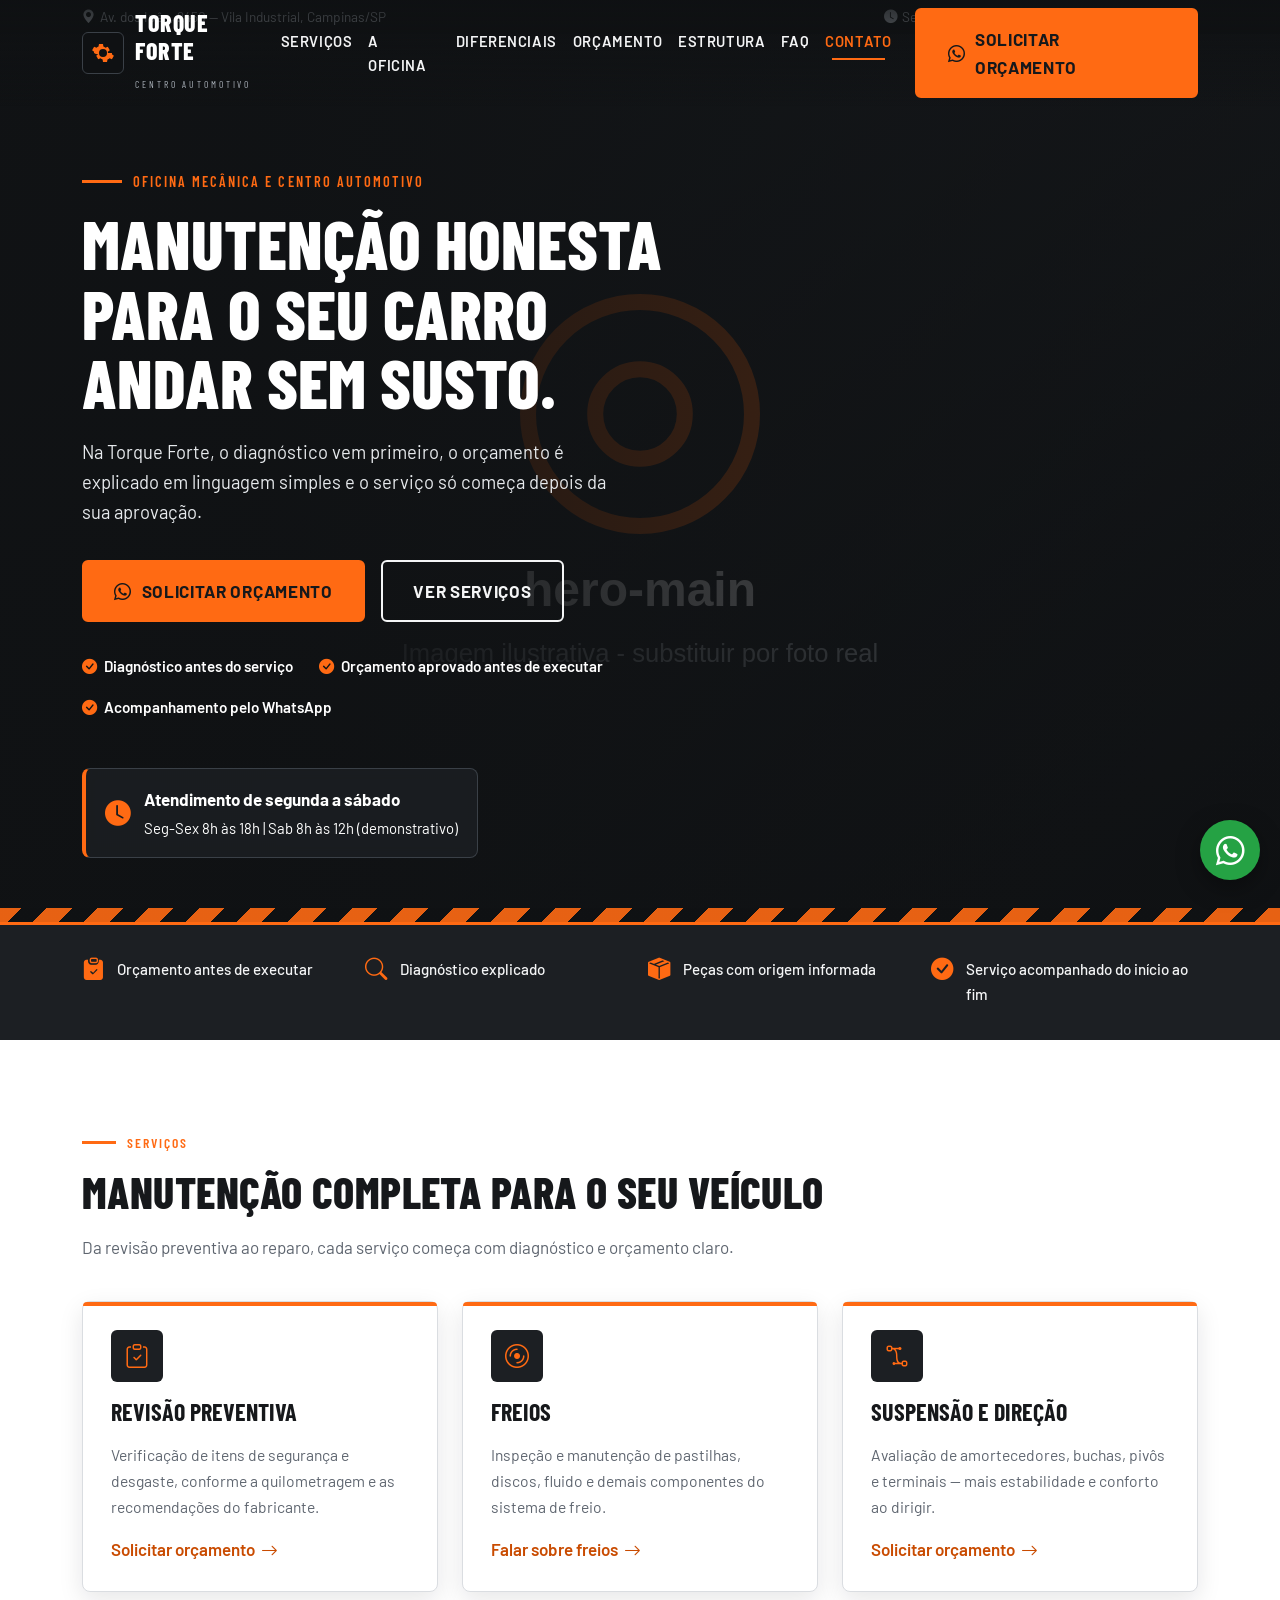
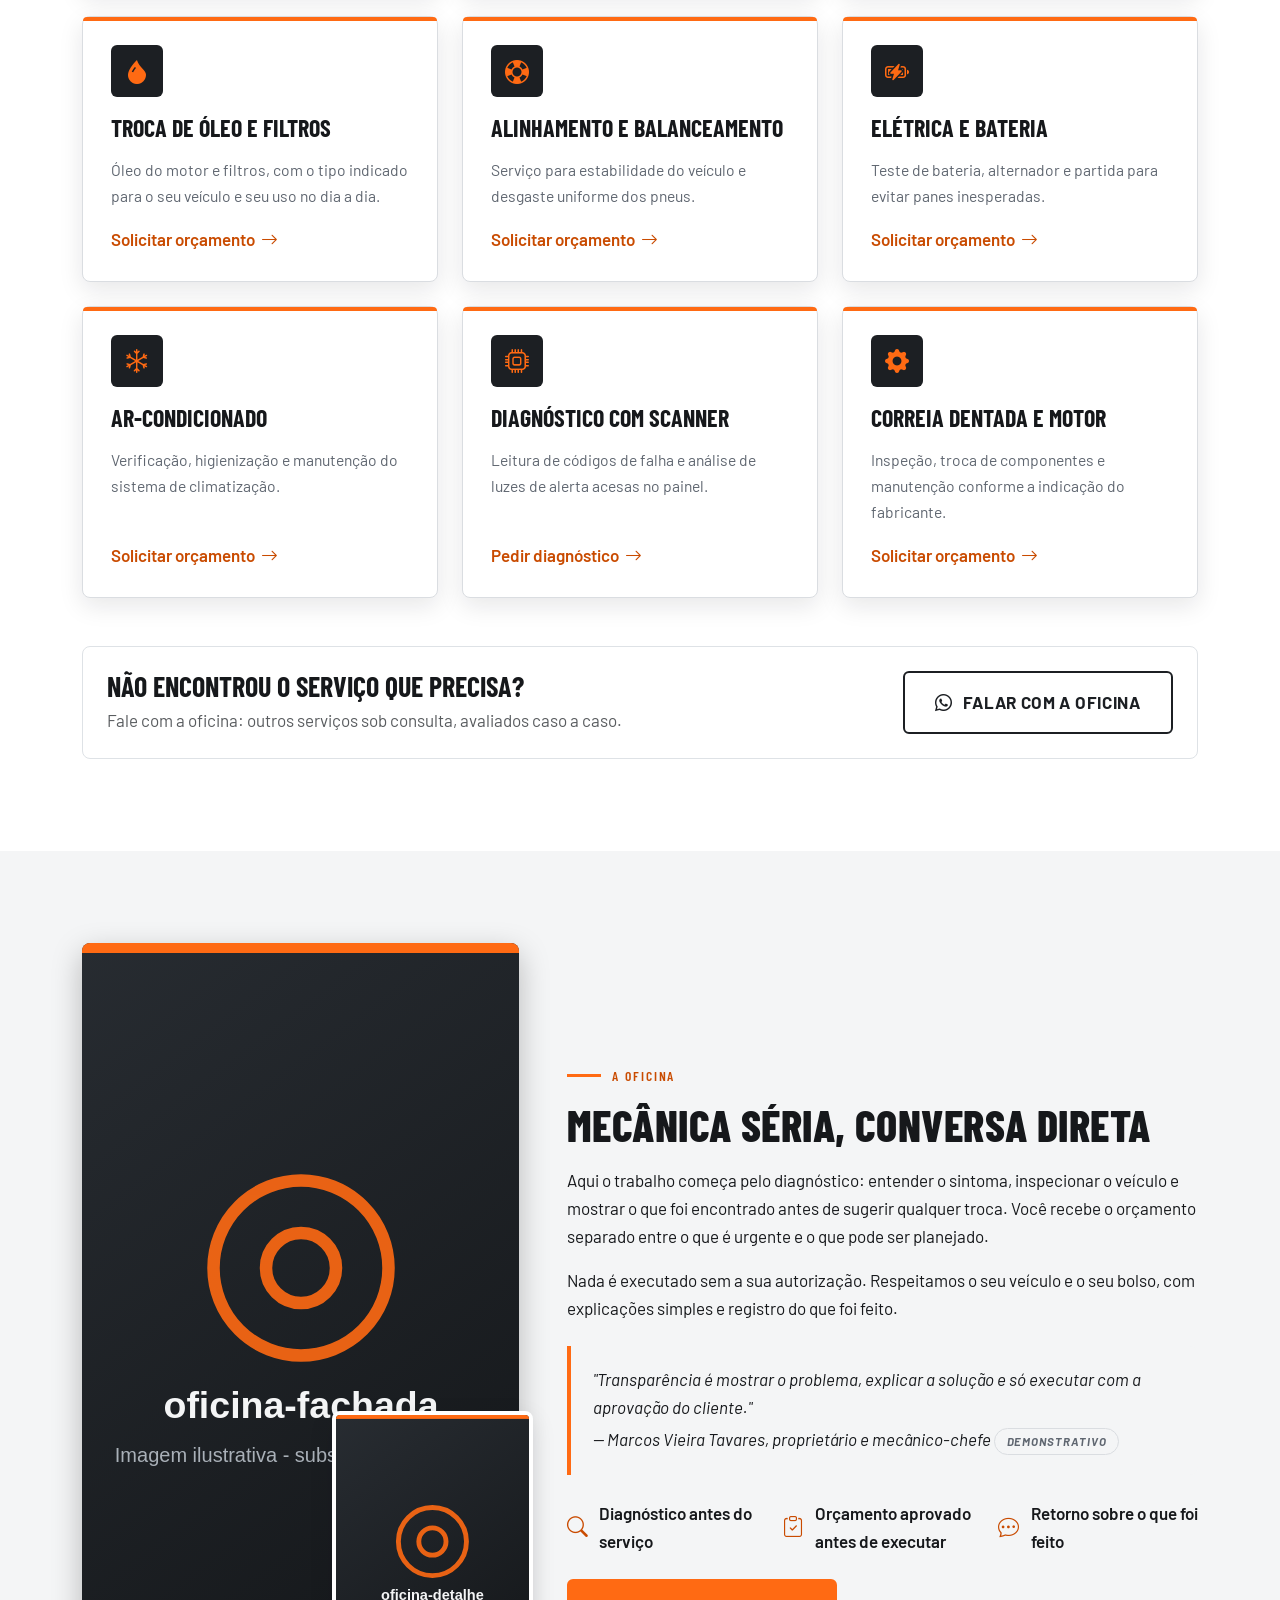
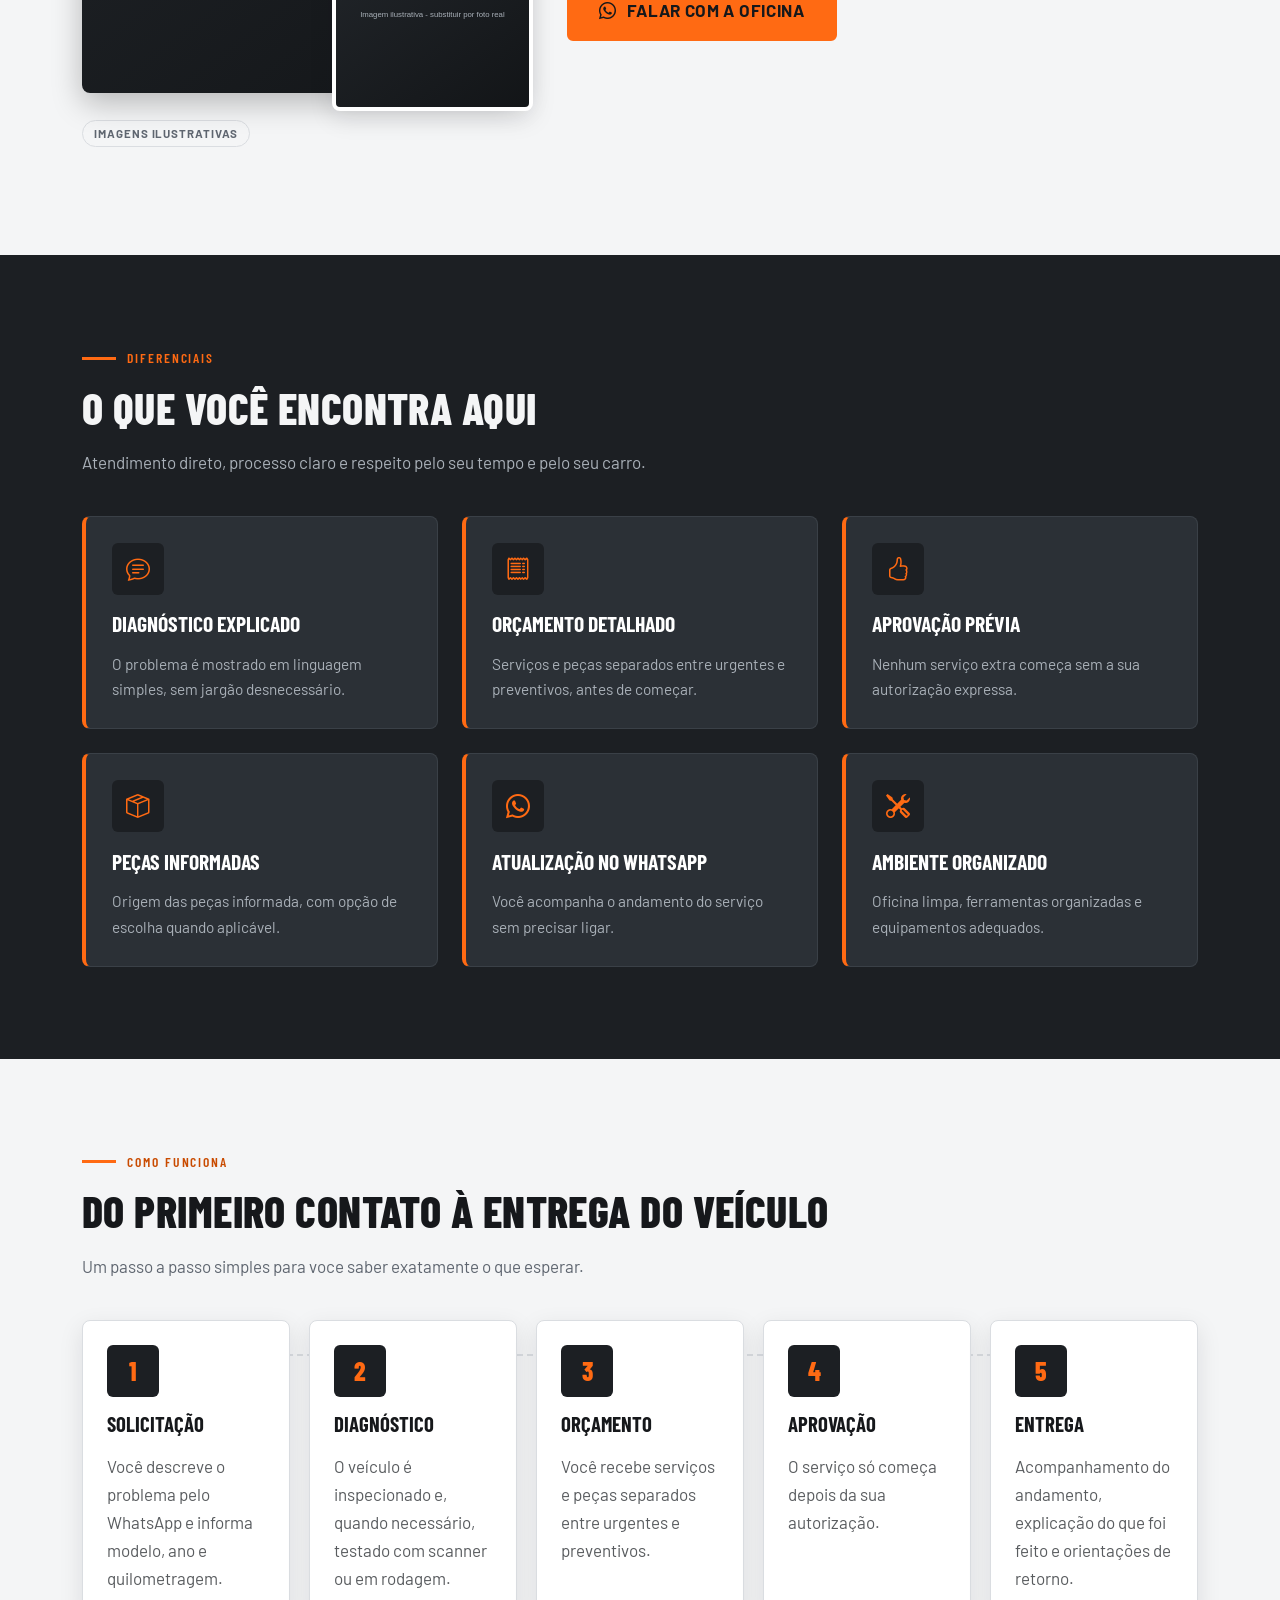
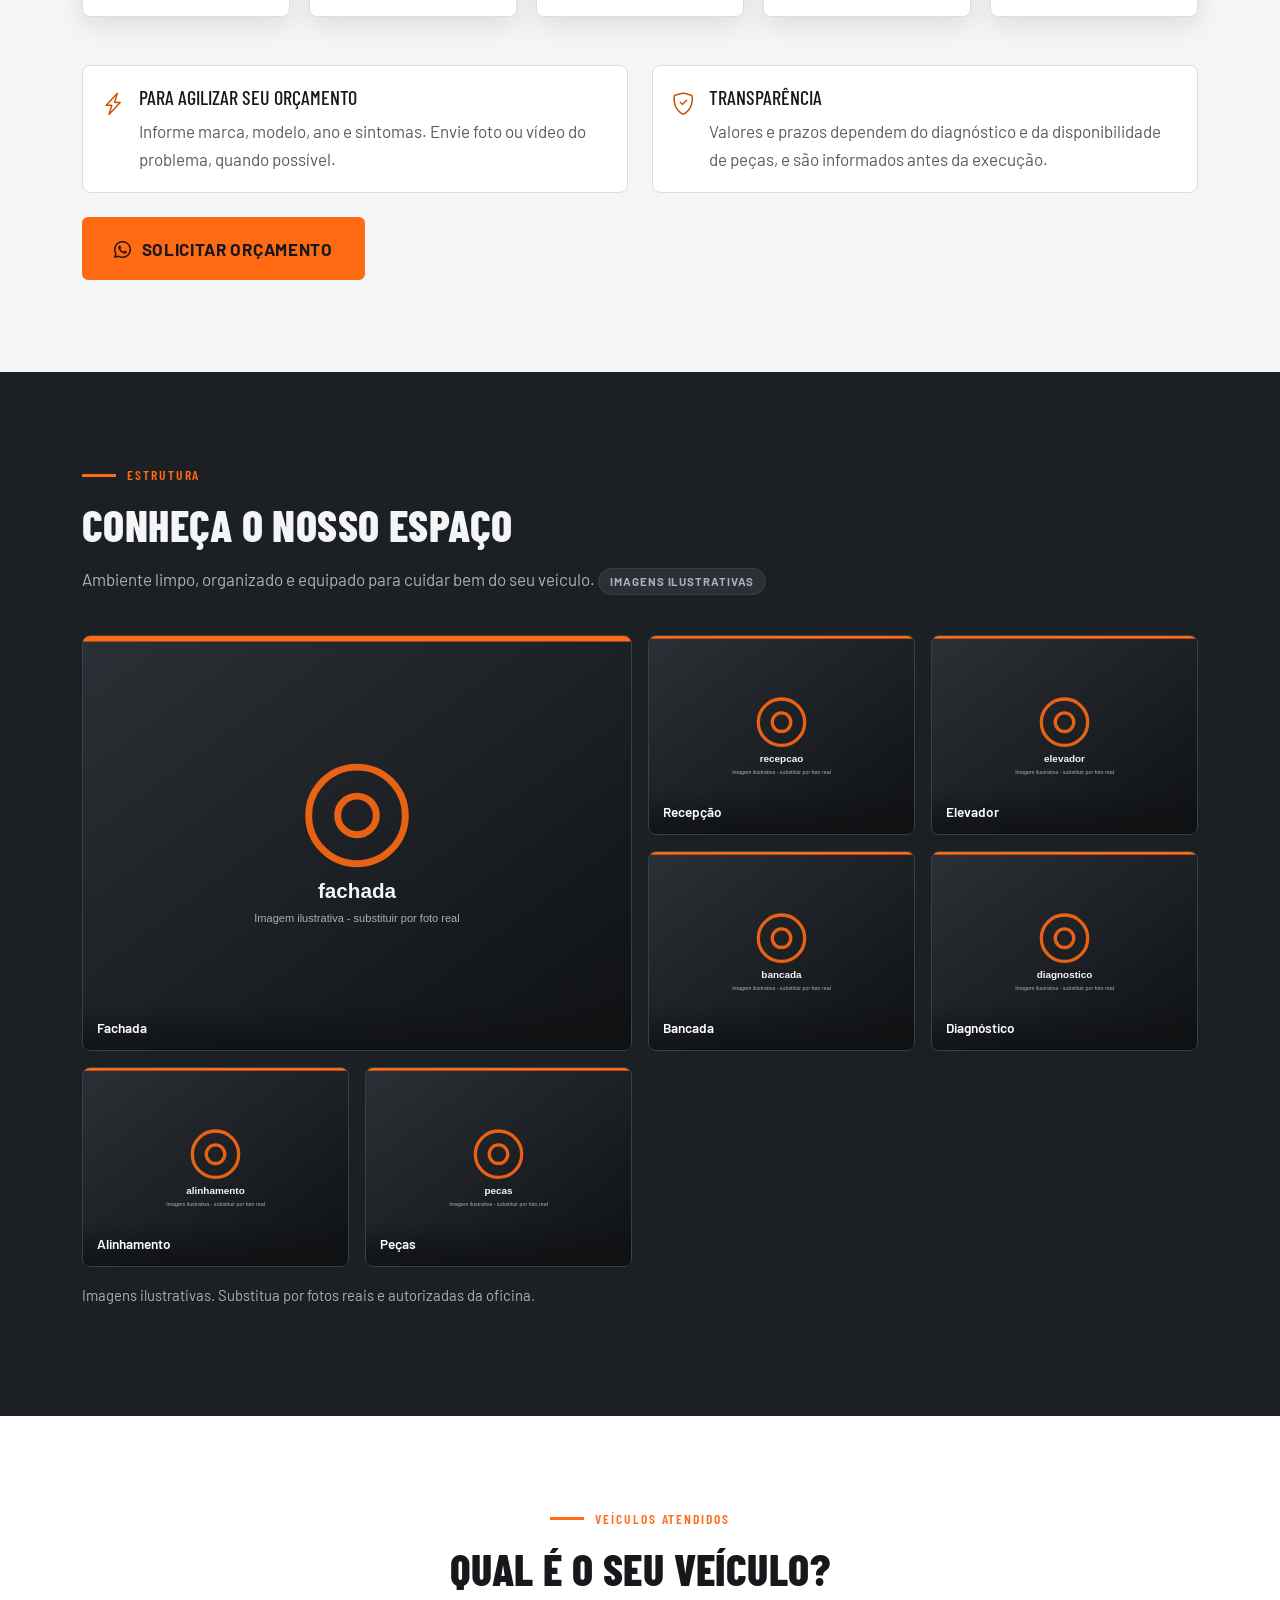
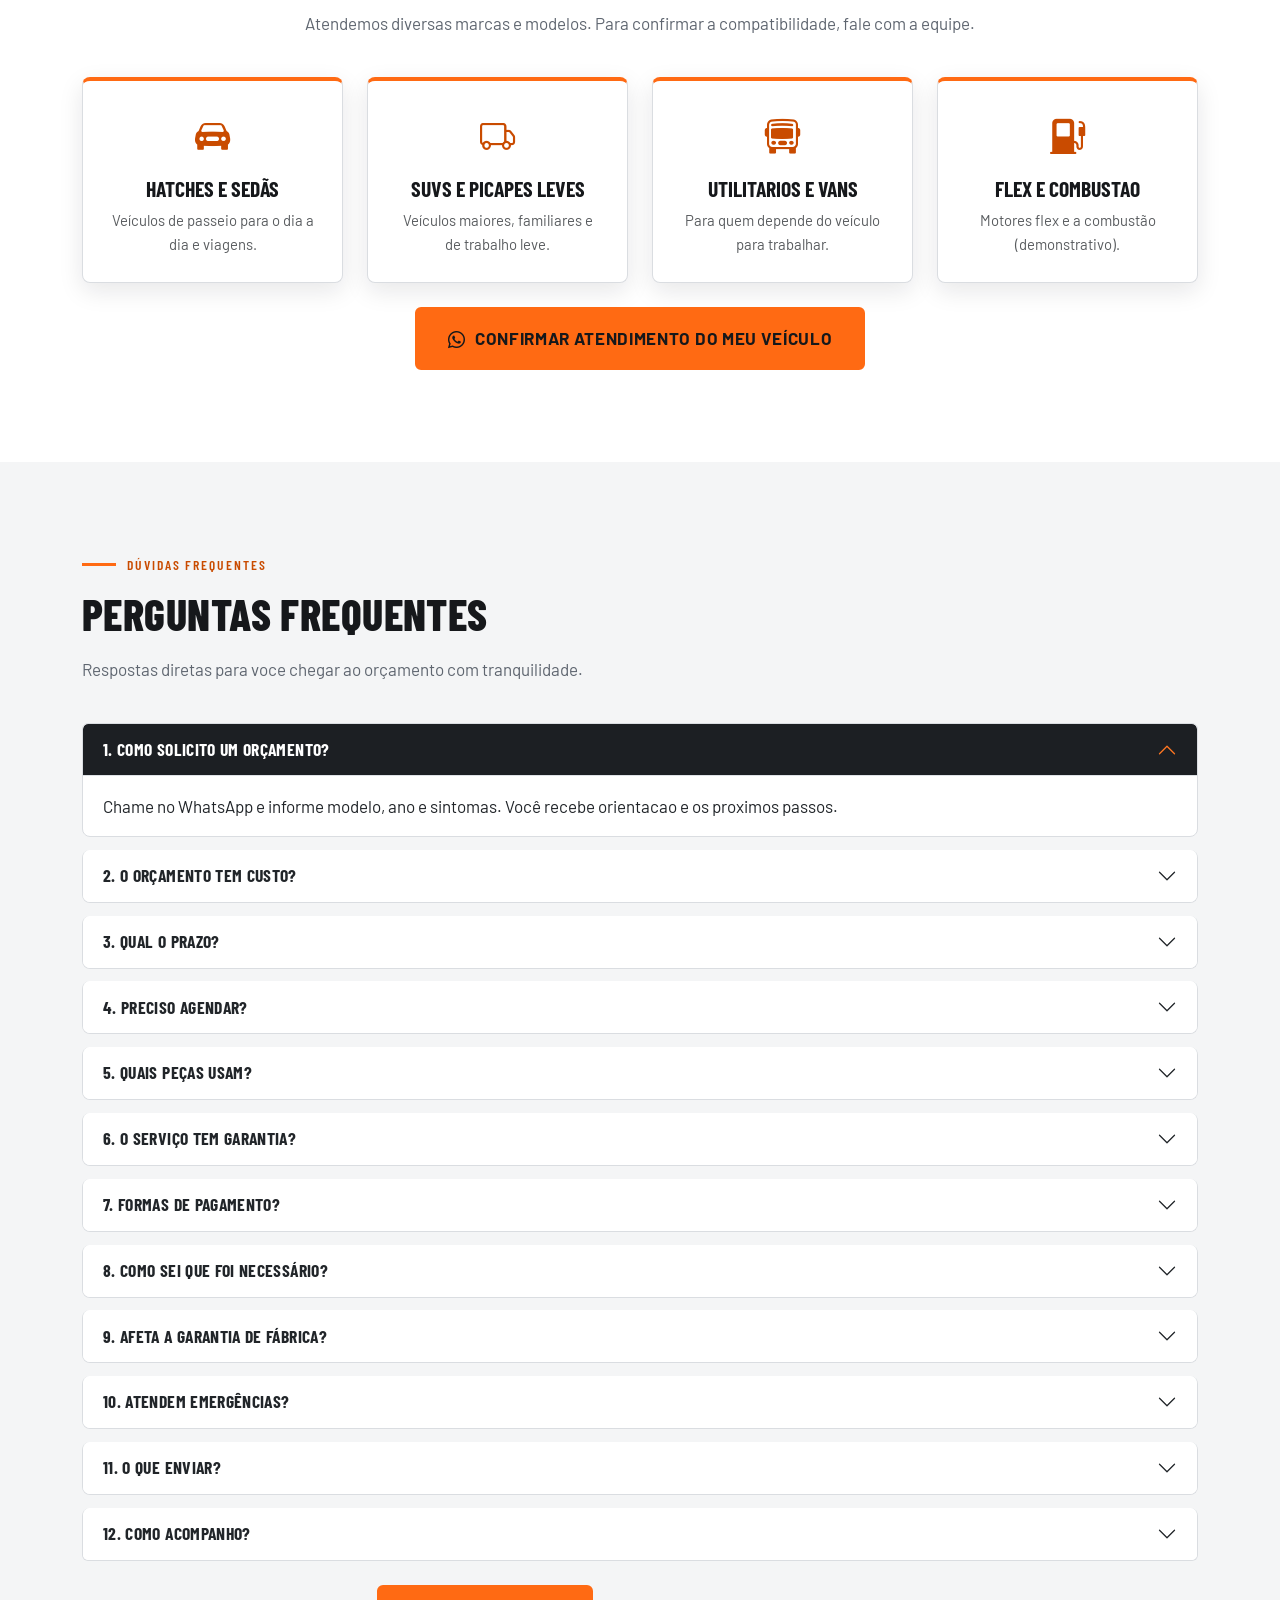
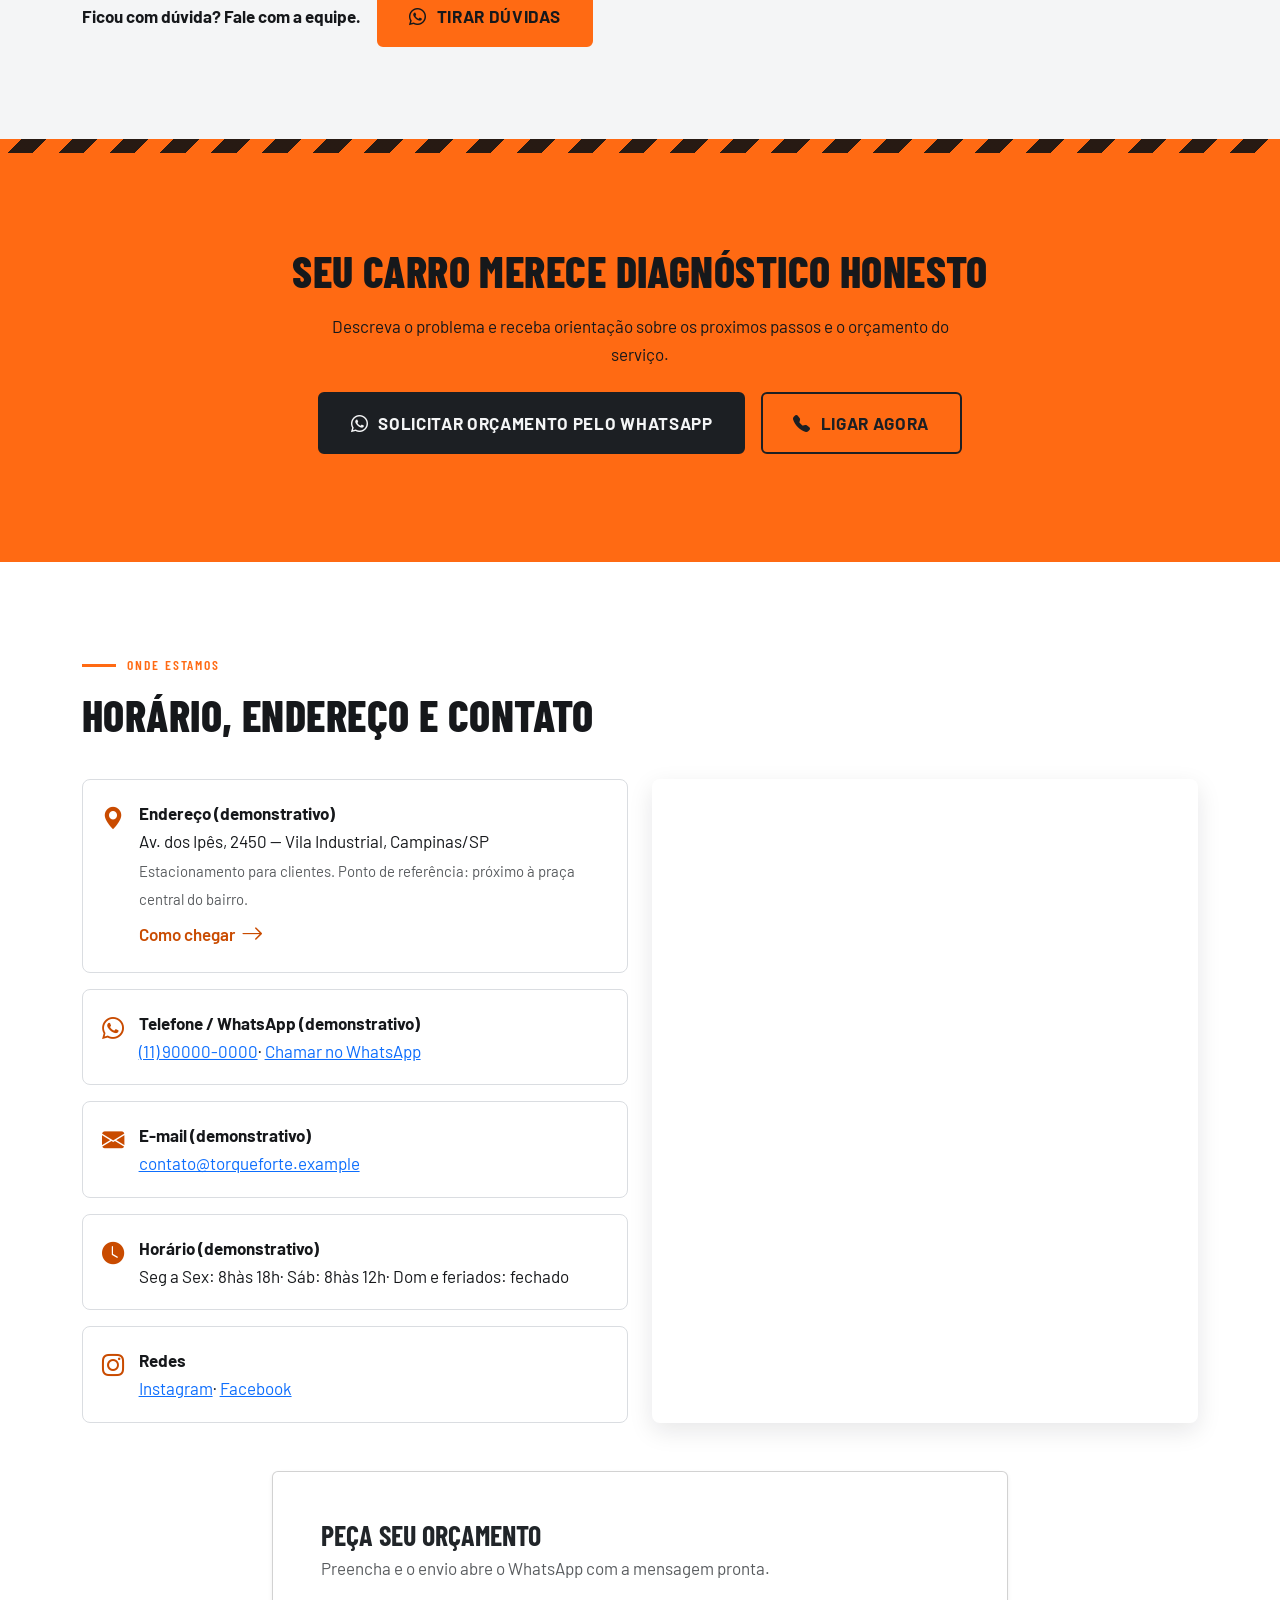
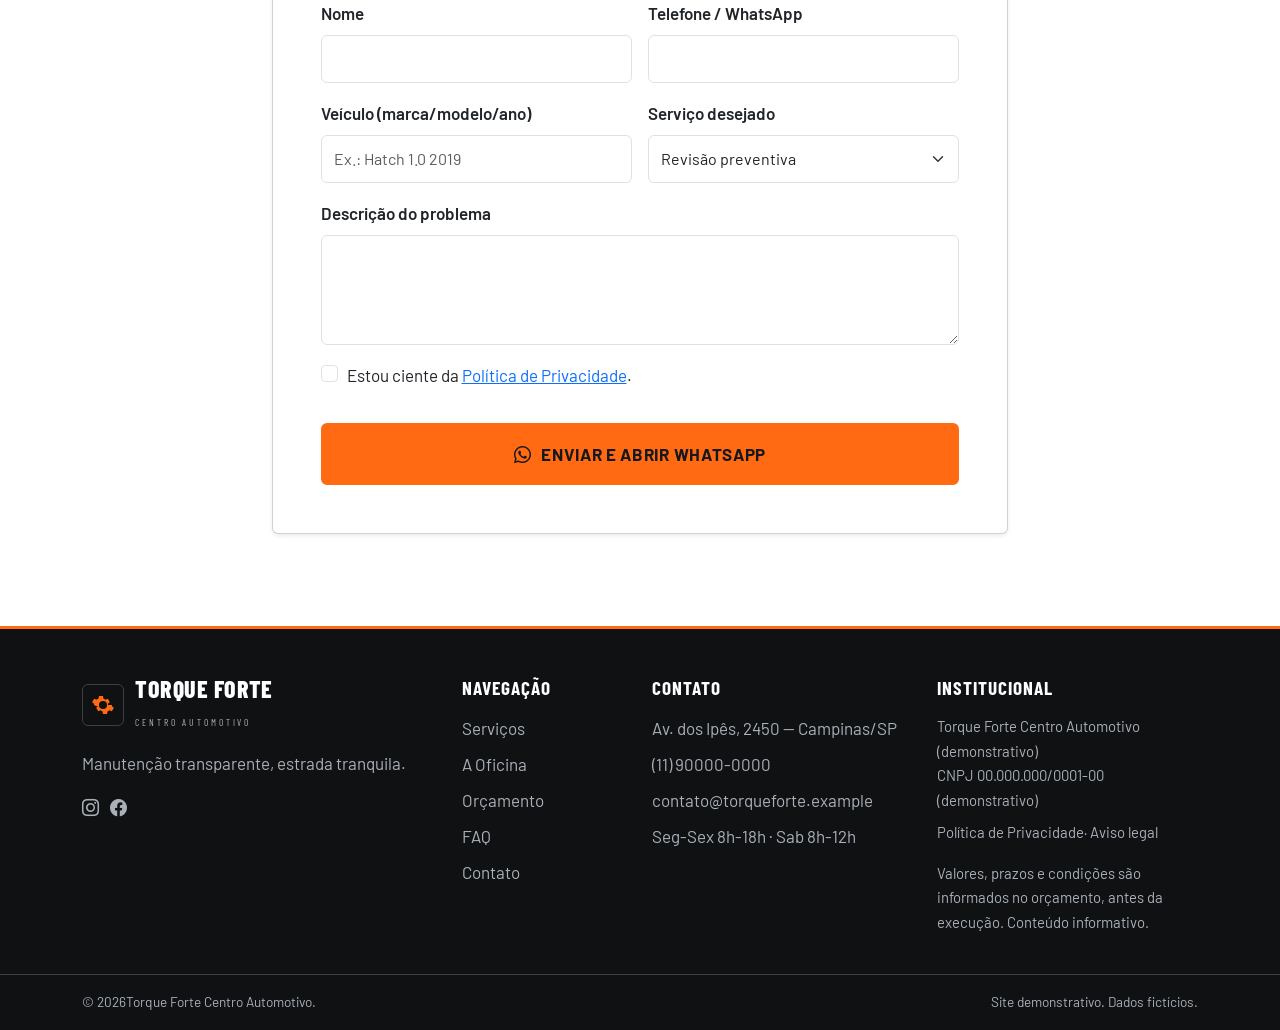
==== index.html @ 93f321ad "first commit" ====
﻿<!DOCTYPE html>
<html lang="pt-BR">
  <head>
    <meta charset="UTF-8">
    <meta name="viewport" content="width=device-width, initial-scale=1">
    <title>Oficina Mecânica em Campinas | Torque Forte</title>
    <meta name="description" content="Torque Forte Centro Automotivo em Campinas: revisão, freios, suspensão e diagnóstico com orçamento claro. Solicite orçamento pelo WhatsApp.">
    <link rel="canonical" href="https://www.seudominio.com.br/">
    <meta name="theme-color" content="#1C1F23">
    <meta property="og:title" content="Torque Forte Centro Automotivo | Campinas">
    <meta property="og:description" content="Manutenção transparente, estrada tranquila. Solicite seu orçamento.">
    <meta property="og:type" content="website">
    <meta property="og:url" content="https://www.seudominio.com.br/">
    <meta property="og:image" content="https://www.seudominio.com.br/images/hero/hero-main.svg">
    <meta property="og:locale" content="pt_BR">
    <meta name="twitter:card" content="summary_large_image">
    <link rel="icon" type="image/svg+xml" href="favicon/favicon.svg">
    <link rel="preconnect" href="https://fonts.googleapis.com">
    <link rel="preconnect" href="https://fonts.gstatic.com" crossorigin>
    <link rel="preconnect" href="https://cdn.jsdelivr.net" crossorigin>
    <link href="https://fonts.googleapis.com/css2?family=Barlow+Condensed:wght@600;700;800&family=Barlow:wght@400;500;600;700&display=swap" rel="stylesheet">
    <link href="https://cdn.jsdelivr.net/npm/bootstrap@5.3.3/dist/css/bootstrap.min.css" rel="stylesheet" integrity="sha384-QWTKZyjpPEjISv5WaRU9OFeRpok6YctnYmDr5pNlyT2bRjXh0JMhjY6hW+ALEwIH" crossorigin="anonymous">
    <link href="https://cdn.jsdelivr.net/npm/bootstrap-icons@1.11.3/font/bootstrap-icons.min.css" rel="stylesheet">
    <link href="css/style.css" rel="stylesheet">
  </head>
  <body>
    <a class="skip-link" href="#conteudo">Pular para o conteúdo</a>
    <div class="topbar d-none d-lg-block">
      <div class="container d-flex justify-content-between">
        <span> <i class="bi bi-geo-alt-fill me-1" aria-hidden="true"></i>Av. dos Ipês, 2450 — Vila Industrial, Campinas/SP</span> <span> <i class="bi bi-clock-fill me-1" aria-hidden="true"></i>Seg-Sex 8h às 18h | Sab 8h às 12h &nbsp; <a href="tel:+5511900000000">(11) 90000-0000</a></span>
      </div>
    </div>
    <!-- ====== 05. Header ====== -->
    <header class="site-header transparent fixed-top" id="siteHeader">
      <nav class="navbar navbar-expand-lg navbar-dark" aria-label="Navegação principal">
        <div class="container">
          <a class="brand-logo" href="#topo" aria-label="Torque Forte - início"> <span class="brand-mark" aria-hidden="true">
          <svg width="24" height="24" viewBox="0 0 24 24" fill="currentColor">
            <path d="M12 8a4 4 0 100 8 4 4 0 000-8zm9 4a7 7 0 01-.1 1.2l2 1.6-2 3.4-2.4-.9a7 7 0 01-2 1.2L16 21h-4l-.4-2.5a7 7 0 01-2-1.2l-2.4.9-2-3.4 2-1.6A7 7 0 013 12c0-.4 0-.8.1-1.2l-2-1.6 2-3.4 2.4.9a7 7 0 012-1.2L8 3h4l.4 2.5a7 7 0 012 1.2l2.4-.9 2 3.4-2 1.6c.1.4.1.8.1 1.2z"/>
          </svg>
          </span> <span> <span class="brand-name">TORQUE FORTE</span>
          <br>
          <span class="brand-sub">CENTRO AUTOMOTIVO</span></span> </a> <button class="navbar-toggler" type="button" data-bs-toggle="collapse" data-bs-target="#navMenu" aria-controls="navMenu" aria-expanded="false" aria-label="Abrir menu"> <span class="navbar-toggler-icon"></span> </button>
          <div class="collapse navbar-collapse" id="navMenu">
            <ul class="navbar-nav ms-auto mb-2 mb-lg-0">
              <li class="nav-item">
                <a class="nav-link" href="#servicos">Serviços</a>
              </li>
              <li class="nav-item">
                <a class="nav-link" href="#oficina">A Oficina</a>
              </li>
              <li class="nav-item">
                <a class="nav-link" href="#diferenciais">Diferenciais</a>
              </li>
              <li class="nav-item">
                <a class="nav-link" href="#orcamento">Orçamento</a>
              </li>
              <li class="nav-item">
                <a class="nav-link" href="#estrutura">Estrutura</a>
              </li>
              <li class="nav-item">
                <a class="nav-link" href="#faq">FAQ</a>
              </li>
              <li class="nav-item">
                <a class="nav-link" href="#contato">Contato</a>
              </li>
            </ul>
            <a class="btn-cta ms-lg-3 mt-3 mt-lg-0" href="https://wa.me/5511900000000" data-whatsapp-message="Olá! Gostaria de solicitar um orçamento para o meu veículo."> <i class="bi bi-whatsapp" aria-hidden="true"></i>Solicitar orçamento</a>
          </div>
        </div>
      </nav>
    </header>
    <!-- ====== Conteudo principal ====== -->
    <main id="conteudo">
      <!-- ====== 06. Hero ====== -->
      <section class="hero" id="topo" aria-labelledby="heroTitle">
        <img class="hero-bg" src="images/hero/hero-main.svg" alt="Veículo no elevador em oficina organizada" width="1600" height="900" fetchpriority="high">
        <div class="hero-overlay" aria-hidden="true">
        </div>
        <div class="container hero-content">
          <div class="row">
            <div class="col-lg-7">
              <p class="hero-eyebrow">
                Oficina mecânica e centro automotivo
              </p>
              <h1 class="hero-title" id="heroTitle">
                Manutenção honesta para o seu carro andar sem susto.
              </h1>
              <p class="hero-sub">
                Na Torque Forte, o diagnóstico vem primeiro, o orçamento é explicado em linguagem simples e o serviço só começa depois da sua aprovação.
              </p>
              <div class="d-flex flex-column flex-sm-row gap-3">
                <a class="btn-cta" href="https://wa.me/5511900000000" data-whatsapp-message="Olá! Gostaria de solicitar um orçamento para o meu veículo."> <i class="bi bi-whatsapp" aria-hidden="true"></i>Solicitar orçamento</a> <a class="btn-outline-light-brand" href="#servicos">Ver serviços</a>
              </div>
              <ul class="hero-trust list-unstyled">
                <li>
                  <i class="bi bi-check-circle-fill" aria-hidden="true"></i>Diagnóstico antes do serviço
                </li>
                <li>
                  <i class="bi bi-check-circle-fill" aria-hidden="true"></i>Orçamento aprovado antes de executar
                </li>
                <li>
                  <i class="bi bi-check-circle-fill" aria-hidden="true"></i>Acompanhamento pelo WhatsApp
                </li>
              </ul>
              <p class="hero-card mb-0">
                <i class="bi bi-clock-fill" aria-hidden="true"></i> <span> <strong>Atendimento de segunda a sábado</strong>
                <br>
                <small>Seg-Sex 8h às 18h | Sab 8h às 12h (demonstrativo)</small></span>
              </p>
            </div>
          </div>
        </div>
        <div class="safety-stripes" aria-hidden="true">
        </div>
      </section>
      <!-- ====== 4.1 Faixa de confianca ====== -->
      <div class="trust-bar">
        <div class="container">
          <div class="row g-3">
            <div class="col-6 col-lg-3 trust-item reveal">
              <i class="bi bi-clipboard-check-fill" aria-hidden="true"></i> <span>Orçamento antes de executar</span>
            </div>
            <div class="col-6 col-lg-3 trust-item reveal">
              <i class="bi bi-search" aria-hidden="true"></i> <span>Diagnóstico explicado</span>
            </div>
            <div class="col-6 col-lg-3 trust-item reveal">
              <i class="bi bi-box-seam-fill" aria-hidden="true"></i> <span>Peças com origem informada</span>
            </div>
            <div class="col-6 col-lg-3 trust-item reveal">
              <i class="bi bi-check-circle-fill" aria-hidden="true"></i> <span>Serviço acompanhado do início ao fim</span>
            </div>
          </div>
        </div>
      </div>
      <!-- ====== 4.2 Servicos ====== -->
      <section class="section section-light" id="servicos" aria-labelledby="tServ">
        <div class="container">
          <p class="section-eyebrow">
            Serviços
          </p>
          <h2 class="section-title" id="tServ">
            Manutenção completa para o seu veículo
          </h2>
          <p class="section-sub">
            Da revisão preventiva ao reparo, cada serviço começa com diagnóstico e orçamento claro.
          </p>
          <div class="row g-4">
            <div class="col-md-6 col-lg-4">
              <article class="card-service reveal">
                <div class="card-ico">
                  <i class="bi bi-clipboard-check" aria-hidden="true"></i>
                </div>
                <h3>
                  Revisão preventiva
                </h3>
                <p>
                  Verificação de itens de segurança e desgaste, conforme a quilometragem e as recomendações do fabricante.
                </p>
                <a class="link-arrow" href="https://wa.me/5511900000000" data-whatsapp-message="Olá! Gostaria de um orçamento para revisão do meu veículo.">Solicitar orçamento <i class="bi bi-arrow-right" aria-hidden="true"></i> </a>
              </article>
            </div>
            <div class="col-md-6 col-lg-4">
              <article class="card-service reveal">
                <div class="card-ico">
                  <i class="bi bi-disc" aria-hidden="true"></i>
                </div>
                <h3>
                  Freios
                </h3>
                <p>
                  Inspeção e manutenção de pastilhas, discos, fluido e demais componentes do sistema de freio.
                </p>
                <a class="link-arrow" href="https://wa.me/5511900000000" data-whatsapp-message="Olá! Preciso de avaliação e orçamento para o sistema de freios.">Falar sobre freios <i class="bi bi-arrow-right" aria-hidden="true"></i> </a>
              </article>
            </div>
            <div class="col-md-6 col-lg-4">
              <article class="card-service reveal">
                <div class="card-ico">
                  <i class="bi bi-bezier2" aria-hidden="true"></i>
                </div>
                <h3>
                  Suspensão e direção
                </h3>
                <p>
                  Avaliação de amortecedores, buchas, pivôs e terminais — mais estabilidade e conforto ao dirigir.
                </p>
                <a class="link-arrow" href="https://wa.me/5511900000000" data-whatsapp-message="Olá! Gostaria de um orçamento para suspensão e direção.">Solicitar orçamento <i class="bi bi-arrow-right" aria-hidden="true"></i> </a>
              </article>
            </div>
            <div class="col-md-6 col-lg-4">
              <article class="card-service reveal">
                <div class="card-ico">
                  <i class="bi bi-droplet-fill" aria-hidden="true"></i>
                </div>
                <h3>
                  Troca de óleo e filtros
                </h3>
                <p>
                  Óleo do motor e filtros, com o tipo indicado para o seu veículo e seu uso no dia a dia.
                </p>
                <a class="link-arrow" href="https://wa.me/5511900000000" data-whatsapp-message="Olá! Gostaria de um orçamento para troca de óleo e filtros.">Solicitar orçamento <i class="bi bi-arrow-right" aria-hidden="true"></i> </a>
              </article>
            </div>
            <div class="col-md-6 col-lg-4">
              <article class="card-service reveal">
                <div class="card-ico">
                  <i class="bi bi-life-preserver" aria-hidden="true"></i>
                </div>
                <h3>
                  Alinhamento e balanceamento
                </h3>
                <p>
                  Serviço para estabilidade do veículo e desgaste uniforme dos pneus.
                </p>
                <a class="link-arrow" href="https://wa.me/5511900000000" data-whatsapp-message="Olá! Gostaria de um orçamento para alinhamento e balanceamento.">Solicitar orçamento <i class="bi bi-arrow-right" aria-hidden="true"></i> </a>
              </article>
            </div>
            <div class="col-md-6 col-lg-4">
              <article class="card-service reveal">
                <div class="card-ico">
                  <i class="bi bi-battery-charging" aria-hidden="true"></i>
                </div>
                <h3>
                  Elétrica e bateria
                </h3>
                <p>
                  Teste de bateria, alternador e partida para evitar panes inesperadas.
                </p>
                <a class="link-arrow" href="https://wa.me/5511900000000" data-whatsapp-message="Olá! Gostaria de avaliar o sistema elétrico e a bateria do meu veículo.">Solicitar orçamento <i class="bi bi-arrow-right" aria-hidden="true"></i> </a>
              </article>
            </div>
            <div class="col-md-6 col-lg-4">
              <article class="card-service reveal">
                <div class="card-ico">
                  <i class="bi bi-snow" aria-hidden="true"></i>
                </div>
                <h3>
                  Ar-condicionado
                </h3>
                <p>
                  Verificação, higienização e manutenção do sistema de climatização.
                </p>
                <a class="link-arrow" href="https://wa.me/5511900000000" data-whatsapp-message="Olá! Gostaria de um orçamento para manutenção do ar-condicionado.">Solicitar orçamento <i class="bi bi-arrow-right" aria-hidden="true"></i> </a>
              </article>
            </div>
            <div class="col-md-6 col-lg-4">
              <article class="card-service reveal">
                <div class="card-ico">
                  <i class="bi bi-cpu" aria-hidden="true"></i>
                </div>
                <h3>
                  Diagnóstico com scanner
                </h3>
                <p>
                  Leitura de códigos de falha e análise de luzes de alerta acesas no painel.
                </p>
                <a class="link-arrow" href="https://wa.me/5511900000000" data-whatsapp-message="Olá! Uma luz acendeu no painel e gostaria de um diagnóstico.">Pedir diagnóstico <i class="bi bi-arrow-right" aria-hidden="true"></i> </a>
              </article>
            </div>
            <div class="col-md-6 col-lg-4">
              <article class="card-service reveal">
                <div class="card-ico">
                  <i class="bi bi-gear-fill" aria-hidden="true"></i>
                </div>
                <h3>
                  Correia dentada e motor
                </h3>
                <p>
                  Inspeção, troca de componentes e manutenção conforme a indicação do fabricante.
                </p>
                <a class="link-arrow" href="https://wa.me/5511900000000" data-whatsapp-message="Olá! Gostaria de um orçamento para correia dentada e motor.">Solicitar orçamento <i class="bi bi-arrow-right" aria-hidden="true"></i> </a>
              </article>
            </div>
          </div>
          <div class="mt-5 p-4 rounded-3 bg-white border d-flex flex-column flex-lg-row align-items-lg-center gap-3 reveal">
            <div class="flex-grow-1">
              <h3 class="mb-1">
                Não encontrou o serviço que precisa?
              </h3>
              <p class="mb-0 text-muted">
                Fale com a oficina: outros serviços sob consulta, avaliados caso a caso.
              </p>
            </div>
            <a class="btn-outline-dark-brand" href="https://wa.me/5511900000000" data-whatsapp-message="Olá! Gostaria de falar com a Torque Forte sobre um serviço."> <i class="bi bi-whatsapp" aria-hidden="true"></i>Falar com a oficina</a>
          </div>
          <!-- Comentario: listar apenas serviços efetivamente oferecidos ao adaptar para oficina real. -->
        </div>
      </section>
      <!-- ====== 4.3 A Oficina ====== -->
      <section class="section section-surface" id="oficina" aria-labelledby="tOf">
        <div class="container">
          <div class="row g-5 align-items-center">
            <div class="col-lg-5">
              <div class="about-frame reveal">
                <!-- Esperado: fachada ou interior organizado da oficina -->
                <img class="main-img" src="images/about/oficina-fachada.svg" alt="Fachada e interior organizado da oficina Torque Forte" width="600" height="750" loading="lazy" decoding="async">
                <!-- Esperado: detalhe de ferramentas organizadas -->
                <img class="detail-img" src="images/about/oficina-detalhe.svg" alt="" width="300" height="300" loading="lazy" decoding="async">
              </div>
              <p class="mt-4">
                <span class="badge-demo">Imagens ilustrativas</span>
              </p>
            </div>
            <div class="col-lg-7">
              <p class="section-eyebrow">
                A oficina
              </p>
              <h2 class="section-title" id="tOf">
                Mecânica séria, conversa direta
              </h2>
              <p>
                Aqui o trabalho começa pelo diagnóstico: entender o sintoma, inspecionar o veículo e mostrar o que foi encontrado antes de sugerir qualquer troca. Você recebe o orçamento separado entre o que é urgente e o que pode ser planejado.
              </p>
              <p>
                Nada é executado sem a sua autorização. Respeitamos o seu veículo e o seu bolso, com explicações simples e registro do que foi feito.
              </p>
              <blockquote class="quote-box my-4">
                <p class="mb-1">
                  "Transparência é mostrar o problema, explicar a solução e só executar com a aprovação do cliente."
                </p>
                <footer>
                  — Marcos Vieira Tavares, proprietário e mecânico-chefe <span class="badge-demo">demonstrativo</span>
                </footer>
              </blockquote>
              <div class="row g-3 mb-4">
                <div class="col-sm-4 pillar reveal">
                  <i class="bi bi-search" aria-hidden="true"></i> <span>Diagnóstico antes do serviço</span>
                </div>
                <div class="col-sm-4 pillar reveal">
                  <i class="bi bi-clipboard-check" aria-hidden="true"></i> <span>Orçamento aprovado antes de executar</span>
                </div>
                <div class="col-sm-4 pillar reveal">
                  <i class="bi bi-chat-dots" aria-hidden="true"></i> <span>Retorno sobre o que foi feito</span>
                </div>
              </div>
              <a class="btn-cta" href="https://wa.me/5511900000000" data-whatsapp-message="Olá! Gostaria de falar com a Torque Forte."> <i class="bi bi-whatsapp" aria-hidden="true"></i>Falar com a oficina</a>
            </div>
          </div>
        </div>
      </section>
      <!-- ====== 4.4 Diferenciais ====== -->
      <section class="section section-dark" id="diferenciais" aria-labelledby="tDif">
        <div class="container">
          <p class="section-eyebrow">
            Diferenciais
          </p>
          <h2 class="section-title" id="tDif">
            O que você encontra aqui
          </h2>
          <p class="section-sub">
            Atendimento direto, processo claro e respeito pelo seu tempo e pelo seu carro.
          </p>
          <div class="row g-4">
            <div class="col-md-6 col-lg-4">
              <div class="diff-card reveal">
                <div class="card-ico">
                  <i class="bi bi-chat-text" aria-hidden="true"></i>
                </div>
                <h3>
                  Diagnóstico explicado
                </h3>
                <p>
                  O problema é mostrado em linguagem simples, sem jargão desnecessário.
                </p>
              </div>
            </div>
            <div class="col-md-6 col-lg-4">
              <div class="diff-card reveal">
                <div class="card-ico">
                  <i class="bi bi-receipt" aria-hidden="true"></i>
                </div>
                <h3>
                  Orçamento detalhado
                </h3>
                <p>
                  Serviços e peças separados entre urgentes e preventivos, antes de começar.
                </p>
              </div>
            </div>
            <div class="col-md-6 col-lg-4">
              <div class="diff-card reveal">
                <div class="card-ico">
                  <i class="bi bi-hand-thumbs-up" aria-hidden="true"></i>
                </div>
                <h3>
                  Aprovação prévia
                </h3>
                <p>
                  Nenhum serviço extra começa sem a sua autorização expressa.
                </p>
              </div>
            </div>
            <div class="col-md-6 col-lg-4">
              <div class="diff-card reveal">
                <div class="card-ico">
                  <i class="bi bi-box-seam" aria-hidden="true"></i>
                </div>
                <h3>
                  Peças informadas
                </h3>
                <p>
                  Origem das peças informada, com opção de escolha quando aplicável.
                </p>
              </div>
            </div>
            <div class="col-md-6 col-lg-4">
              <div class="diff-card reveal">
                <div class="card-ico">
                  <i class="bi bi-whatsapp" aria-hidden="true"></i>
                </div>
                <h3>
                  Atualização no WhatsApp
                </h3>
                <p>
                  Você acompanha o andamento do serviço sem precisar ligar.
                </p>
              </div>
            </div>
            <div class="col-md-6 col-lg-4">
              <div class="diff-card reveal">
                <div class="card-ico">
                  <i class="bi bi-tools" aria-hidden="true"></i>
                </div>
                <h3>
                  Ambiente organizado
                </h3>
                <p>
                  Oficina limpa, ferramentas organizadas e equipamentos adequados.
                </p>
              </div>
            </div>
          </div>
        </div>
      </section>
      <!-- ====== 4.5 Como funciona o orcamento ====== -->
      <section class="section section-surface" id="orcamento" aria-labelledby="tOrc">
        <div class="container">
          <p class="section-eyebrow">
            Como funciona
          </p>
          <h2 class="section-title" id="tOrc">
            Do primeiro contato à entrega do veículo
          </h2>
          <p class="section-sub">
            Um passo a passo simples para voce saber exatamente o que esperar.
          </p>
          <div class="timeline">
            <div class="step-card reveal">
              <div class="step-num">
                1
              </div>
              <h3>
                Solicitação
              </h3>
              <p class="mb-0 text-muted">
                Você descreve o problema pelo WhatsApp e informa modelo, ano e quilometragem.
              </p>
            </div>
            <div class="step-card reveal">
              <div class="step-num">
                2
              </div>
              <h3>
                Diagnóstico
              </h3>
              <p class="mb-0 text-muted">
                O veículo é inspecionado e, quando necessário, testado com scanner ou em rodagem.
              </p>
            </div>
            <div class="step-card reveal">
              <div class="step-num">
                3
              </div>
              <h3>
                Orçamento
              </h3>
              <p class="mb-0 text-muted">
                Você recebe serviços e peças separados entre urgentes e preventivos.
              </p>
            </div>
            <div class="step-card reveal">
              <div class="step-num">
                4
              </div>
              <h3>
                Aprovação
              </h3>
              <p class="mb-0 text-muted">
                O serviço só começa depois da sua autorização.
              </p>
            </div>
            <div class="step-card reveal">
              <div class="step-num">
                5
              </div>
              <h3>
                Entrega
              </h3>
              <p class="mb-0 text-muted">
                Acompanhamento do andamento, explicação do que foi feito e orientações de retorno.
              </p>
            </div>
          </div>
          <div class="row g-4 mt-4">
            <div class="col-lg-6">
              <div class="info-card reveal">
                <i class="bi bi-lightning-charge" aria-hidden="true"></i>
                <div>
                  <h3 class="h5 text-uppercase">
                    Para agilizar seu orçamento
                  </h3>
                  <p class="mb-0 text-muted">
                    Informe marca, modelo, ano e sintomas. Envie foto ou vídeo do problema, quando possível.
                  </p>
                </div>
              </div>
            </div>
            <div class="col-lg-6">
              <div class="info-card reveal">
                <i class="bi bi-shield-check" aria-hidden="true"></i>
                <div>
                  <h3 class="h5 text-uppercase">
                    Transparência
                  </h3>
                  <p class="mb-0 text-muted">
                    Valores e prazos dependem do diagnóstico e da disponibilidade de peças, e são informados antes da execução.
                  </p>
                </div>
              </div>
            </div>
          </div>
          <div class="mt-4">
            <a class="btn-cta" href="https://wa.me/5511900000000" data-whatsapp-message="Olá! Gostaria de iniciar um orçamento. Posso enviar os dados do veículo?"> <i class="bi bi-whatsapp" aria-hidden="true"></i>Solicitar orçamento</a>
          </div>
        </div>
      </section>
      <!-- ====== 4.6 Estrutura (galeria) ====== -->
      <section class="section section-dark" id="estrutura" aria-labelledby="tEst">
        <div class="container">
          <p class="section-eyebrow">
            Estrutura
          </p>
          <h2 class="section-title" id="tEst">
            Conheça o nosso espaço
          </h2>
          <p class="section-sub">
            Ambiente limpo, organizado e equipado para cuidar bem do seu veículo. <span class="badge-demo">Imagens ilustrativas</span>
          </p>
          <div class="gallery-grid">
            <figure class="g-item g-wide reveal" data-bs-toggle="modal" data-bs-target="#galModal" data-full="images/gallery/fachada.svg" data-cap="Fachada da oficina" tabindex="0" role="button" aria-label="Ampliar imagem da fachada">
              <img src="images/gallery/fachada.svg" alt="Fachada limpa e organizada da oficina" width="800" height="500" loading="lazy" decoding="async">
              <figcaption>
                Fachada
              </figcaption>
            </figure>
            <figure class="g-item reveal" data-bs-toggle="modal" data-bs-target="#galModal" data-full="images/gallery/recepcao.svg" data-cap="Recepção e atendimento" tabindex="0" role="button" aria-label="Ampliar imagem da recepção">
              <img src="images/gallery/recepcao.svg" alt="Balcão de atendimento e área de espera" width="600" height="450" loading="lazy" decoding="async">
              <figcaption>
                Recepção
              </figcaption>
            </figure>
            <figure class="g-item reveal" data-bs-toggle="modal" data-bs-target="#galModal" data-full="images/gallery/elevador.svg" data-cap="Area de serviço com elevador" tabindex="0" role="button" aria-label="Ampliar imagem do elevador">
              <img src="images/gallery/elevador.svg" alt="Veículo no elevador na área de serviço" width="600" height="450" loading="lazy" decoding="async">
              <figcaption>
                Elevador
              </figcaption>
            </figure>
            <figure class="g-item reveal" data-bs-toggle="modal" data-bs-target="#galModal" data-full="images/gallery/bancada.svg" data-cap="Bancada de ferramentas" tabindex="0" role="button" aria-label="Ampliar imagem da bancada">
              <img src="images/gallery/bancada.svg" alt="Bancada com ferramentas organizadas" width="600" height="450" loading="lazy" decoding="async">
              <figcaption>
                Bancada
              </figcaption>
            </figure>
            <figure class="g-item reveal" data-bs-toggle="modal" data-bs-target="#galModal" data-full="images/gallery/diagnostico.svg" data-cap="Equipamento de diagnóstico" tabindex="0" role="button" aria-label="Ampliar imagem do diagnóstico">
              <img src="images/gallery/diagnostico.svg" alt="Equipamento de diagnóstico eletrônico" width="600" height="450" loading="lazy" decoding="async">
              <figcaption>
                Diagnóstico
              </figcaption>
            </figure>
            <figure class="g-item reveal" data-bs-toggle="modal" data-bs-target="#galModal" data-full="images/gallery/alinhamento.svg" data-cap="Área de alinhamento" tabindex="0" role="button" aria-label="Ampliar imagem do alinhamento">
              <img src="images/gallery/alinhamento.svg" alt="Área de alinhamento e balanceamento" width="600" height="450" loading="lazy" decoding="async">
              <figcaption>
                Alinhamento
              </figcaption>
            </figure>
            <figure class="g-item reveal" data-bs-toggle="modal" data-bs-target="#galModal" data-full="images/gallery/pecas-org.svg" data-cap="Peças organizadas" tabindex="0" role="button" aria-label="Ampliar imagem das peças">
              <img src="images/gallery/pecas-org.svg" alt="Peças e filtros organizados em prateleira" width="600" height="450" loading="lazy" decoding="async">
              <figcaption>
                Peças
              </figcaption>
            </figure>
          </div>
          <p class="mt-3 small" style="color:var(--tf-muted-light)">
            Imagens ilustrativas. Substitua por fotos reais e autorizadas da oficina.
          </p>
        </div>
      </section>
      <!-- ====== 4.7 Veiculos atendidos ====== -->
      <section class="section section-light" id="veiculos" aria-labelledby="tVei">
        <div class="container text-center">
          <p class="section-eyebrow justify-content-center">
            Veículos atendidos
          </p>
          <h2 class="section-title" id="tVei">
            Qual é o seu veículo?
          </h2>
          <p class="section-sub mx-auto">
            Atendemos diversas marcas e modelos. Para confirmar a compatibilidade, fale com a equipe.
          </p>
          <div class="row g-4 text-start">
            <div class="col-sm-6 col-lg-3">
              <div class="vehicle-card reveal">
                <i class="bi bi-car-front-fill" aria-hidden="true"></i>
                <h3>
                  Hatches e sedãs
                </h3>
                <p class="text-muted small mb-0">
                  Veículos de passeio para o dia a dia e viagens.
                </p>
              </div>
            </div>
            <div class="col-sm-6 col-lg-3">
              <div class="vehicle-card reveal">
                <i class="bi bi-truck" aria-hidden="true"></i>
                <h3>
                  SUVs e picapes leves
                </h3>
                <p class="text-muted small mb-0">
                  Veículos maiores, familiares e de trabalho leve.
                </p>
              </div>
            </div>
            <div class="col-sm-6 col-lg-3">
              <div class="vehicle-card reveal">
                <i class="bi bi-bus-front" aria-hidden="true"></i>
                <h3>
                  Utilitarios e vans
                </h3>
                <p class="text-muted small mb-0">
                  Para quem depende do veículo para trabalhar.
                </p>
              </div>
            </div>
            <div class="col-sm-6 col-lg-3">
              <div class="vehicle-card reveal">
                <i class="bi bi-fuel-pump-fill" aria-hidden="true"></i>
                <h3>
                  Flex e combustao
                </h3>
                <p class="text-muted small mb-0">
                  Motores flex e a combustão (demonstrativo).
                </p>
              </div>
            </div>
          </div>
          <!-- Comentario: exibir marcas/categorias apenas quando confirmadas pela oficina real. Sem logotipos. -->
          <div class="mt-4">
            <a class="btn-cta" href="https://wa.me/5511900000000" data-whatsapp-message="Olá! Gostaria de confirmar se vocês atendem o meu veículo."> <i class="bi bi-whatsapp" aria-hidden="true"></i>Confirmar atendimento do meu veículo</a>
          </div>
        </div>
      </section>
      <!-- ====== 4.8 Perguntas frequentes ====== -->
      <section class="section section-surface" id="faq" aria-labelledby="tFaq">
        <div class="container">
          <p class="section-eyebrow">
            Dúvidas frequentes
          </p>
          <h2 class="section-title" id="tFaq">
            Perguntas frequentes
          </h2>
          <p class="section-sub">
            Respostas diretas para voce chegar ao orçamento com tranquilidade.
          </p>
          <div class="accordion" id="faqAcc">
            <div class="accordion-item">
              <h3 class="accordion-header">
                <button class="accordion-button" type="button" data-bs-toggle="collapse" data-bs-target="#f1">1. Como solicito um orçamento?</button>
              </h3>
              <div id="f1" class="accordion-collapse collapse show" data-bs-parent="#faqAcc">
                <div class="accordion-body">
                  Chame no WhatsApp e informe modelo, ano e sintomas. Você recebe orientacao e os proximos passos.
                </div>
              </div>
            </div>
            <div class="accordion-item">
              <h3 class="accordion-header">
                <button class="accordion-button collapsed" type="button" data-bs-toggle="collapse" data-bs-target="#f2">2. O orçamento tem custo?</button>
              </h3>
              <div id="f2" class="accordion-collapse collapse" data-bs-parent="#faqAcc">
                <div class="accordion-body">
                  Depende da avaliação. Casos simples sao orientados direto; diagnósticos detalhados podem ter custo, sempre informado antes.
                </div>
              </div>
            </div>
            <div class="accordion-item">
              <h3 class="accordion-header">
                <button class="accordion-button collapsed" type="button" data-bs-toggle="collapse" data-bs-target="#f3">3. Qual o prazo?</button>
              </h3>
              <div id="f3" class="accordion-collapse collapse" data-bs-parent="#faqAcc">
                <div class="accordion-body">
                  Depende do diagnóstico e das peças. A previsão é informada no orçamento, antes da execução.
                </div>
              </div>
            </div>
            <div class="accordion-item">
              <h3 class="accordion-header">
                <button class="accordion-button collapsed" type="button" data-bs-toggle="collapse" data-bs-target="#f4">4. Preciso agendar?</button>
              </h3>
              <div id="f4" class="accordion-collapse collapse" data-bs-parent="#faqAcc">
                <div class="accordion-body">
                  O ideal é agendar pelo WhatsApp. Atendemos por chegada quando possível.
                </div>
              </div>
            </div>
            <div class="accordion-item">
              <h3 class="accordion-header">
                <button class="accordion-button collapsed" type="button" data-bs-toggle="collapse" data-bs-target="#f5">5. Quais peças usam?</button>
              </h3>
              <div id="f5" class="accordion-collapse collapse" data-bs-parent="#faqAcc">
                <div class="accordion-body">
                  A origem é informada no orçamento, com opção de escolha quando aplicável.
                </div>
              </div>
            </div>
            <div class="accordion-item">
              <h3 class="accordion-header">
                <button class="accordion-button collapsed" type="button" data-bs-toggle="collapse" data-bs-target="#f6">6. O serviço tem garantia?</button>
              </h3>
              <div id="f6" class="accordion-collapse collapse" data-bs-parent="#faqAcc">
                <div class="accordion-body">
                  Sim, conforme o serviço e o CDC. Termos informados no orçamento. (Demonstrativo: ajustar a política real.)
                </div>
              </div>
            </div>
            <div class="accordion-item">
              <h3 class="accordion-header">
                <button class="accordion-button collapsed" type="button" data-bs-toggle="collapse" data-bs-target="#f7">7. Formas de pagamento?</button>
              </h3>
              <div id="f7" class="accordion-collapse collapse" data-bs-parent="#faqAcc">
                <div class="accordion-body">
                  Opções informadas no atendimento. (Demonstrativo: ajustar as formas reais.)
                </div>
              </div>
            </div>
            <div class="accordion-item">
              <h3 class="accordion-header">
                <button class="accordion-button collapsed" type="button" data-bs-toggle="collapse" data-bs-target="#f8">8. Como sei que foi necessário?</button>
              </h3>
              <div id="f8" class="accordion-collapse collapse" data-bs-parent="#faqAcc">
                <div class="accordion-body">
                  Mostramos o diagnóstico e você aprova antes de executar.
                </div>
              </div>
            </div>
            <div class="accordion-item">
              <h3 class="accordion-header">
                <button class="accordion-button collapsed" type="button" data-bs-toggle="collapse" data-bs-target="#f9">9. Afeta a garantia de fábrica?</button>
              </h3>
              <div id="f9" class="accordion-collapse collapse" data-bs-parent="#faqAcc">
                <div class="accordion-body">
                  Consulte o manual e a política do fabricante para o seu caso.
                </div>
              </div>
            </div>
            <div class="accordion-item">
              <h3 class="accordion-header">
                <button class="accordion-button collapsed" type="button" data-bs-toggle="collapse" data-bs-target="#f10">10. Atendem emergências?</button>
              </h3>
              <div id="f10" class="accordion-collapse collapse" data-bs-parent="#faqAcc">
                <div class="accordion-body">
                  Chame no WhatsApp para orientação. (Demonstrativo: definir guincho e emergências.)
                </div>
              </div>
            </div>
            <div class="accordion-item">
              <h3 class="accordion-header">
                <button class="accordion-button collapsed" type="button" data-bs-toggle="collapse" data-bs-target="#f11">11. O que enviar?</button>
              </h3>
              <div id="f11" class="accordion-collapse collapse" data-bs-parent="#faqAcc">
                <div class="accordion-body">
                  Marca, modelo, ano, km e sintomas. Foto ou vídeo ajuda.
                </div>
              </div>
            </div>
            <div class="accordion-item">
              <h3 class="accordion-header">
                <button class="accordion-button collapsed" type="button" data-bs-toggle="collapse" data-bs-target="#f12">12. Como acompanho?</button>
              </h3>
              <div id="f12" class="accordion-collapse collapse" data-bs-parent="#faqAcc">
                <div class="accordion-body">
                  Pelo WhatsApp, com atualizações até a entrega.
                </div>
              </div>
            </div>
          </div>
          <div class="mt-4 d-flex flex-column flex-sm-row align-items-sm-center gap-3">
            <p class="mb-0">
              <strong>Ficou com dúvida? Fale com a equipe.</strong>
            </p>
            <a class="btn-cta" href="https://wa.me/5511900000000" data-whatsapp-message="Olá! Tenho uma dúvida sobre os serviços."> <i class="bi bi-whatsapp" aria-hidden="true"></i>Tirar dúvidas</a>
          </div>
        </div>
      </section>
      <!-- ====== 4.9 CTA final ====== -->
      <section class="section cta-final" aria-labelledby="tCta">
        <div class="safety-stripes" aria-hidden="true">
        </div>
        <div class="container text-center py-3">
          <h2 class="section-title" id="tCta">
            Seu carro merece diagnóstico honesto
          </h2>
          <p class="mx-auto" style="max-width:40rem">
            Descreva o problema e receba orientação sobre os proximos passos e o orçamento do serviço.
          </p>
          <div class="d-flex flex-column flex-sm-row justify-content-center gap-3 mt-4">
            <a class="btn-graphite" href="https://wa.me/5511900000000" data-whatsapp-message="Olá! Gostaria de solicitar um orçamento para o meu veículo."> <i class="bi bi-whatsapp" aria-hidden="true"></i>Solicitar orçamento pelo WhatsApp</a> <a class="btn-outline-dark-brand" href="tel:+5511900000000"> <i class="bi bi-telephone-fill" aria-hidden="true"></i>Ligar agora</a>
          </div>
        </div>
      </section>
      <!-- ====== 4.10 Horario, endereco e contato ====== -->
      <section class="section section-light" id="contato" aria-labelledby="tCont">
        <div class="container">
          <p class="section-eyebrow">
            Onde estamos
          </p>
          <h2 class="section-title" id="tCont">
            Horário, endereço e contato
          </h2>
          <div class="row g-4 mt-2">
            <div class="col-lg-6">
              <div class="d-grid gap-3">
                <div class="info-card reveal">
                  <i class="bi bi-geo-alt-fill" aria-hidden="true"></i>
                  <address class="mb-0" style="font-style:normal">
                    <strong>Endereço (demonstrativo)</strong>
                    <br>
                    Av. dos Ipês, 2450 — Vila Industrial, Campinas/SP
                    <br>
                    <small class="text-muted">Estacionamento para clientes. Ponto de referência: próximo à praça central do bairro.</small>
                    <br>
                    <a class="link-arrow mt-1" href="https://www.google.com/maps/search/?api=1&query=Av.+dos+Ip%C3%AAs,+Campinas,+SP" target="_blank" rel="noopener noreferrer">Como chegar <i class="bi bi-arrow-right" aria-hidden="true"></i> </a>
                  </address>
                </div>
                <div class="info-card reveal">
                  <i class="bi bi-whatsapp" aria-hidden="true"></i>
                  <div>
                    <strong>Telefone / WhatsApp (demonstrativo)</strong>
                    <br>
                    <a href="tel:+5511900000000">(11) 90000-0000</a>· <a href="https://wa.me/5511900000000" data-whatsapp-message="Olá! Gostaria de solicitar um orçamento para o meu veículo.">Chamar no WhatsApp</a>
                  </div>
                </div>
                <div class="info-card reveal">
                  <i class="bi bi-envelope-fill" aria-hidden="true"></i>
                  <div>
                    <strong>E-mail (demonstrativo)</strong>
                    <br>
                    <a href="mailto:contato@torqueforte.example">contato@torqueforte.example</a>
                  </div>
                </div>
                <div class="info-card reveal">
                  <i class="bi bi-clock-fill" aria-hidden="true"></i>
                  <div>
                    <strong>Horário (demonstrativo)</strong>
                    <br>
                    Seg a Sex: <time datetime="08:00">8h</time>às <time datetime="18:00">18h</time>· Sáb: <time datetime="08:00">8h</time>às <time datetime="12:00">12h</time>· Dom e feriados: fechado
                  </div>
                </div>
                <div class="info-card reveal">
                  <i class="bi bi-instagram" aria-hidden="true"></i>
                  <div>
                    <strong>Redes</strong>
                    <br>
                    <a href="#" aria-label="Instagram (placeholder)">Instagram</a>· <a href="#" aria-label="Facebook (placeholder)">Facebook</a>
                  </div>
                </div>
              </div>
              <!-- Comentario: ajustar horários, endereço e mapa com dados reais. -->
            </div>
            <div class="col-lg-6">
              <iframe class="map-frame" title="Mapa da região da oficina em Campinas" src="https://www.google.com/maps?q=Campinas,SP&output=embed" loading="lazy" referrerpolicy="no-referrer-when-downgrade" allowfullscreen>
              </iframe>
            </div>
          </div>
          <div class="row mt-5">
            <div class="col-lg-8 mx-auto">
              <div class="card p-4 p-lg-5 shadow-sm reveal">
                <h3 class="mb-1">
                  Peça seu orçamento
                </h3>
                <p class="text-muted">
                  Preencha e o envio abre o WhatsApp com a mensagem pronta.
                </p>
                <!-- ====== Formulario (envia para o WhatsApp) ====== -->
                <form id="orcForm" novalidate>
                  <div class="row g-3">
                    <div class="col-md-6">
                      <label class="form-label" for="fNome">Nome</label>
                      <input class="form-control" id="fNome" name="nome" autocomplete="name" required>
                      <div class="invalid-feedback">
                        Informe seu nome.
                      </div>
                    </div>
                    <div class="col-md-6">
                      <label class="form-label" for="fFone">Telefone / WhatsApp</label>
                      <input class="form-control" id="fFone" name="telefone" inputmode="tel" autocomplete="tel" required>
                      <div class="invalid-feedback">
                        Informe um telefone válido com DDD.
                      </div>
                    </div>
                    <div class="col-md-6">
                      <label class="form-label" for="fVeiculo">Veículo (marca/modelo/ano)</label>
                      <input class="form-control" id="fVeiculo" name="veiculo" placeholder="Ex.: Hatch 1.0 2019" required>
                      <div class="invalid-feedback">
                        Informe seu veículo.
                      </div>
                    </div>
                    <div class="col-md-6">
                      <label class="form-label" for="fServico">Serviço desejado</label>
                      <select class="form-select" id="fServico" name="servico">
                        <option>
                          Revisão preventiva
                        </option>
                        <option>
                          Freios
                        </option>
                        <option>
                          Suspensão e direção
                        </option>
                        <option>
                          Troca de óleo e filtros
                        </option>
                        <option>
                          Alinhamento e balanceamento
                        </option>
                        <option>
                          Elétrica e bateria
                        </option>
                        <option>
                          Ar-condicionado
                        </option>
                        <option>
                          Diagnóstico com scanner
                        </option>
                        <option>
                          Correia dentada e motor
                        </option>
                        <option>
                          Outro / não sei ainda
                        </option>
                      </select>
                    </div>
                    <div class="col-12">
                      <label class="form-label" for="fDesc">Descrição do problema</label>
                      <textarea class="form-control" id="fDesc" name="descricao" rows="4" placeholder="Ex.: barulho ao frear, luz acesa no painel..." required>
                      </textarea>
                      <div class="invalid-feedback">
                        Descreva o problema.
                      </div>
                    </div>
                    <div class="col-12">
                      <div class="form-check">
                        <input class="form-check-input" type="checkbox" id="fPriv" required>
                        <label class="form-check-label" for="fPriv">Estou ciente da <a href="privacidade.html">Política de Privacidade</a>.</label>
                        <div class="invalid-feedback">
                          Confirme a ciência da política.
                        </div>
                      </div>
                    </div>
                  </div>
                  <p class="small mt-3 mb-0" id="formMsg" role="status" aria-live="polite">
                  </p>
                  <button class="btn-cta w-100 justify-content-center mt-3" type="submit"> <i class="bi bi-whatsapp" aria-hidden="true"></i>Enviar e abrir WhatsApp</button>
                </form>
              </div>
            </div>
          </div>
        </div>
      </section>
    </main>
    <!-- ====== 4.11 Rodape ====== -->
    <footer class="site-footer pt-5" aria-label="Rodapé">
      <div class="container">
        <div class="row g-4 pb-4">
          <div class="col-lg-4">
            <a class="brand-logo mb-3" href="#topo" aria-label="Torque Forte - início"> <span class="brand-mark" aria-hidden="true">
            <svg width="24" height="24" viewBox="0 0 24 24" fill="currentColor">
              <path d="M12 8a4 4 0 100 8 4 4 0 000-8zm9 4a7 7 0 01-.1 1.2l2 1.6-2 3.4-2.4-.9a7 7 0 01-2 1.2L16 21h-4l-.4-2.5a7 7 0 01-2-1.2l-2.4.9-2-3.4 2-1.6A7 7 0 013 12c0-.4 0-.8.1-1.2l-2-1.6 2-3.4 2.4.9a7 7 0 012-1.2L8 3h4l.4 2.5a7 7 0 012 1.2l2.4-.9 2 3.4-2 1.6c.1.4.1.8.1 1.2z"/>
            </svg>
            </span> <span> <span class="brand-name">TORQUE FORTE</span>
            <br>
            <span class="brand-sub">CENTRO AUTOMOTIVO</span></span> </a>
            <p class="mt-2">
              Manutenção transparente, estrada tranquila.
            </p>
            <p>
              <a href="#" aria-label="Instagram (placeholder)"> <i class="bi bi-instagram me-2" aria-hidden="true"></i> </a> <a href="#" aria-label="Facebook (placeholder)"> <i class="bi bi-facebook me-2" aria-hidden="true"></i> </a>
            </p>
          </div>
          <div class="col-6 col-lg-2">
            <h3>
              Navegação
            </h3>
            <ul class="list-unstyled d-grid gap-2">
              <li>
                <a href="#servicos">Serviços</a>
              </li>
              <li>
                <a href="#oficina">A Oficina</a>
              </li>
              <li>
                <a href="#orcamento">Orçamento</a>
              </li>
              <li>
                <a href="#faq">FAQ</a>
              </li>
              <li>
                <a href="#contato">Contato</a>
              </li>
            </ul>
          </div>
          <div class="col-6 col-lg-3">
            <h3>
              Contato
            </h3>
            <ul class="list-unstyled d-grid gap-2">
              <li>
                Av. dos Ipês, 2450 — Campinas/SP
              </li>
              <li>
                <a href="tel:+5511900000000">(11) 90000-0000</a>
              </li>
              <li>
                <a href="mailto:contato@torqueforte.example">contato@torqueforte.example</a>
              </li>
              <li>
                Seg-Sex 8h-18h · Sab 8h-12h
              </li>
            </ul>
          </div>
          <div class="col-lg-3">
            <h3>
              Institucional
            </h3>
            <p class="small mb-2">
              Torque Forte Centro Automotivo (demonstrativo)
              <br>
              CNPJ 00.000.000/0001-00 (demonstrativo)
            </p>
            <p class="small">
              <a href="privacidade.html">Política de Privacidade</a>· <a href="privacidade.html#aviso">Aviso legal</a>
            </p>
            <p class="small">
              Valores, prazos e condições são informados no orçamento, antes da execução. Conteúdo informativo.
            </p>
          </div>
        </div>
      </div>
      <div class="footer-bottom py-3">
        <div class="container d-flex flex-column flex-md-row gap-2 justify-content-between">
          <span>© <span id="year">2026</span>Torque Forte Centro Automotivo.</span> <span>Site demonstrativo. Dados fictícios.</span>
        </div>
      </div>
    </footer>
    <!-- ====== Modal da galeria ====== -->
    <div class="modal fade" id="galModal" tabindex="-1" aria-labelledby="galTitle" aria-hidden="true">
      <div class="modal-dialog modal-dialog-centered modal-lg">
        <div class="modal-content bg-dark text-light">
          <div class="modal-header border-0">
            <h3 class="modal-title fs-5" id="galTitle">
              Imagem ampliada
            </h3>
            <button type="button" class="btn-close btn-close-white" data-bs-dismiss="modal" aria-label="Fechar imagem"> </button>
          </div>
          <div class="modal-body">
            <img id="galModalImg" class="img-fluid rounded" src="images/gallery/fachada.svg" alt="Imagem ampliada da galeria">
            <p id="galModalCap" class="mt-2 mb-0 text-secondary">
            </p>
          </div>
        </div>
      </div>
    </div>
    <a class="wa-float" href="https://wa.me/5511900000000" data-whatsapp-message="Olá! Gostaria de solicitar um orçamento para o meu veículo." aria-label="Falar pelo WhatsApp, abre em nova aba"> <i class="bi bi-whatsapp" aria-hidden="true"></i> </a> <button class="back-top" id="backTop" type="button" aria-label="Voltar ao topo" onclick="window.scrollTo({top:0,behavior:'smooth'})"> <i class="bi bi-arrow-up" aria-hidden="true"></i> </button>
    <script src="https://cdn.jsdelivr.net/npm/bootstrap@5.3.3/dist/js/bootstrap.bundle.min.js" integrity="sha384-YvpcrYf0tY3lHB60NNkmXc5s9fDVZLESaAA55NDzOxhy9GkcIdslK1eN7N6jIeHz" crossorigin="anonymous">
  </script>
  <script src="js/script.js">
</script>
</body>
</html>
---- css/style.css ----
﻿/* ============================================================
   TORQUE FORTE CENTRO AUTOMOTIVO — style.css
   Blocos:
   01 Variaveis | 02 Base | 03 Tipografia | 04 Secoes
   05 Botoes e links | 06 Acessibilidade | 07 Header
   08 Hero | 09 Confianca | 10 Servicos | 11 Oficina
   12 Diferenciais | 13 Timeline | 14 Galeria | 15 Veiculos
   16 FAQ | 17 CTA final | 18 Contato | 19 Rodape
   20 Flutuantes | 21 Reveal | 22 Responsivo | 23 Reduced motion
   Sem !important. Bootstrap sobrescrito pontualmente.
   ============================================================ */

/* ---------- 01. Variaveis ---------- */
:root {
  --tf-graphite: #1C1F23;
  --tf-black: #0F1113;
  --tf-medium: #2B3036;
  --tf-accent: #FF6A13;
  --tf-accent-dark: #D9540A;
  --tf-accent-darker: #C94B00; /* texto laranja pequeno sobre branco */
  --tf-bg: #FFFFFF;
  --tf-surface: #F4F5F6;
  --tf-text: #16181B;          /* texto botoes laranja (contraste AA) */
  --tf-text-light: #F4F5F6;
  --tf-muted: #5F6670;
  --tf-muted-light: #A9B0B8;
  --tf-border: #DADDE1;
  --tf-border-dark: #3A4047;
  --tf-wa: #25A244;            /* so no flutuante */
  --tf-radius: 8px;
  --tf-radius-sm: 6px;
  --tf-shadow-dark: 0 10px 30px rgba(0, 0, 0, .25);
  --tf-shadow-light: 0 8px 24px rgba(20, 22, 26, .10);
  --tf-shadow-accent: 0 8px 20px rgba(255, 106, 19, .35);
  --tf-font-title: 'Barlow Condensed', Impact, sans-serif;
  --tf-font-body: 'Barlow', system-ui, -apple-system, sans-serif;
  --tf-header-h: 88px;
  --tf-header-hs: 70px;
}

/* ---------- 02. Base ---------- */
* { box-sizing: border-box; }

html {
  scroll-behavior: smooth;
  scroll-padding-top: 96px; /* compensa header fixo nas ancoras */
}

body {
  font-family: var(--tf-font-body);
  color: var(--tf-text);
  background: var(--tf-bg);
  font-size: 1.0625rem;
  line-height: 1.65;
  overflow-x: hidden; /* ornamentos nunca geram scroll-x */
}

img { max-width: 100%; }

/* ---------- 03. Tipografia ---------- */
h1, h2, h3, h4 {
  font-family: var(--tf-font-title);
  text-transform: uppercase;
  line-height: 1.1;
  font-weight: 700;
  margin: 0 0 1rem;
}

.section-title {
  font-size: clamp(2rem, 1.4rem + 2.5vw, 2.75rem);
  font-weight: 800;
  letter-spacing: .01em;
}

.hero-title {
  font-size: clamp(2.6rem, 1.5rem + 4.5vw, 4.25rem);
  line-height: 1.02;
  font-weight: 800;
}

/* Rotulo de secao: Condensed 600, caixa-alta, tracking largo */
.section-eyebrow {
  font-family: var(--tf-font-title);
  font-weight: 600;
  font-size: .85rem;
  letter-spacing: .14em;
  text-transform: uppercase;
  color: var(--tf-accent);
  display: flex;
  align-items: center;
  gap: .7rem;
  margin-bottom: .9rem;
}

.section-eyebrow::before {
  content: "";
  width: 34px;
  height: 3px;
  background: var(--tf-accent);
  display: inline-block;
}

/* Laranja puro sobre claro falha AA em texto pequeno. */
.section-surface .section-eyebrow { color: var(--tf-accent-darker); }

/* ---------- 04. Secoes ---------- */
.section { padding: 4rem 0; }

@media (min-width: 992px) {
  .section { padding: 5.75rem 0; }
}

.section-dark {
  background: var(--tf-graphite);
  color: var(--tf-text-light);
}

.section-light { background: var(--tf-bg); }
.section-surface { background: var(--tf-surface); }

.section-black {
  background: var(--tf-black);
  color: var(--tf-text-light);
}

.section-sub {
  max-width: 44rem;
  margin-bottom: 2.5rem;
}

.section-light .section-sub,
.section-surface .section-sub { color: var(--tf-muted); }
.section-dark .section-sub { color: var(--tf-muted-light); }

/* ---------- 05. Botoes e links ---------- */
/* Primario: fundo laranja + texto grafite 700 (contraste AA). */
.btn-cta {
  background: var(--tf-accent);
  color: var(--tf-text);
  font-weight: 700;
  text-transform: uppercase;
  letter-spacing: .04em;
  border-radius: 6px;
  padding: .95rem 1.9rem;
  border: 2px solid var(--tf-accent);
  display: inline-flex;
  align-items: center;
  gap: .6rem;
  min-height: 48px;
  text-decoration: none;
  transition: transform .25s, background .25s, box-shadow .25s;
}

.btn-cta:hover,
.btn-cta:focus {
  background: var(--tf-accent-dark);
  border-color: var(--tf-accent-dark);
  color: var(--tf-text);
  transform: translateY(-2px);
  box-shadow: var(--tf-shadow-accent);
}

/* CTA sobre faixa laranja: bloco grafite p/ contrastar */
.btn-graphite {
  background: var(--tf-graphite);
  color: var(--tf-text-light);
  font-weight: 700;
  text-transform: uppercase;
  letter-spacing: .04em;
  border-radius: 6px;
  padding: .95rem 1.9rem;
  border: 2px solid var(--tf-graphite);
  display: inline-flex;
  align-items: center;
  gap: .6rem;
  min-height: 48px;
  text-decoration: none;
  transition: transform .25s, background .25s;
}

.btn-graphite:hover {
  background: var(--tf-black);
  color: #fff;
  transform: translateY(-2px);
}

.btn-outline-light-brand {
  border: 2px solid var(--tf-text-light);
  color: var(--tf-text-light);
  font-weight: 700;
  text-transform: uppercase;
  letter-spacing: .04em;
  border-radius: 6px;
  padding: .95rem 1.9rem;
  display: inline-flex;
  align-items: center;
  gap: .6rem;
  min-height: 48px;
  text-decoration: none;
  transition: all .25s;
}

.btn-outline-light-brand:hover {
  background: var(--tf-text-light);
  color: var(--tf-graphite);
}

.btn-outline-dark-brand {
  border: 2px solid var(--tf-graphite);
  color: var(--tf-graphite);
  font-weight: 700;
  text-transform: uppercase;
  letter-spacing: .04em;
  border-radius: 6px;
  padding: .95rem 1.9rem;
  display: inline-flex;
  align-items: center;
  gap: .6rem;
  min-height: 48px;
  text-decoration: none;
  transition: all .25s;
}

.btn-outline-dark-brand:hover {
  background: var(--tf-graphite);
  color: var(--tf-text-light);
}

/* Link de texto com seta deslizante */
.link-arrow {
  color: var(--tf-accent-darker);
  font-weight: 600;
  text-decoration: none;
  display: inline-flex;
  align-items: center;
  gap: .4rem;
}

.section-dark .link-arrow { color: var(--tf-accent); }
.link-arrow i { transition: transform .25s; }
.link-arrow:hover i { transform: translateX(5px); }

/* ---------- 06. Acessibilidade ---------- */
:focus-visible {
  outline: 3px solid var(--tf-accent);
  outline-offset: 2px;
}

.section-light :focus-visible,
.section-surface :focus-visible { outline-color: var(--tf-graphite); }

.skip-link {
  position: absolute;
  left: -9999px;
  top: 0;
  background: var(--tf-accent);
  color: #16181B;
  font-weight: 700;
  padding: .8rem 1.2rem;
  z-index: 2000;
}

.skip-link:focus {
  left: 8px;
  top: 8px;
}

/* ---------- 07. Header ---------- */
.topbar {
  background: var(--tf-black);
  color: var(--tf-muted-light);
  font-size: .85rem;
  padding: .35rem 0;
}

.topbar a {
  color: var(--tf-muted-light);
  text-decoration: none;
}

.topbar a:hover { color: var(--tf-accent); }

.site-header {
  min-height: var(--tf-header-h);
  transition: background .3s, box-shadow .3s, border .3s;
}

.site-header .navbar {
  min-height: var(--tf-header-h);
  transition: min-height .3s;
}

.site-header.transparent {
  background: linear-gradient(180deg, rgba(15,17,19,.85), rgba(15,17,19,.35) 70%, transparent);
}

.site-header.scrolled {
  background: rgba(28, 31, 35, .95);
  backdrop-filter: blur(8px);
  box-shadow: 0 4px 20px rgba(0, 0, 0, .35);
  border-bottom: 2px solid var(--tf-accent);
}

.site-header.scrolled .navbar { min-height: var(--tf-header-hs); }

.brand-logo {
  display: flex;
  align-items: center;
  gap: .7rem;
  text-decoration: none;
}

.brand-mark {
  width: 42px;
  height: 42px;
  flex: 0 0 42px;
  background: var(--tf-black);
  border: 1px solid var(--tf-border-dark);
  border-radius: 6px;
  display: grid;
  place-items: center;
  color: var(--tf-accent);
}

.brand-name {
  font-family: var(--tf-font-title);
  font-weight: 800;
  font-size: 1.5rem;
  line-height: 1;
  color: #fff;
  letter-spacing: .02em;
}

.brand-sub {
  font-family: var(--tf-font-title);
  font-size: .6rem;
  letter-spacing: .3em;
  color: var(--tf-muted-light);
}

.navbar-nav .nav-link {
  color: var(--tf-text-light);
  font-weight: 600;
  text-transform: uppercase;
  font-size: .92rem;
  letter-spacing: .04em;
  padding: .8rem .9rem;
  position: relative;
  min-height: 48px;
  display: flex;
  align-items: center;
}

.navbar-nav .nav-link:hover,
.navbar-nav .nav-link.active { color: var(--tf-accent); }

.navbar-nav .nav-link.active::after {
  content: "";
  position: absolute;
  left: .9rem;
  right: .9rem;
  bottom: 6px;
  height: 2px;
  background: var(--tf-accent);
}

.navbar-toggler { border: 1px solid var(--tf-border-dark); }
.navbar-toggler .navbar-toggler-icon { filter: invert(1); }

@media (max-width: 991.98px) {
  .site-header { background: var(--tf-graphite); }

  .navbar-collapse {
    background: var(--tf-graphite);
    padding: 1rem;
    border-top: 1px solid var(--tf-border-dark);
  }

  .navbar-nav .nav-link {
    font-size: 1.25rem;
    font-family: var(--tf-font-title);
  }
}

/* ---------- 08. Hero ---------- */
.hero {
  position: relative;
  min-height: 92vh;
  display: flex;
  align-items: center;
  background: var(--tf-black);
  overflow: hidden;
  padding: calc(var(--tf-header-h) + 3rem) 0 4rem;
  color: #fff;
}

.hero-bg {
  position: absolute;
  inset: 0;
  width: 100%;
  height: 100%;
  object-fit: cover;
  opacity: .55;
}

.hero-overlay {
  position: absolute;
  inset: 0;
  background: linear-gradient(90deg, rgba(15,17,19,.92) 20%, rgba(15,17,19,.7) 55%, rgba(15,17,19,.45) 100%);
}

.hero-content {
  position: relative;
  z-index: 2;
}

.hero-eyebrow {
  color: var(--tf-accent);
  font-family: var(--tf-font-title);
  font-weight: 600;
  letter-spacing: .14em;
  font-size: .9rem;
  text-transform: uppercase;
  display: flex;
  align-items: center;
  gap: .7rem;
  margin-bottom: 1rem;
}

.hero-eyebrow::before {
  content: "";
  width: 40px;
  height: 3px;
  background: var(--tf-accent);
}

.hero-sub {
  font-size: 1.15rem;
  color: #E7EAED;
  max-width: 34rem;
  margin: 1.2rem 0 2rem;
}

.hero-trust {
  display: flex;
  flex-wrap: wrap;
  gap: 1rem 1.6rem;
  margin-top: 2rem;
  font-weight: 600;
  font-size: .95rem;
}

.hero-trust i {
  color: var(--tf-accent);
  margin-right: .45rem;
}

.hero-card {
  position: relative;
  z-index: 2;
  background: rgba(28, 31, 35, .85);
  border: 1px solid var(--tf-border-dark);
  border-left: 4px solid var(--tf-accent);
  border-radius: 8px;
  padding: 1rem 1.2rem;
  display: inline-flex;
  gap: .8rem;
  align-items: center;
  margin-top: 2rem;
  backdrop-filter: blur(6px);
}

.hero-card i {
  font-size: 1.6rem;
  color: var(--tf-accent);
}

.safety-stripes {
  position: absolute;
  left: 0;
  right: 0;
  bottom: 0;
  height: 14px;
  background: repeating-linear-gradient(-45deg, var(--tf-accent) 0 18px, var(--tf-black) 18px 36px);
  opacity: .9;
}

/* ---------- 09. Faixa de confianca ---------- */
.trust-bar {
  background: var(--tf-graphite);
  border-top: 3px solid var(--tf-accent);
  color: var(--tf-text-light);
  padding: 2rem 0;
}

.trust-item {
  display: flex;
  gap: .8rem;
  align-items: flex-start;
  font-size: .95rem;
  font-weight: 500;
}

.trust-item i {
  color: var(--tf-accent);
  font-size: 1.4rem;
  line-height: 1;
}

/* ---------- 10. Cards de servico ---------- */
.card-service {
  background: #fff;
  border: 1px solid var(--tf-border);
  border-radius: 8px;
  padding: 1.75rem;
  position: relative;
  height: 100%;
  box-shadow: var(--tf-shadow-light);
  display: flex;
  flex-direction: column;
  transition: transform .25s, box-shadow .25s;
}

.card-service::before {
  content: "";
  position: absolute;
  top: 0;
  left: 0;
  right: 0;
  height: 4px;
  background: var(--tf-accent);
  border-radius: 8px 8px 0 0;
  transition: height .25s;
}

.card-service:hover {
  transform: translateY(-5px);
  box-shadow: 0 14px 32px rgba(20, 22, 26, .14);
}

.card-service:hover::before { height: 7px; }

/* Icone: quadrado grafite 52px, glyph laranja */
.card-ico {
  width: 52px;
  height: 52px;
  border-radius: 6px;
  background: var(--tf-graphite);
  color: var(--tf-accent);
  display: grid;
  place-items: center;
  font-size: 1.5rem;
  margin-bottom: 1.1rem;
}

.card-service h3 {
  font-size: 1.5rem;
  font-weight: 700;
}

.card-service p {
  color: var(--tf-muted);
  font-size: .98rem;
  flex: 1;
}

/* Selo discreto p/ conteudo ficticio/ilustrativo */
.badge-demo {
  font-size: .72rem;
  font-weight: 700;
  letter-spacing: .08em;
  text-transform: uppercase;
  background: var(--tf-surface);
  border: 1px solid var(--tf-border);
  color: var(--tf-muted);
  border-radius: 20px;
  padding: .2rem .7rem;
  display: inline-block;
}

.section-dark .badge-demo {
  background: var(--tf-medium);
  border-color: var(--tf-border-dark);
  color: var(--tf-muted-light);
}

/* ---------- 11. Secao A Oficina ---------- */
.about-frame { position: relative; }

.about-frame .main-img {
  border-radius: 8px;
  box-shadow: var(--tf-shadow-dark);
  width: 100%;
  aspect-ratio: 4 / 5;
  object-fit: cover;
}

/* Moldura laranja deslocada atras da foto */
.about-frame::before {
  content: "";
  position: absolute;
  inset: 0;
  transform: translate(-16px, -16px);
  border: 3px solid var(--tf-accent);
  border-radius: 8px;
  z-index: -1;
}

.about-frame .detail-img {
  position: absolute;
  right: -14px;
  bottom: -18px;
  width: 46%;
  aspect-ratio: 1 / 1;
  object-fit: cover;
  border-radius: 8px;
  border: 4px solid #fff;
  box-shadow: var(--tf-shadow-light);
}

.quote-box {
  border-left: 4px solid var(--tf-accent);
  background: var(--tf-surface);
  border-radius: 0 8px 8px 0;
  padding: 1.2rem 1.4rem;
  font-style: italic;
  color: var(--tf-text);
}

.pillar {
  display: flex;
  gap: .7rem;
  align-items: center;
  font-weight: 600;
}

.pillar i {
  color: var(--tf-accent-darker);
  font-size: 1.3rem;
}

/* ---------- 12. Diferenciais ---------- */
.diff-card {
  background: var(--tf-medium);
  border: 1px solid var(--tf-border-dark);
  border-left: 4px solid var(--tf-accent);
  border-radius: 8px;
  padding: 1.6rem;
  height: 100%;
  transition: transform .25s;
}

.diff-card:hover { transform: translateY(-5px); }
.diff-card h3 {
  font-size: 1.35rem;
  color: #fff;
}

.diff-card p {
  color: var(--tf-muted-light);
  font-size: .96rem;
  margin: 0;
}

/* ---------- 13. Timeline (Como funciona) ---------- */
.timeline {
  position: relative;
  display: grid;
  gap: 1.4rem;
}

@media (min-width: 992px) {
  .timeline {
    grid-template-columns: repeat(5, 1fr);
    gap: 1.2rem;
  }

  /* Linha conectora tracejada no desktop */
  .timeline::before {
    content: "";
    position: absolute;
    top: 34px;
    left: 4%;
    right: 4%;
    border-top: 2px dashed var(--tf-border);
  }
}

.step-card {
  background: #fff;
  border: 1px solid var(--tf-border);
  border-radius: 8px;
  padding: 1.5rem;
  height: 100%;
  position: relative;
  box-shadow: var(--tf-shadow-light);
}

.step-num {
  width: 52px;
  height: 52px;
  border-radius: 6px;
  background: var(--tf-graphite);
  color: var(--tf-accent);
  font-family: var(--tf-font-title);
  font-weight: 800;
  font-size: 1.6rem;
  display: grid;
  place-items: center;
  margin-bottom: 1rem;
  position: relative;
  z-index: 1;
}

.step-card h3 { font-size: 1.3rem; }

/* ---------- 14. Galeria ---------- */
.gallery-grid {
  display: grid;
  gap: 1rem;
  grid-template-columns: 1fr;
}

@media (min-width: 576px) {
  .gallery-grid { grid-template-columns: repeat(2, 1fr); }
}

@media (min-width: 992px) {
  .gallery-grid {
    grid-template-columns: repeat(4, 1fr);
    grid-auto-rows: 200px;
  }

  .g-wide {
    grid-column: span 2;
    grid-row: span 2;
  }

  .g-tall { grid-row: span 2; }
}

.g-item {
  position: relative;
  overflow: hidden;
  border-radius: 8px;
  border: 1px solid var(--tf-border-dark);
  cursor: pointer;
  background: var(--tf-medium);
  min-height: 200px;
  margin: 0; /* figure sem margem do Bootstrap */
}

.g-item img {
  width: 100%;
  height: 100%;
  object-fit: cover;
  display: block;
  transition: transform .35s;
}

.g-item:hover img { transform: scale(1.04); }

.g-item figcaption {
  position: absolute;
  left: 0;
  right: 0;
  bottom: 0;
  padding: .7rem .9rem;
  background: linear-gradient(transparent, rgba(15, 17, 19, .9));
  color: #fff;
  font-size: .85rem;
  font-weight: 600;
}

/* ---------- 15. Veiculos ---------- */
.vehicle-card {
  background: #fff;
  border: 1px solid var(--tf-border);
  border-top: 4px solid var(--tf-accent);
  border-radius: 8px;
  padding: 1.6rem;
  text-align: center;
  height: 100%;
  box-shadow: var(--tf-shadow-light);
}

.vehicle-card i {
  font-size: 2.2rem;
  color: var(--tf-accent-darker);
}

.vehicle-card h3 {
  font-size: 1.35rem;
  margin: .8rem 0 .4rem;
}

/* ---------- 16. FAQ (accordion Bootstrap) ---------- */
.accordion-item {
  border: 1px solid var(--tf-border);
  border-radius: 8px;
  overflow: hidden;
  margin-bottom: .8rem;
}

.accordion-button {
  font-family: var(--tf-font-title);
  text-transform: uppercase;
  font-weight: 700;
  font-size: 1.1rem;
  letter-spacing: .02em;
}

.accordion-button:not(.collapsed) {
  background: var(--tf-graphite);
  color: #fff;
}

/* Seta do accordion tingida de laranja quando aberto */
.accordion-button:not(.collapsed)::after {
  filter: invert(55%) sepia(90%) saturate(2000%) hue-rotate(-15deg);
}

/* ---------- 17. CTA final ---------- */
.cta-final {
  background: var(--tf-accent);
  color: var(--tf-text);
  position: relative;
  overflow: hidden;
}

.cta-final .safety-stripes {
  top: 0;
  bottom: auto;
}

.cta-final h2 { color: var(--tf-text); }

/* ---------- 18. Contato ---------- */
.info-card {
  background: #fff;
  border: 1px solid var(--tf-border);
  border-radius: 8px;
  padding: 1.2rem;
  display: flex;
  gap: .9rem;
  align-items: flex-start;
}

.info-card i {
  font-size: 1.4rem;
  color: var(--tf-accent-darker);
}

.map-frame {
  width: 100%;
  min-height: 340px;
  height: 100%;
  border: 0;
  border-radius: 8px;
  box-shadow: var(--tf-shadow-light);
}

/* Formulario: 16px evita zoom automatico no iOS */
.form-label { font-weight: 600; }

.form-control,
.form-select {
  font-size: 16px;
  min-height: 48px;
  border-radius: 6px;
}

/* ---------- 19. Rodape ---------- */
.site-footer {
  background: var(--tf-black);
  color: var(--tf-muted-light);
  border-top: 3px solid var(--tf-accent);
}

.site-footer a {
  color: var(--tf-muted-light);
  text-decoration: none;
}

.site-footer a:hover { color: var(--tf-accent); }

.site-footer h3 {
  color: #fff;
  font-size: 1.2rem;
  letter-spacing: .05em;
}

.footer-bottom {
  border-top: 1px solid var(--tf-border-dark);
  font-size: .85rem;
}

/* ---------- 20. Flutuantes ---------- */
.wa-float {
  position: fixed;
  right: calc(20px + env(safe-area-inset-right));
  bottom: calc(20px + env(safe-area-inset-bottom));
  width: 60px;
  height: 60px;
  border-radius: 50%;
  background: var(--tf-wa);
  color: #fff;
  display: grid;
  place-items: center;
  font-size: 1.8rem;
  z-index: 1050;
  box-shadow: 0 8px 24px rgba(0, 0, 0, .35);
  animation: waPulse 4s infinite;
}

@keyframes waPulse {
  0%, 88%, 100% { box-shadow: 0 8px 24px rgba(0, 0, 0, .35); }
  92% { box-shadow: 0 0 0 14px rgba(37, 162, 68, .25); }
  96% { box-shadow: 0 0 0 22px rgba(37, 162, 68, 0); }
}

.back-top {
  position: fixed;
  right: calc(26px + env(safe-area-inset-right));
  bottom: calc(96px + env(safe-area-inset-bottom));
  width: 48px;
  height: 48px;
  border-radius: 6px;
  background: var(--tf-graphite);
  color: var(--tf-accent);
  border: 1px solid var(--tf-border-dark);
  display: grid;
  place-items: center;
  font-size: 1.3rem;
  z-index: 1049;
  opacity: 0;
  pointer-events: none;
  transition: opacity .3s;
}

.back-top.show {
  opacity: 1;
  pointer-events: auto;
}

/* ---------- 21. Animacao de entrada ---------- */
/* Estado oculto aplicado SOMENTE com .js no <html>: sem JS,
   o conteudo permanece visivel. Ativado via IntersectionObserver. */
.js .reveal {
  opacity: 0;
  transform: translateY(22px);
  transition: opacity .6s cubic-bezier(.22, 1, .36, 1),
              transform .6s cubic-bezier(.22, 1, .36, 1);
}

.js .reveal.is-visible {
  opacity: 1;
  transform: none;
}

/* ---------- 22. Responsivo ---------- */
@media (max-width: 575.98px) {
  /* Botoes em largura total no mobile */
  .btn-cta,
  .btn-graphite,
  .btn-outline-light-brand,
  .btn-outline-dark-brand {
    width: 100%;
    justify-content: center;
  }

  .hero { padding-top: 7rem; }
  .about-frame { margin-bottom: 2.5rem; }
}

/* ---------- 23. Movimento reduzido ---------- */
@media (prefers-reduced-motion: reduce) {
  *,
  *::before,
  *::after {
    animation: none;
    transition: none;
    scroll-behavior: auto;
  }

  .js .reveal {
    opacity: 1;
    transform: none;
  }
}
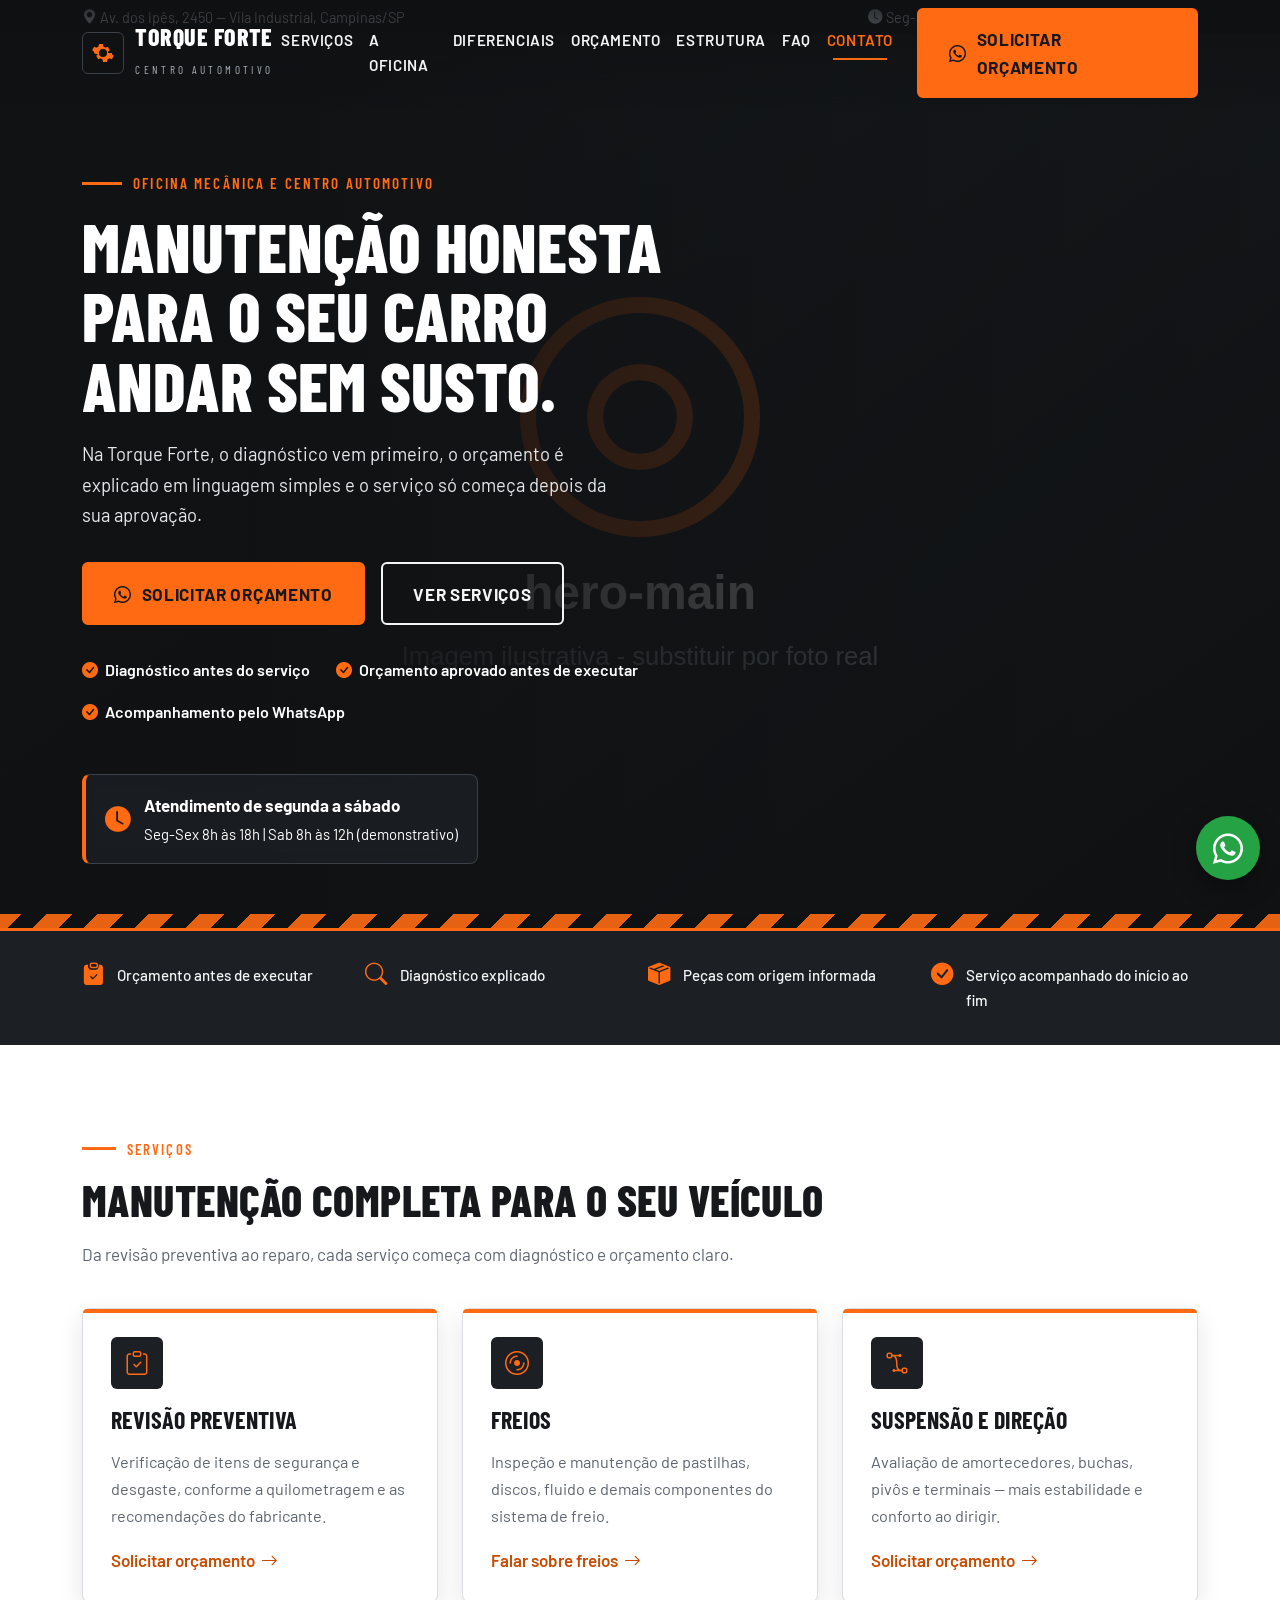
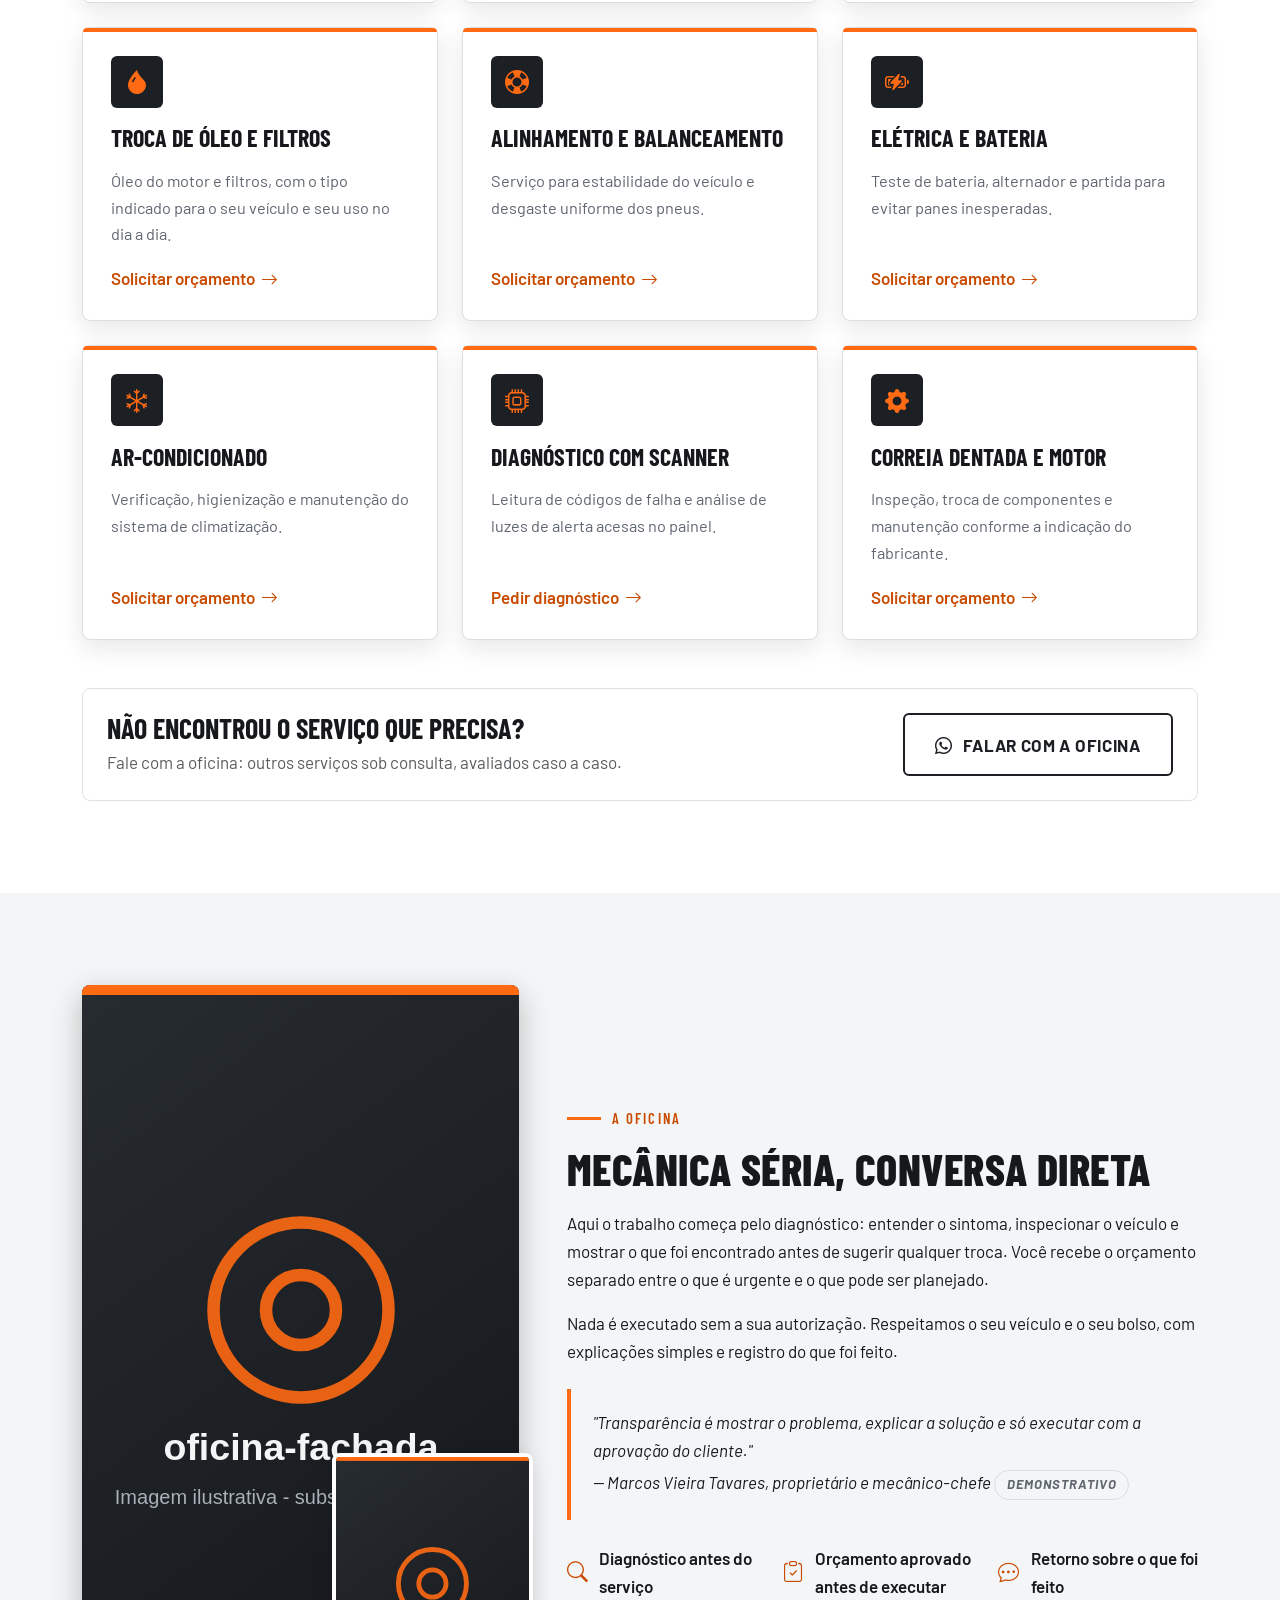
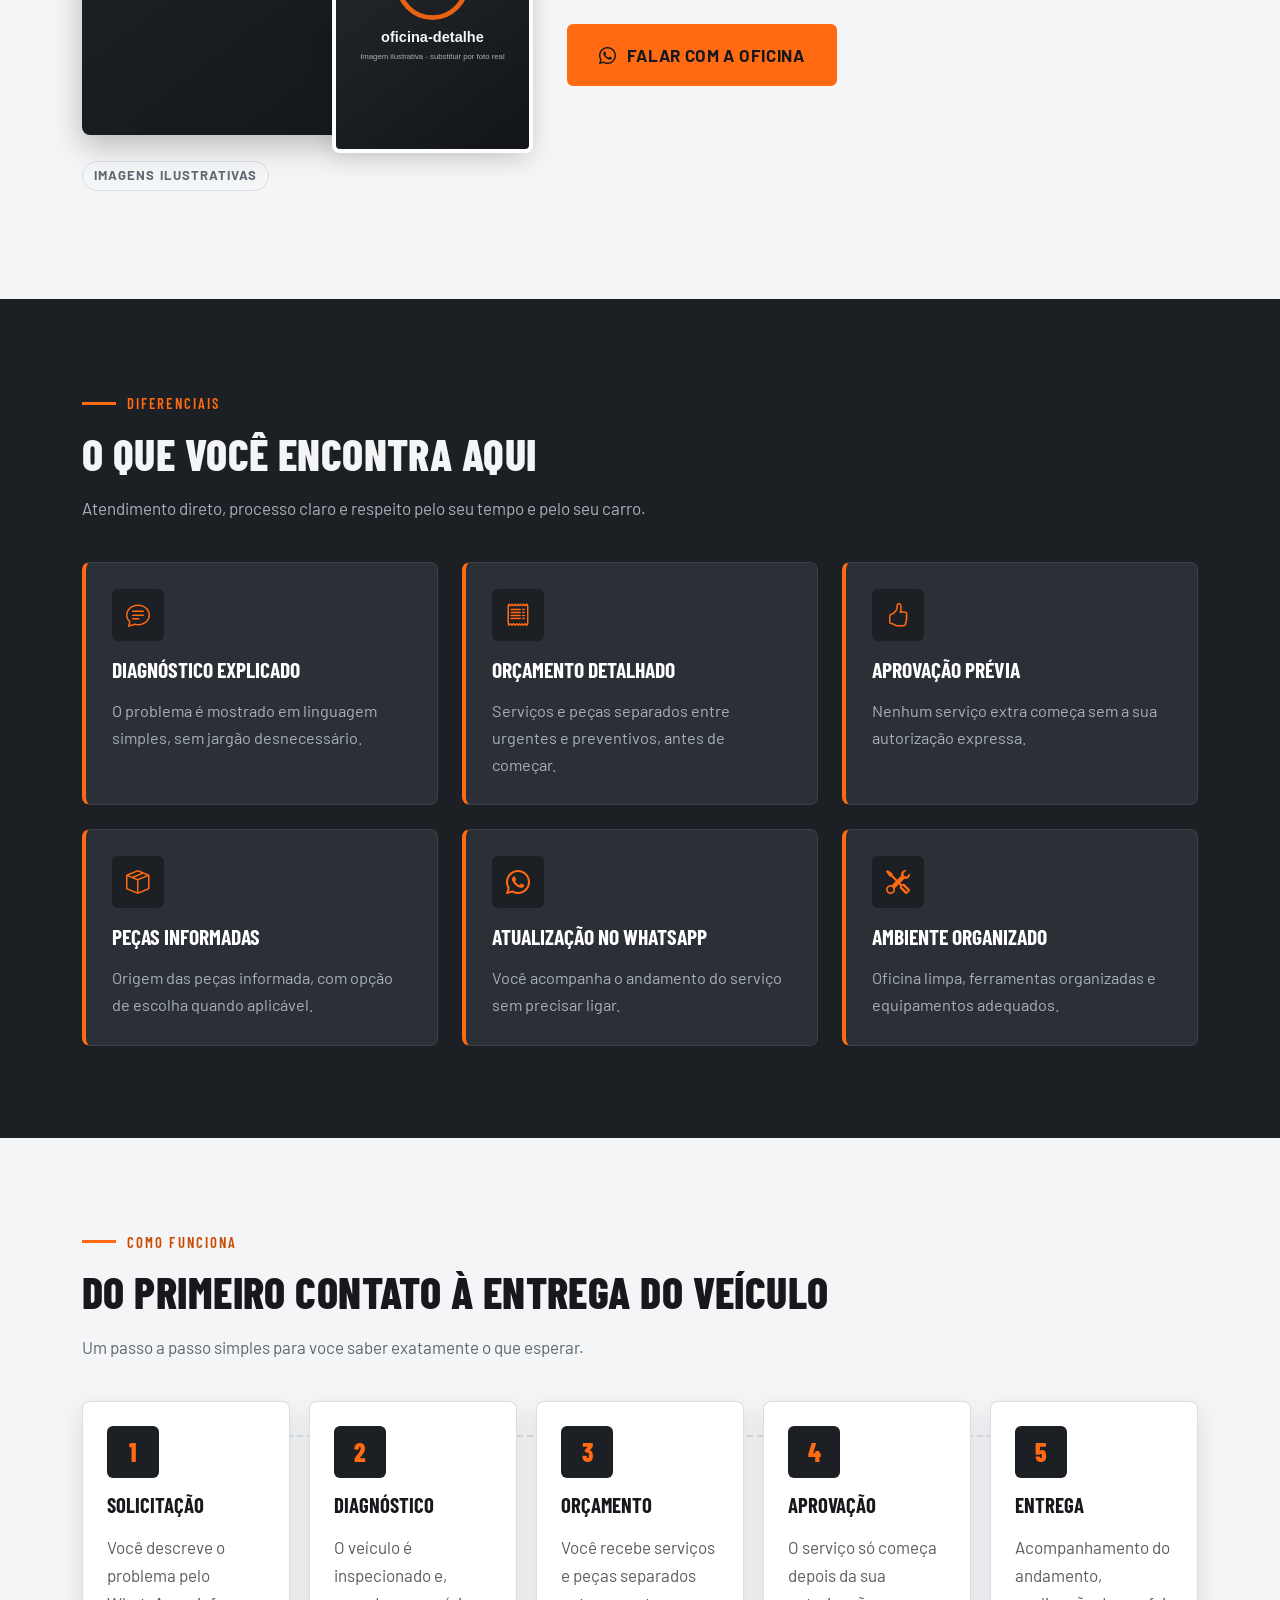
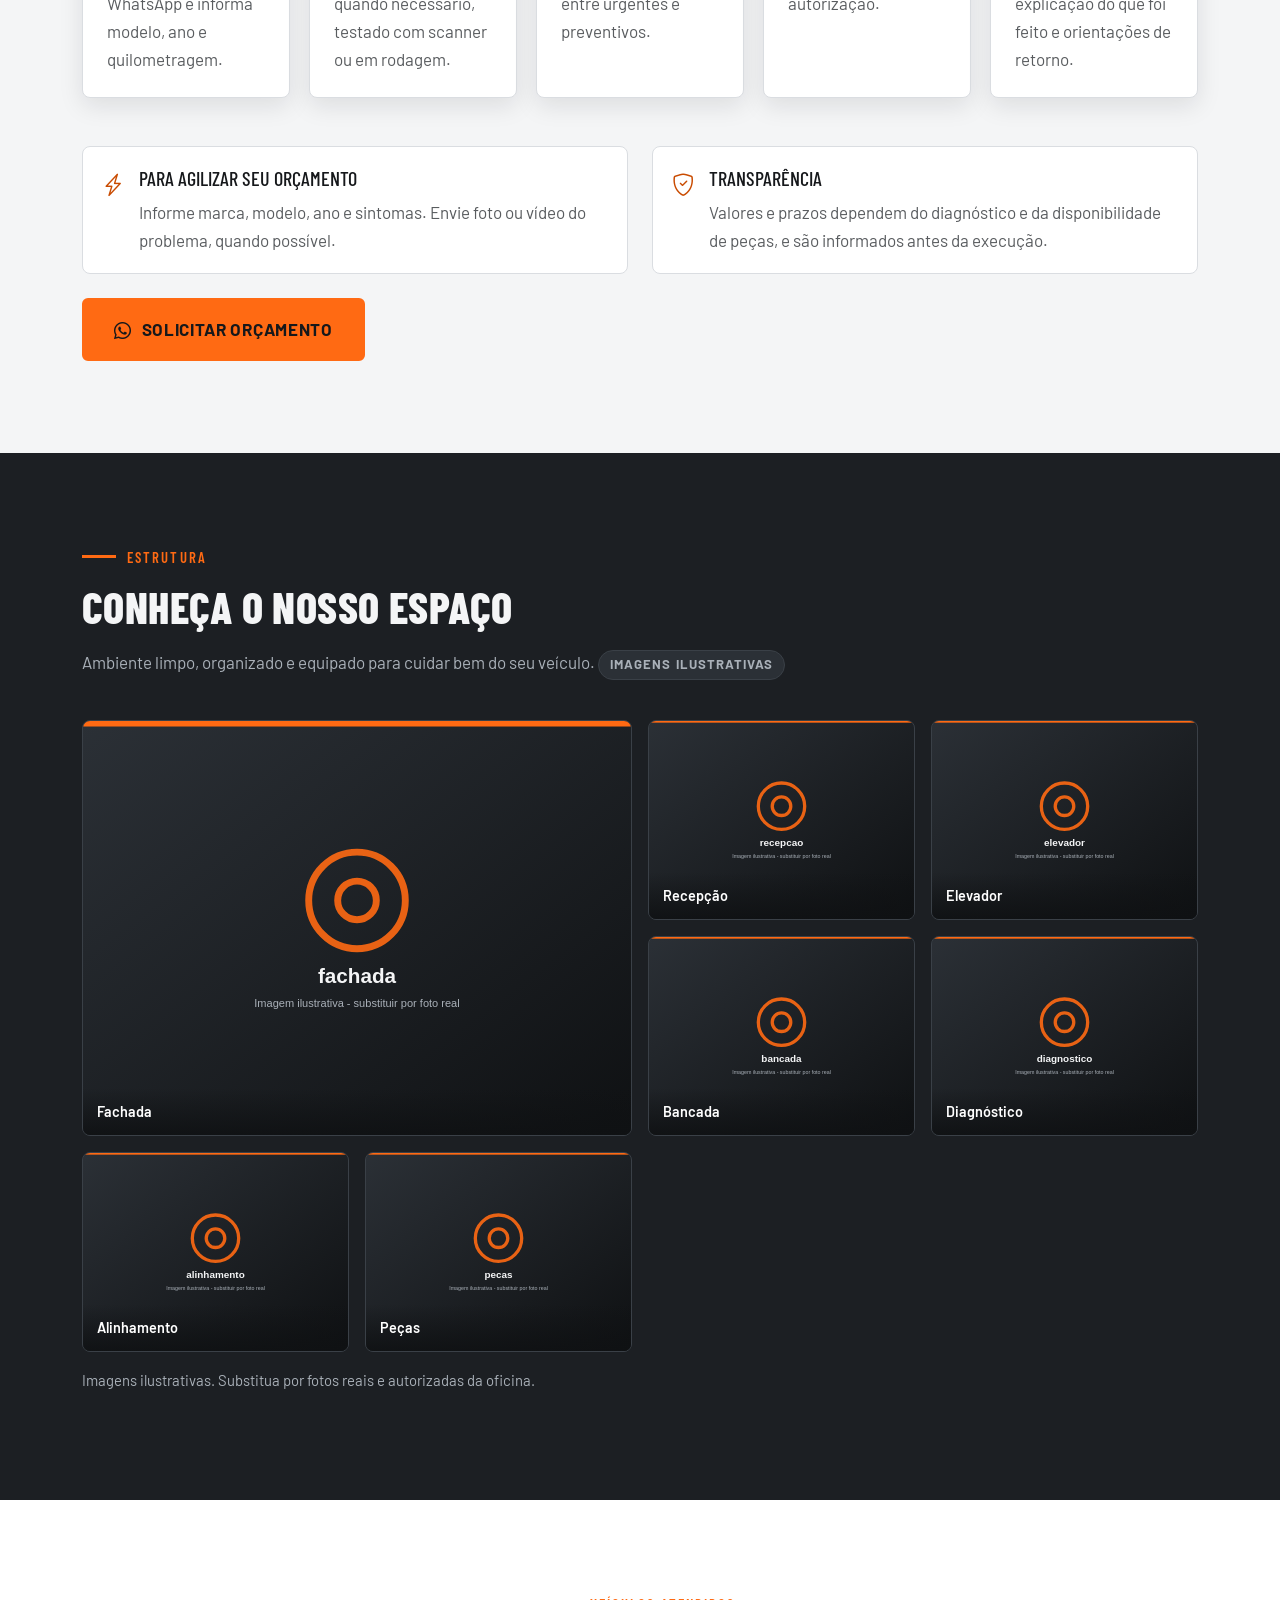
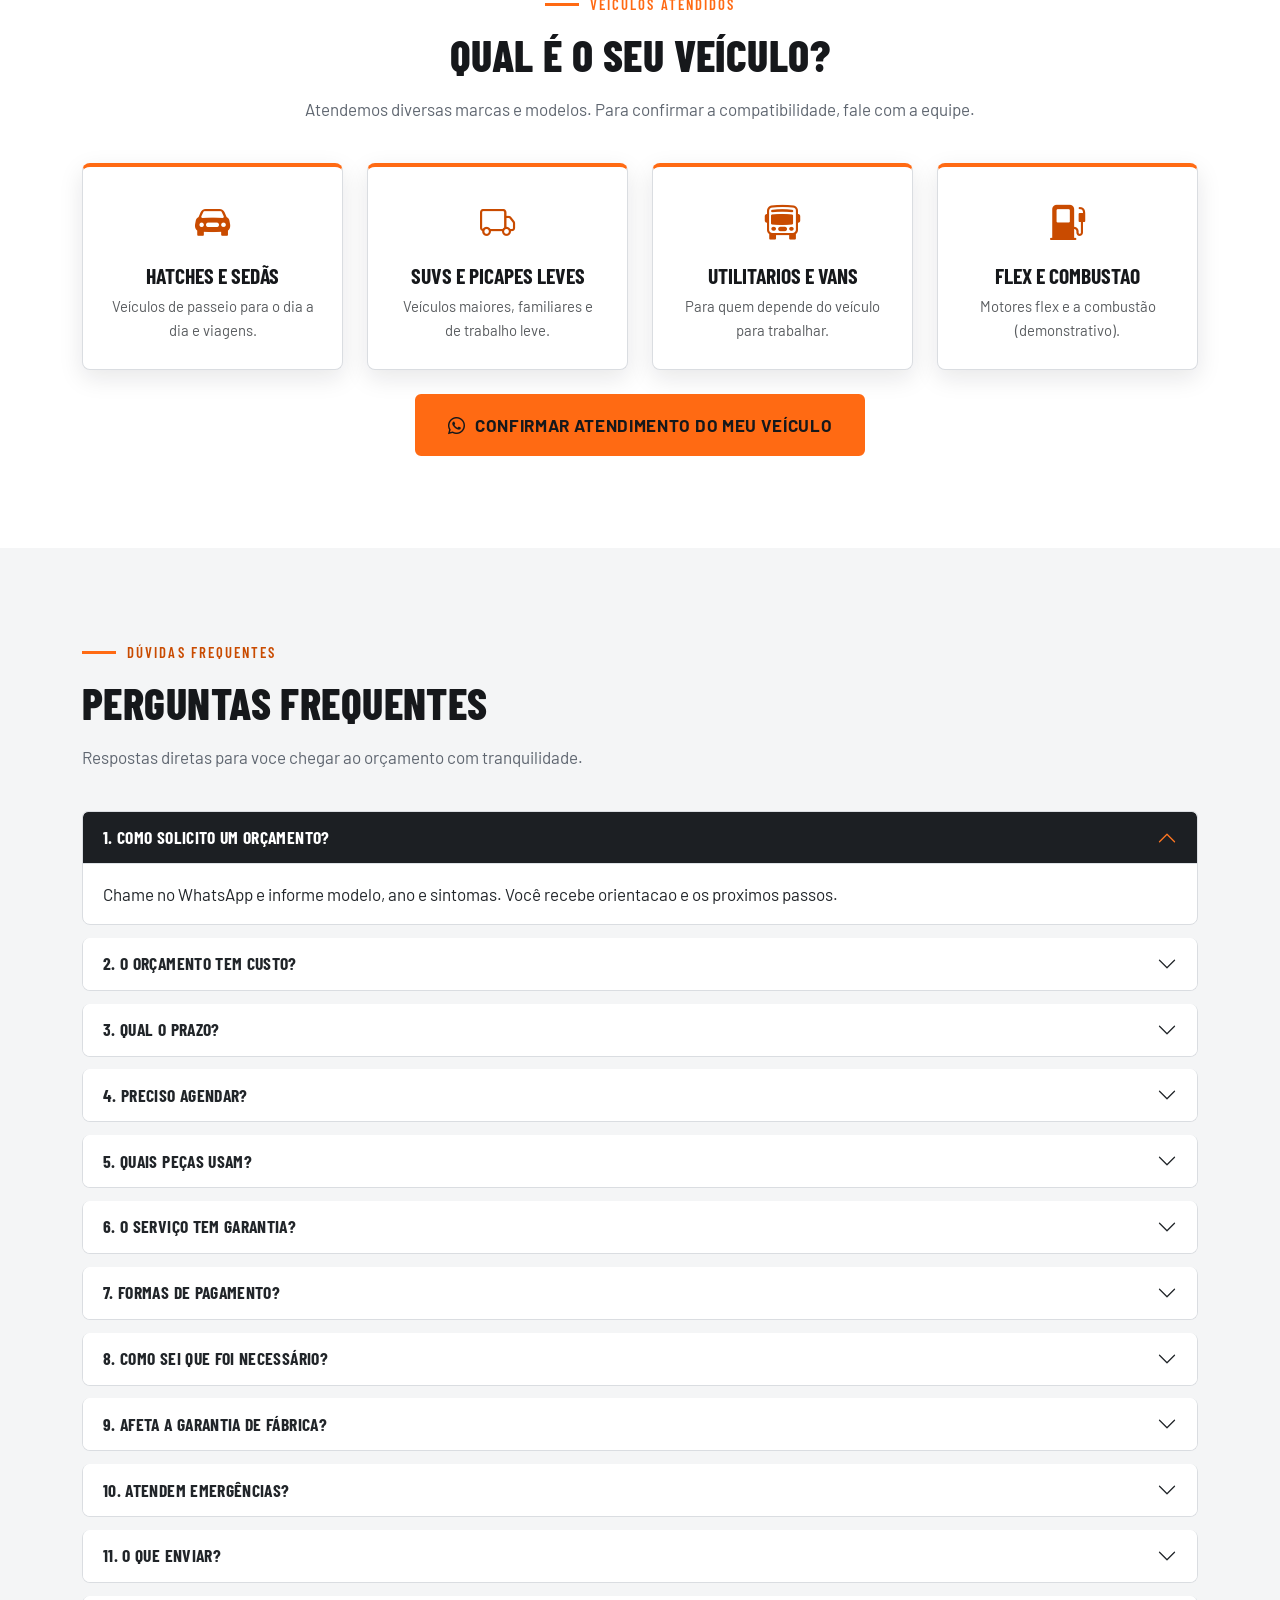
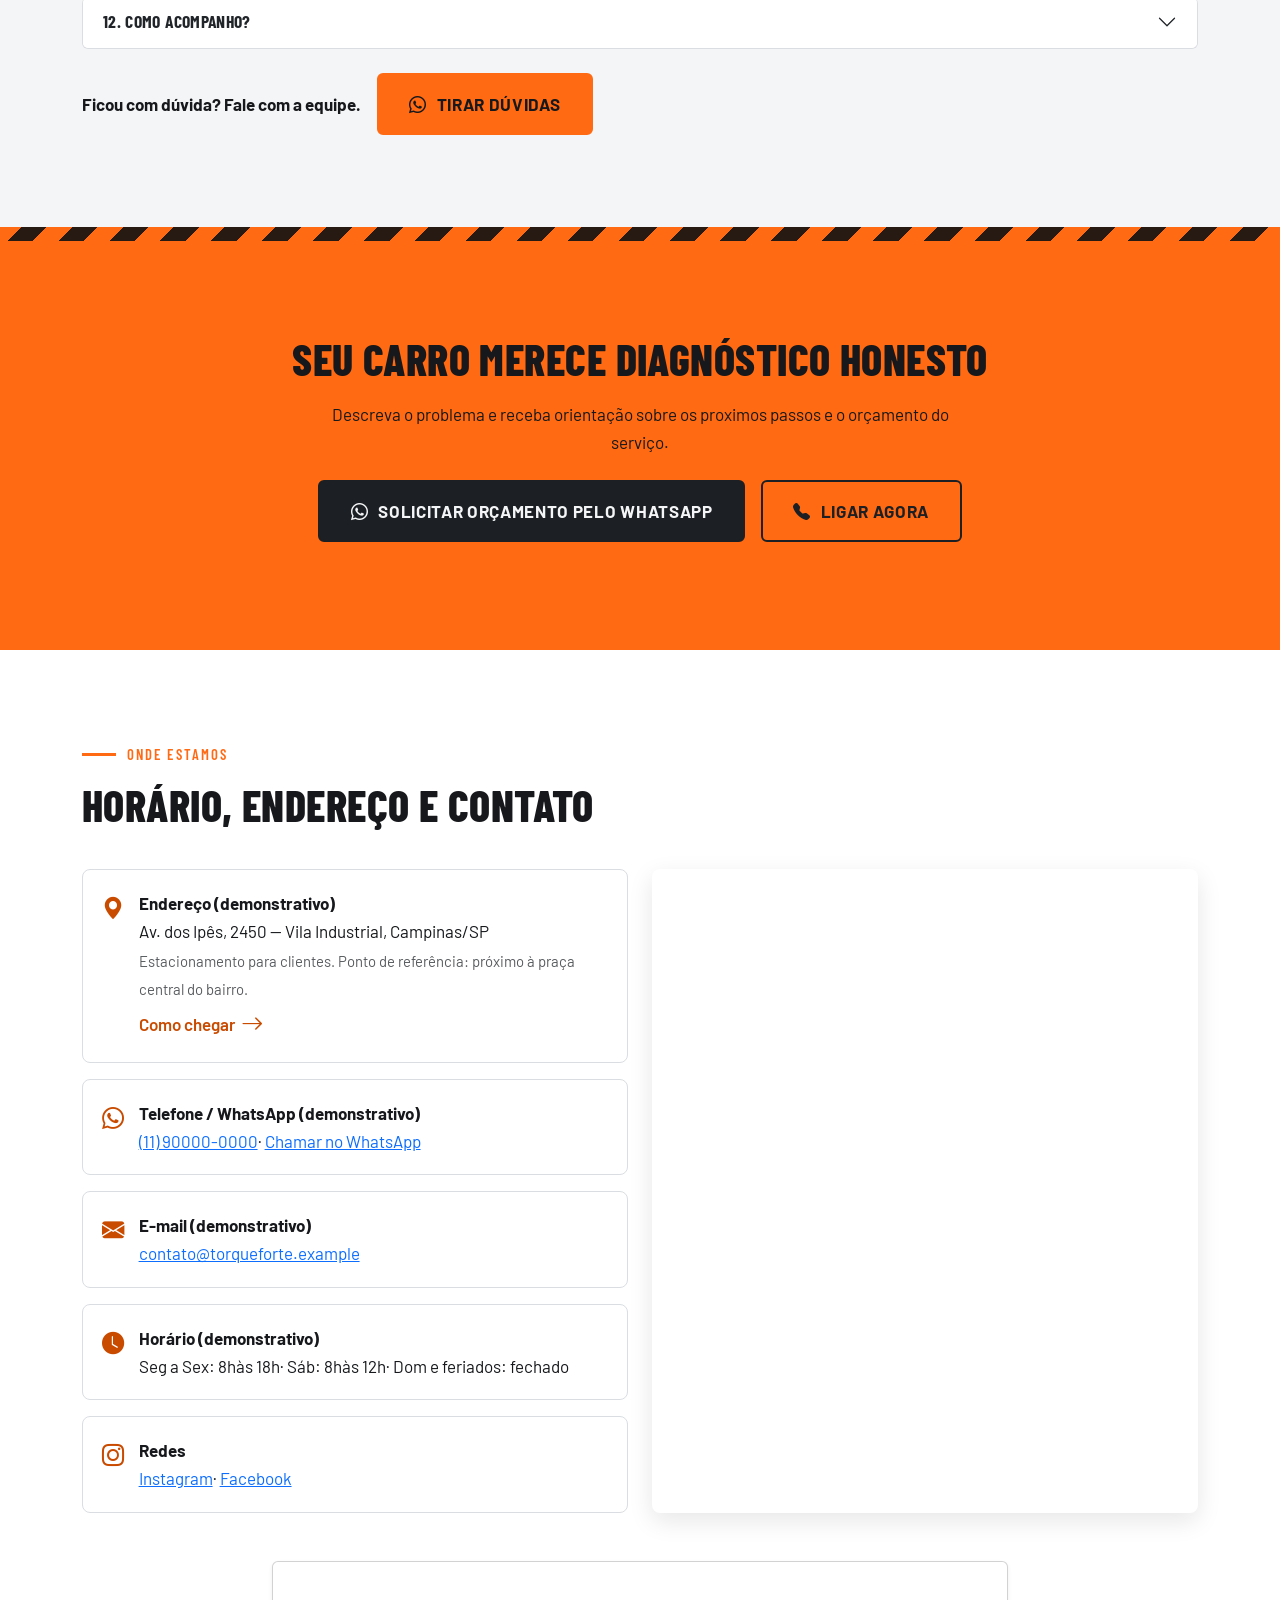
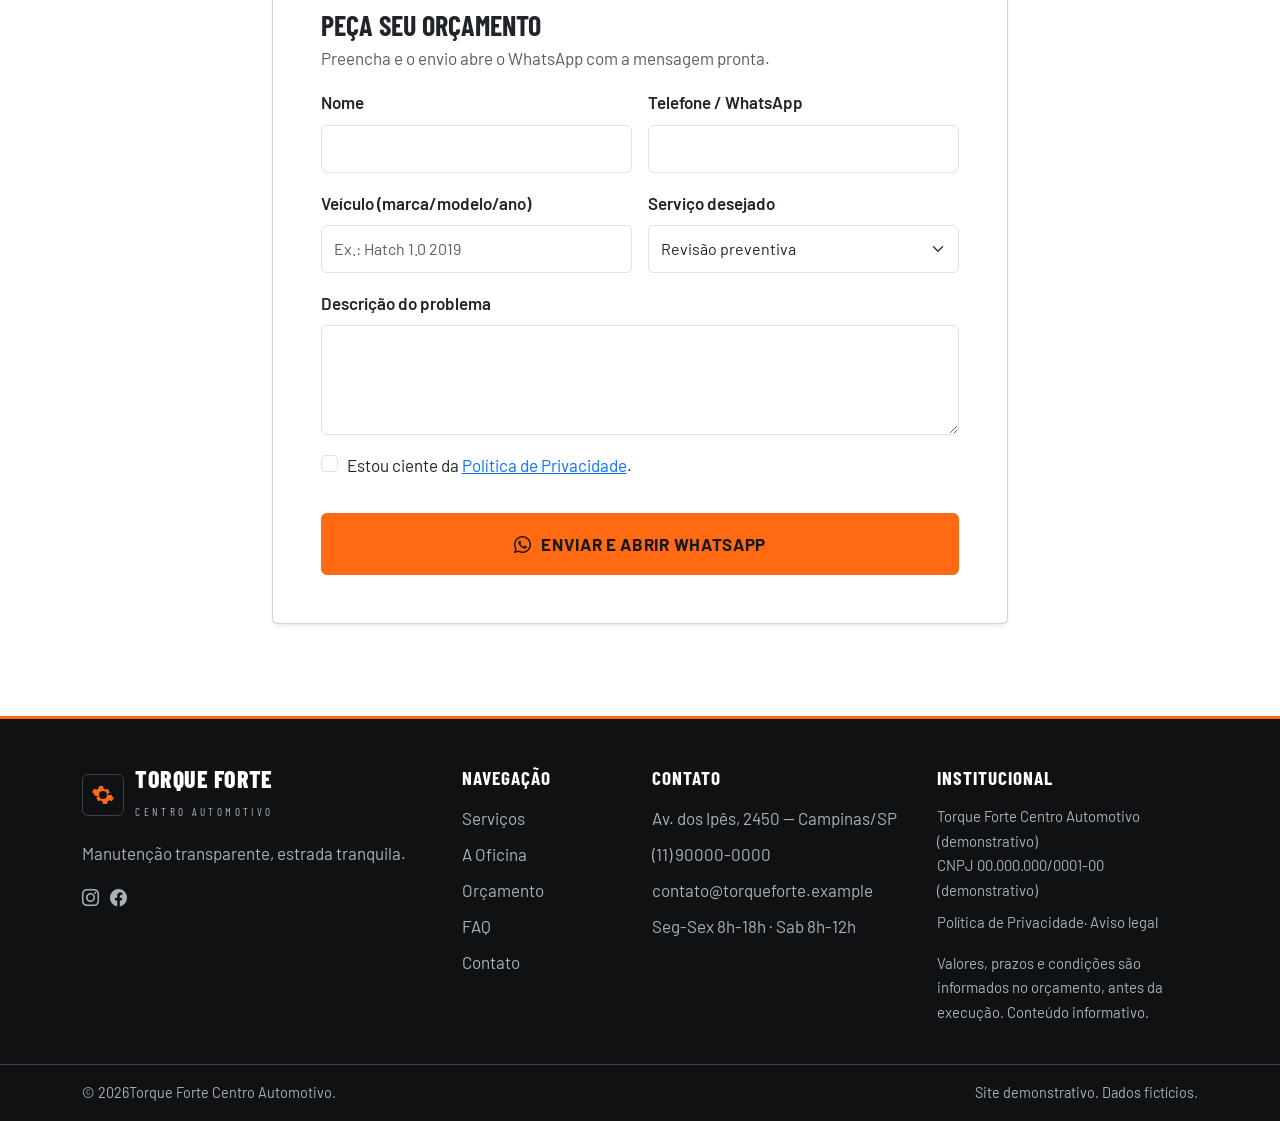
==== commit 60399b8a: "ajustes visuais e de responsividade" ====
--- a/index.html
+++ b/index.html
@@ -25,14 +25,14 @@
   </head>
   <body>
     <a class="skip-link" href="#conteudo">Pular para o conteúdo</a>
-    <div class="topbar d-none d-lg-block">
+    <div class="topbar d-none d-xl-block">
       <div class="container d-flex justify-content-between">
         <span> <i class="bi bi-geo-alt-fill me-1" aria-hidden="true"></i>Av. dos Ipês, 2450 — Vila Industrial, Campinas/SP</span> <span> <i class="bi bi-clock-fill me-1" aria-hidden="true"></i>Seg-Sex 8h às 18h | Sab 8h às 12h &nbsp; <a href="tel:+5511900000000">(11) 90000-0000</a></span>
       </div>
     </div>
     <!-- ====== 05. Header ====== -->
     <header class="site-header transparent fixed-top" id="siteHeader">
-      <nav class="navbar navbar-expand-lg navbar-dark" aria-label="Navegação principal">
+      <nav class="navbar navbar-expand-xl navbar-dark" aria-label="Navegação principal">
         <div class="container">
           <a class="brand-logo" href="#topo" aria-label="Torque Forte - início"> <span class="brand-mark" aria-hidden="true">
           <svg width="24" height="24" viewBox="0 0 24 24" fill="currentColor">
@@ -42,7 +42,7 @@
           <br>
           <span class="brand-sub">CENTRO AUTOMOTIVO</span></span> </a> <button class="navbar-toggler" type="button" data-bs-toggle="collapse" data-bs-target="#navMenu" aria-controls="navMenu" aria-expanded="false" aria-label="Abrir menu"> <span class="navbar-toggler-icon"></span> </button>
           <div class="collapse navbar-collapse" id="navMenu">
-            <ul class="navbar-nav ms-auto mb-2 mb-lg-0">
+            <ul class="navbar-nav ms-auto mb-2 mb-xl-0">
               <li class="nav-item">
                 <a class="nav-link" href="#servicos">Serviços</a>
               </li>
@@ -1019,7 +1019,7 @@
               </li>
             </ul>
           </div>
-          <div class="col-6 col-lg-3">
+          <div class="col-12 col-lg-3">
             <h3>
               Contato
             </h3>
--- a/css/style.css
+++ b/css/style.css
@@ -1,4 +1,4 @@
-﻿/* ============================================================
+/* ============================================================
    TORQUE FORTE CENTRO AUTOMOTIVO — style.css
    Blocos:
    01 Variaveis | 02 Base | 03 Tipografia | 04 Secoes
@@ -82,7 +82,7 @@
 .section-eyebrow {
   font-family: var(--tf-font-title);
   font-weight: 600;
-  font-size: .85rem;
+  font-size: .92rem;
   letter-spacing: .14em;
   text-transform: uppercase;
   color: var(--tf-accent);
@@ -269,7 +269,7 @@
 .topbar {
   background: var(--tf-black);
   color: var(--tf-muted-light);
-  font-size: .85rem;
+  font-size: .9rem;
   padding: .35rem 0;
 }
 
@@ -283,6 +283,8 @@
 .site-header {
   min-height: var(--tf-header-h);
   transition: background .3s, box-shadow .3s, border .3s;
+  /* Impede que a marca/alinhados do header estiquem a tela (barra branca) */
+  overflow-x: hidden;
 }
 
 .site-header .navbar {
@@ -308,6 +310,7 @@
   align-items: center;
   gap: .7rem;
   text-decoration: none;
+  flex-shrink: 0;
 }
 
 .brand-mark {
@@ -333,7 +336,7 @@
 
 .brand-sub {
   font-family: var(--tf-font-title);
-  font-size: .6rem;
+  font-size: .7rem;
   letter-spacing: .3em;
   color: var(--tf-muted-light);
 }
@@ -342,7 +345,7 @@
   color: var(--tf-text-light);
   font-weight: 600;
   text-transform: uppercase;
-  font-size: .92rem;
+  font-size: .95rem;
   letter-spacing: .04em;
   padding: .8rem .9rem;
   position: relative;
@@ -364,21 +367,59 @@
   background: var(--tf-accent);
 }
 
-.navbar-toggler { border: 1px solid var(--tf-border-dark); }
-.navbar-toggler .navbar-toggler-icon { filter: invert(1); }
-
-@media (max-width: 991.98px) {
+.navbar-toggler {
+  border: 1px solid var(--tf-muted-light);
+  width: 48px;
+  height: 48px;
+  display: inline-flex;
+  align-items: center;
+  justify-content: center;
+  padding: 0;
+}
+
+.navbar-toggler:focus-visible {
+  outline: 3px solid var(--tf-accent);
+  outline-offset: 2px;
+}
+
+.navbar-toggler .navbar-toggler-icon {
+  filter: none;
+  width: 1.6rem;
+  height: 1.6rem;
+  background-image: url("data:image/svg+xml,%3Csvg xmlns='http://www.w3.org/2000/svg' viewBox='0 0 30 30'%3E%3Cpath stroke='%23F4F5F6' stroke-width='2.5' stroke-linecap='round' d='M4 7h22M4 15h22M4 23h22'/%3E%3C/svg%3E");
+  background-repeat: no-repeat;
+  background-position: center;
+  background-size: 100% 100%;
+}
+
+@media (max-width: 1199.98px) {
   .site-header { background: var(--tf-graphite); }
+
+  .navbar { flex-wrap: wrap; }
 
   .navbar-collapse {
     background: var(--tf-graphite);
     padding: 1rem;
     border-top: 1px solid var(--tf-border-dark);
+    max-height: calc(100svh - var(--tf-header-h));
+    overflow-y: auto;
   }
 
   .navbar-nav .nav-link {
     font-size: 1.25rem;
     font-family: var(--tf-font-title);
+    min-height: 48px;
+  }
+
+  .brand-name { font-size: clamp(0.95rem, 2.4vw, 1.1rem); }
+  .brand-sub {
+    font-size: clamp(0.55rem, 1.4vw, 0.62rem);
+    letter-spacing: .16em;
+  }
+  .brand-mark {
+    width: 32px;
+    height: 32px;
+    flex: 0 0 32px;
   }
 }
 
@@ -419,7 +460,7 @@
   font-family: var(--tf-font-title);
   font-weight: 600;
   letter-spacing: .14em;
-  font-size: .9rem;
+  font-size: .95rem;
   text-transform: uppercase;
   display: flex;
   align-items: center;
@@ -447,7 +488,7 @@
   gap: 1rem 1.6rem;
   margin-top: 2rem;
   font-weight: 600;
-  font-size: .95rem;
+  font-size: 1rem;
 }
 
 .hero-trust i {
@@ -560,13 +601,13 @@
 
 .card-service p {
   color: var(--tf-muted);
-  font-size: .98rem;
+  font-size: 1.02rem;
   flex: 1;
 }
 
 /* Selo discreto p/ conteudo ficticio/ilustrativo */
 .badge-demo {
-  font-size: .72rem;
+  font-size: .82rem;
   font-weight: 700;
   letter-spacing: .08em;
   text-transform: uppercase;
@@ -658,7 +699,7 @@
 
 .diff-card p {
   color: var(--tf-muted-light);
-  font-size: .96rem;
+  font-size: 1.02rem;
   margin: 0;
 }
 
@@ -768,7 +809,7 @@
   padding: .7rem .9rem;
   background: linear-gradient(transparent, rgba(15, 17, 19, .9));
   color: #fff;
-  font-size: .85rem;
+  font-size: .9rem;
   font-weight: 600;
 }
 
@@ -892,25 +933,28 @@
 
 .footer-bottom {
   border-top: 1px solid var(--tf-border-dark);
-  font-size: .85rem;
+  font-size: .9rem;
 }
 
 /* ---------- 20. Flutuantes ---------- */
 .wa-float {
   position: fixed;
   right: calc(20px + env(safe-area-inset-right));
-  bottom: calc(20px + env(safe-area-inset-bottom));
-  width: 60px;
-  height: 60px;
+  bottom: calc(20px + max(0px, env(safe-area-inset-bottom)));
+  width: clamp(52px, 15vw, 64px);
+  height: clamp(52px, 15vw, 64px);
   border-radius: 50%;
   background: var(--tf-wa);
   color: #fff;
   display: grid;
   place-items: center;
-  font-size: 1.8rem;
+  font-size: clamp(1.5rem, 4vw, 1.9rem);
   z-index: 1050;
   box-shadow: 0 8px 24px rgba(0, 0, 0, .35);
   animation: waPulse 4s infinite;
+  touch-action: manipulation;
+  -webkit-tap-highlight-color: transparent;
+  padding: 0;
 }
 
 @keyframes waPulse {
@@ -922,20 +966,23 @@
 .back-top {
   position: fixed;
   right: calc(26px + env(safe-area-inset-right));
-  bottom: calc(96px + env(safe-area-inset-bottom));
-  width: 48px;
-  height: 48px;
+  bottom: calc(20px + max(0px, env(safe-area-inset-bottom)) + clamp(52px, 15vw, 64px) + 14px);
+  width: clamp(40px, 11vw, 52px);
+  height: clamp(40px, 11vw, 52px);
   border-radius: 6px;
   background: var(--tf-graphite);
   color: var(--tf-accent);
   border: 1px solid var(--tf-border-dark);
   display: grid;
   place-items: center;
-  font-size: 1.3rem;
+  font-size: clamp(1.1rem, 3vw, 1.5rem);
   z-index: 1049;
   opacity: 0;
   pointer-events: none;
   transition: opacity .3s;
+  touch-action: manipulation;
+  -webkit-tap-highlight-color: transparent;
+  padding: 0;
 }
 
 .back-top.show {
@@ -969,8 +1016,154 @@
     justify-content: center;
   }
 
-  .hero { padding-top: 7rem; }
+  .hero {
+    padding-top: 7rem;
+    min-height: 92vh;
+    min-height: 92svh; /* altura real sem a barra do navegador */
+  }
+
+  /* Overlay vertical no retrato: texto sempre sobre �rea escura */
+  .hero-overlay {
+    background: linear-gradient(180deg, rgba(15, 17, 19, .9) 0%, rgba(15, 17, 19, .78) 55%, rgba(15, 17, 19, .6) 100%);
+  }
+
+  .hero-sub { font-size: 1.05rem; }
+
+  /* Cart�o de hor�rio ocupa a largura sem estourar */
+  .hero-card {
+    display: flex;
+    width: 100%;
+  }
+
+  /* Moldura/imagem da Oficina dentro do fluxo (sem negativos) */
   .about-frame { margin-bottom: 2.5rem; }
+  .about-frame::before { transform: none; }
+  .about-frame .detail-img {
+    right: 12px;
+    bottom: -18px;
+  }
+
+  /* T�tulos e cards quebram palavras longas em 360px */
+  h1, h2, h3,
+  .card-service,
+  .step-card,
+  .diff-card,
+  .vehicle-card,
+  .accordion-button {
+    overflow-wrap: break-word;
+  }
+
+  .hero-trust li {
+    flex: 1 1 100%;
+    min-width: 0;
+    overflow-wrap: break-word;
+  }
+
+  .row {
+    margin-left: 0;
+    margin-right: 0;
+    --bs-gutter-x: 0;
+  }
+
+  .row > [class*="col-"] {
+    min-width: 0;
+    padding-left: 0;
+    padding-right: 0;
+  }
+
+  /* Palavras longas sem espaco (e-mail, CNPJ, dominio) tem min-width
+     intrinsico grande e estouravam a coluna do rodape em 360px. */
+  footer li,
+  footer a,
+  footer p,
+  .contact-info li,
+  .contact-info a {
+    overflow-wrap: anywhere;
+  }
+
+  /* Mapa com altura fixa no empilhado */
+  .map-frame {
+    height: 340px;
+    min-height: 340px;
+  }
+
+  /* Galeria 1 coluna com propor��o fixa */
+  .gallery-grid { grid-template-columns: 1fr; }
+  .g-item {
+    min-height: 0;
+    aspect-ratio: 4 / 3;
+  }
+
+  /* Acorde�o alinhado � esquerda no mobile */
+  .accordion-button { text-align: left; }
+
+  /* Evita toque dos flutuantes na borda em telas estreitas */
+  .wa-float {
+    right: calc(16px + env(safe-area-inset-right));
+    bottom: calc(16px + env(safe-area-inset-bottom));
+  }
+  .back-top {
+    right: calc(22px + env(safe-area-inset-right));
+    bottom: calc(16px + env(safe-area-inset-bottom) + clamp(52px, 15vw, 64px) + 12px);
+  }
+}
+
+/* Telas bem estreitas (<=400px, ex.: 360px): reduz escala de tipo
+   e respiro para o conteudo nao apertar. */
+@media (max-width: 400px) {
+  .hero-title {
+    font-size: clamp(2.1rem, 9.5vw, 2.6rem);
+    line-height: 1.05;
+  }
+
+  .section-title {
+    font-size: clamp(1.65rem, 7vw, 2rem);
+  }
+
+  .section {
+    padding: 3.25rem 0;
+  }
+
+  .hero {
+    padding-top: 6rem;
+  }
+
+  .section-eyebrow {
+    letter-spacing: .1em;
+  }
+
+  .hero-trust {
+    font-size: .92rem;
+    gap: .6rem 1rem;
+  }
+
+  .hero-card {
+    padding: .8rem .9rem;
+  }
+
+  .hero-trust li {
+    flex: 1 1 100%;
+    min-width: 0;
+    overflow-wrap: break-word;
+  }
+
+  .hero-title {
+    overflow-wrap: break-word;
+  }
+
+  /* Mesma causa raiz do bloco <=575.98px: margem negativa do .row.
+     Reforcado aqui porque 320px e a faixa mais critica. */
+  .row {
+    margin-left: 0;
+    margin-right: 0;
+    --bs-gutter-x: 0;
+  }
+
+  .row > [class*="col-"] {
+    min-width: 0;
+    padding-left: 0;
+    padding-right: 0;
+  }
 }
 
 /* ---------- 23. Movimento reduzido ---------- */
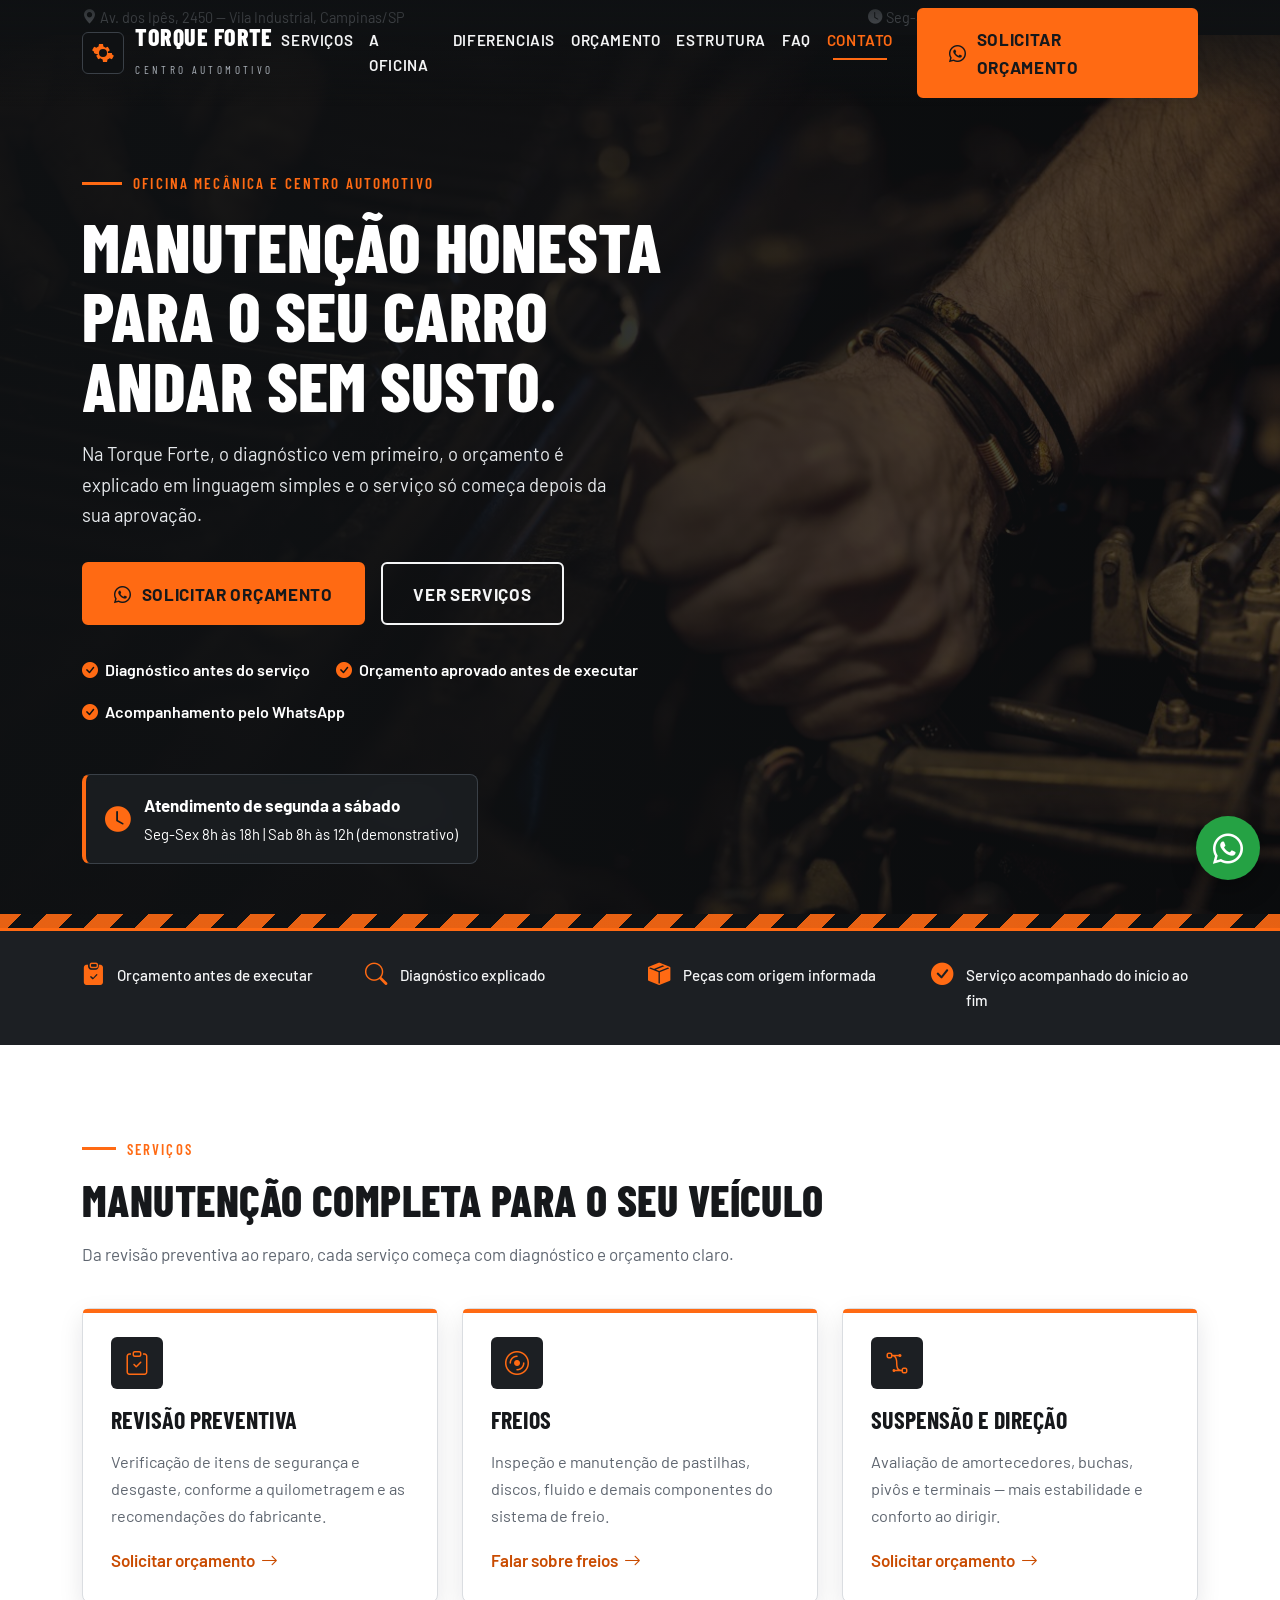
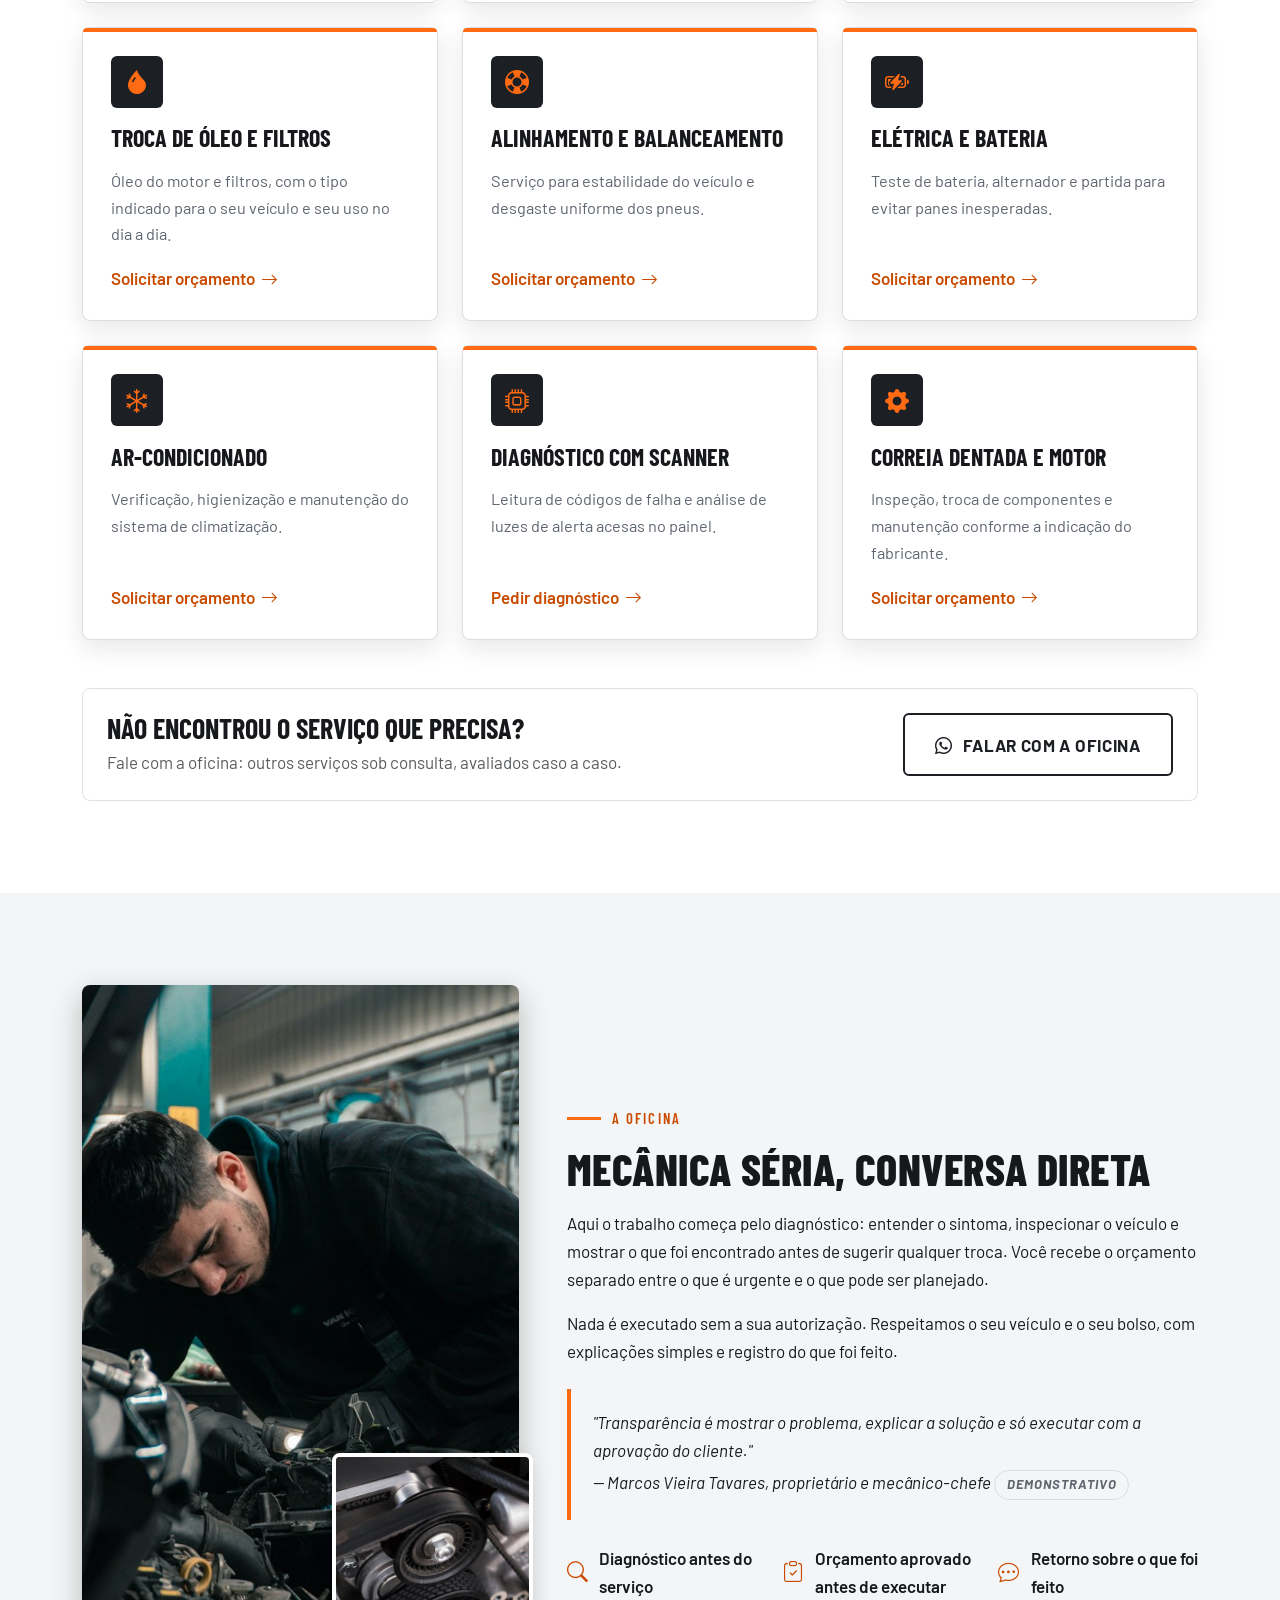
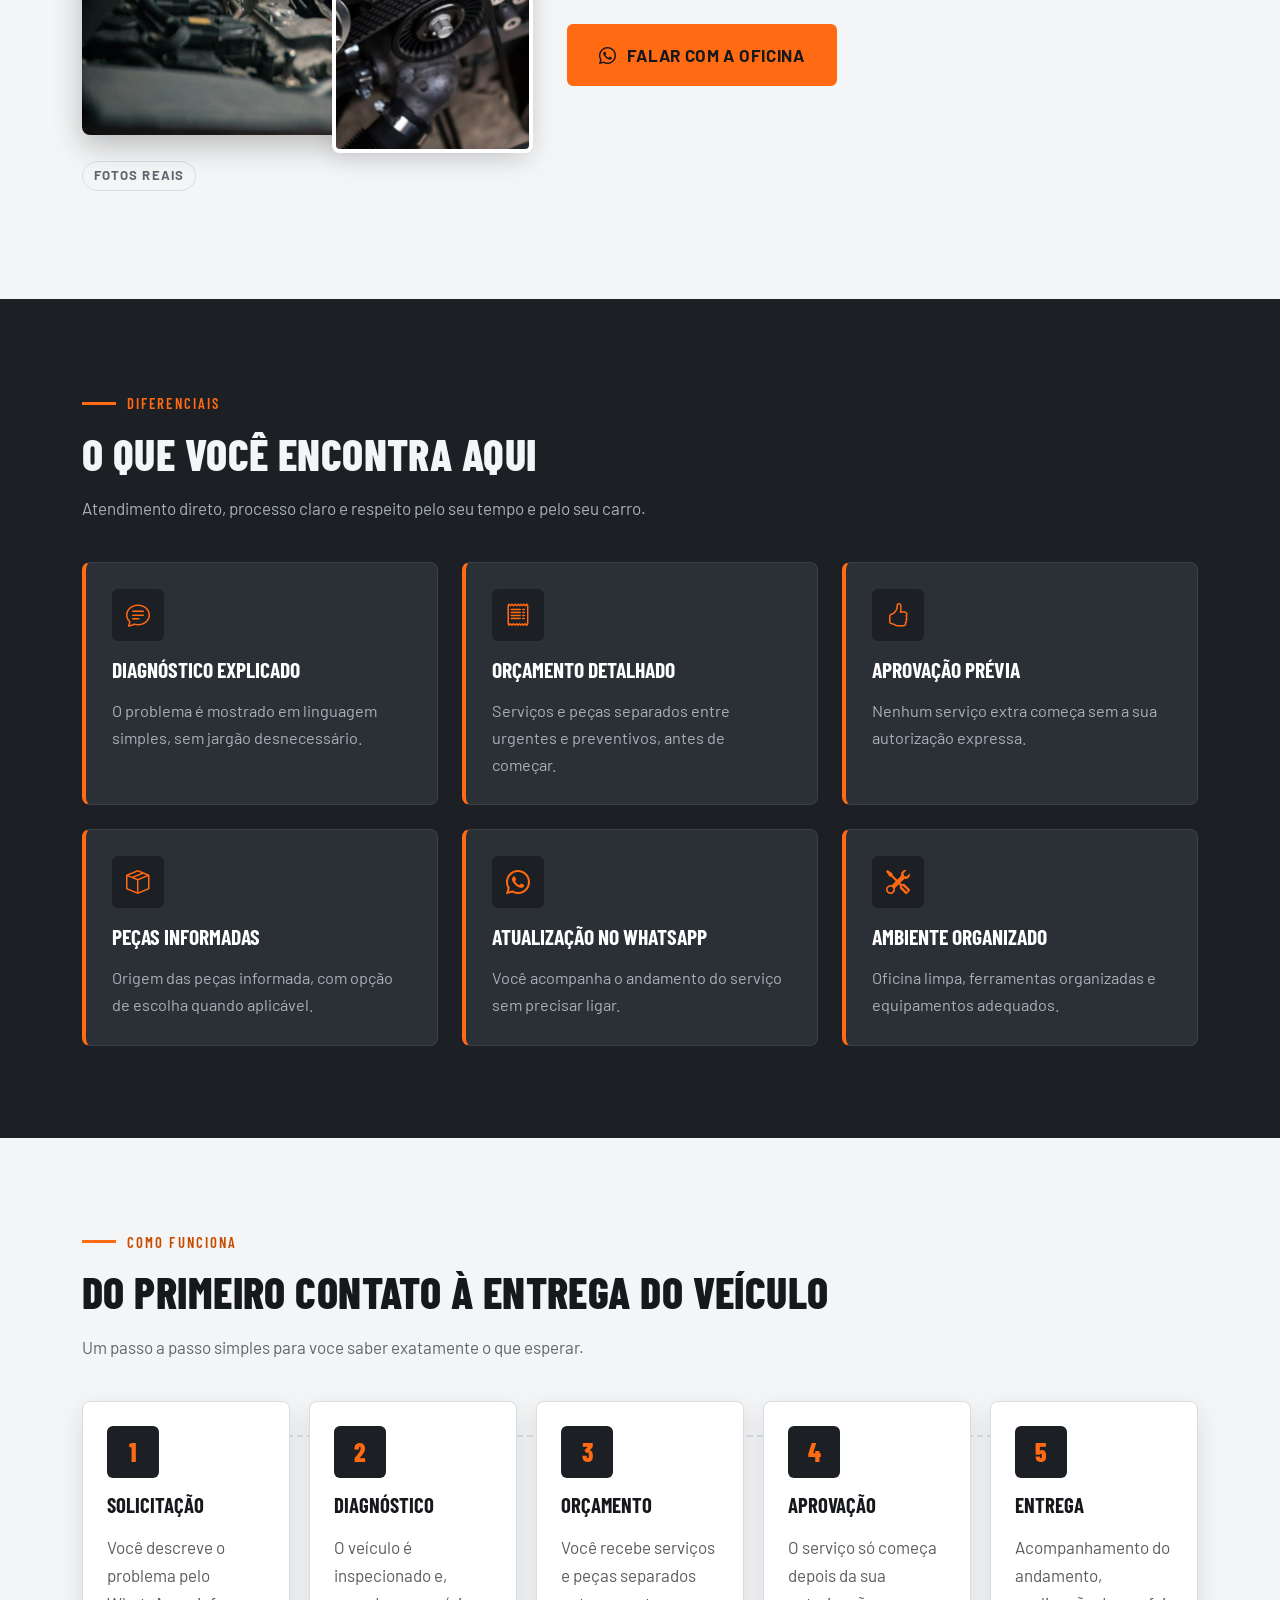
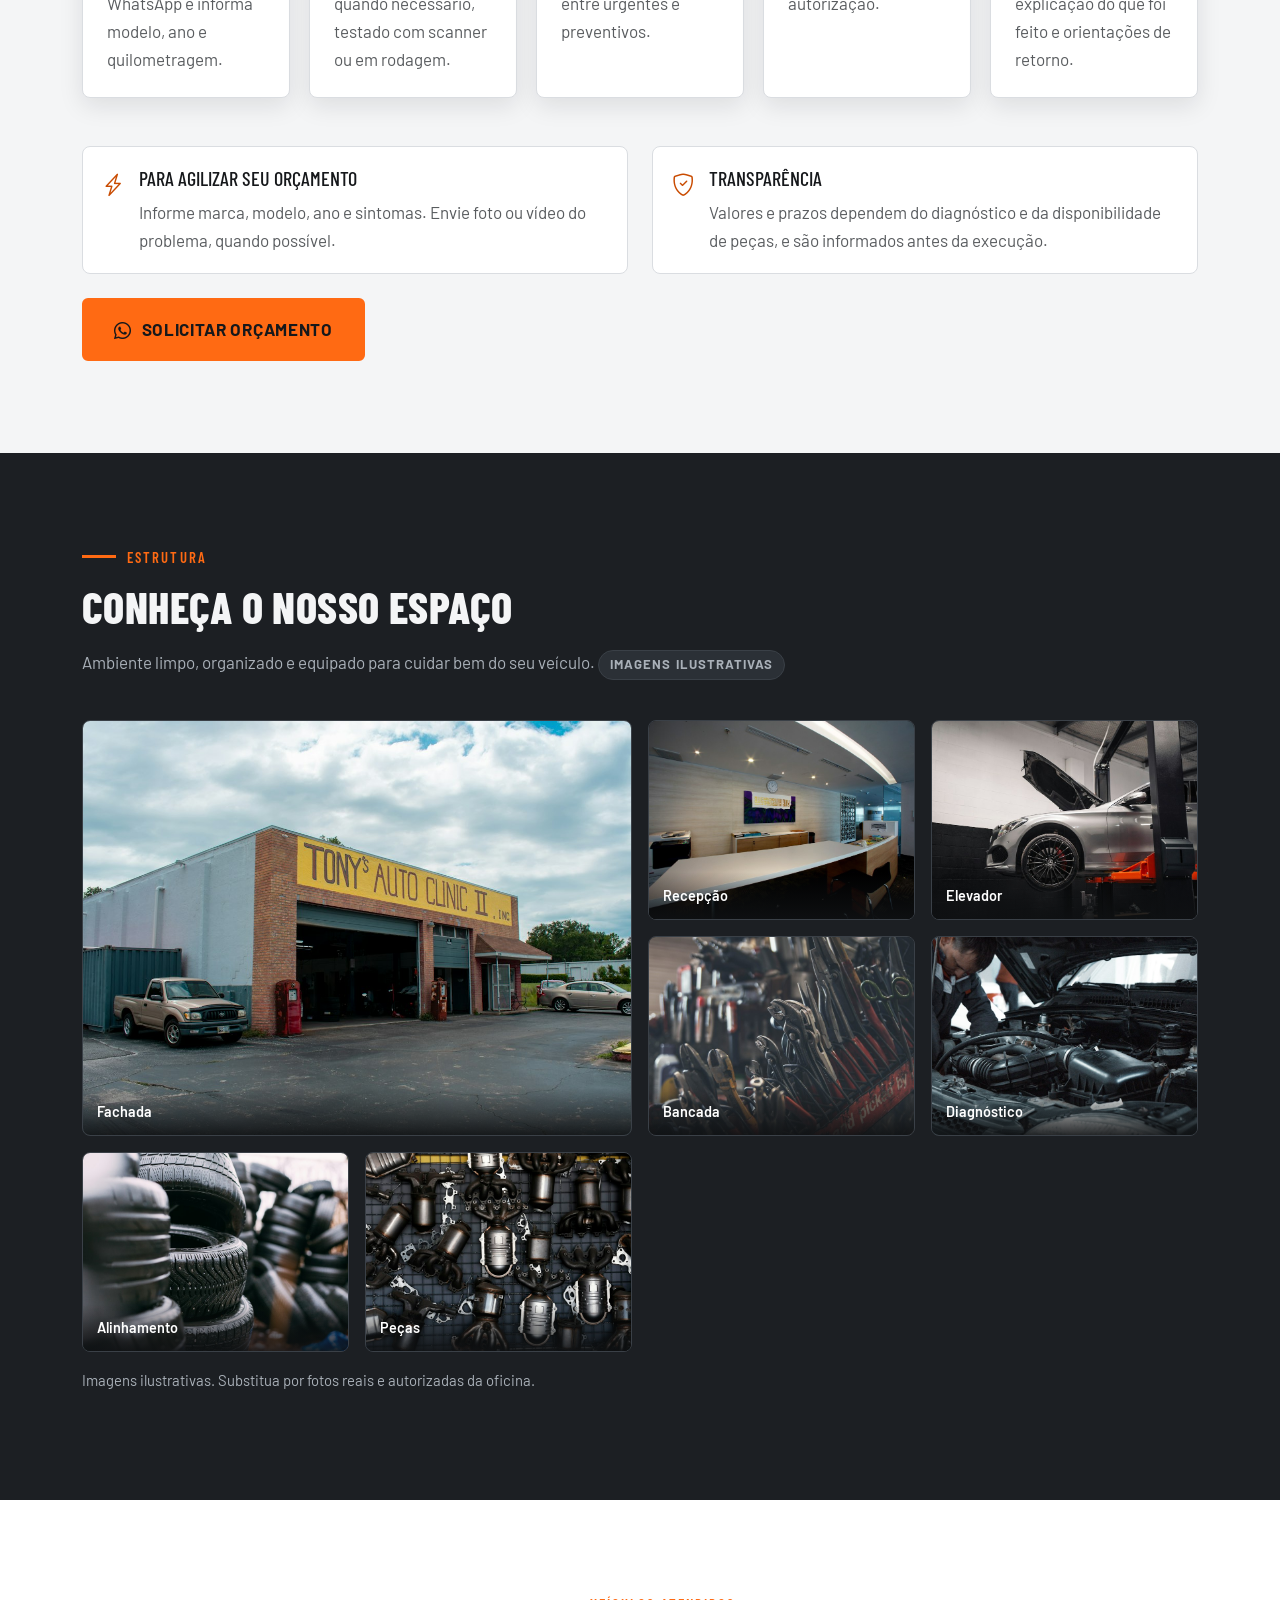
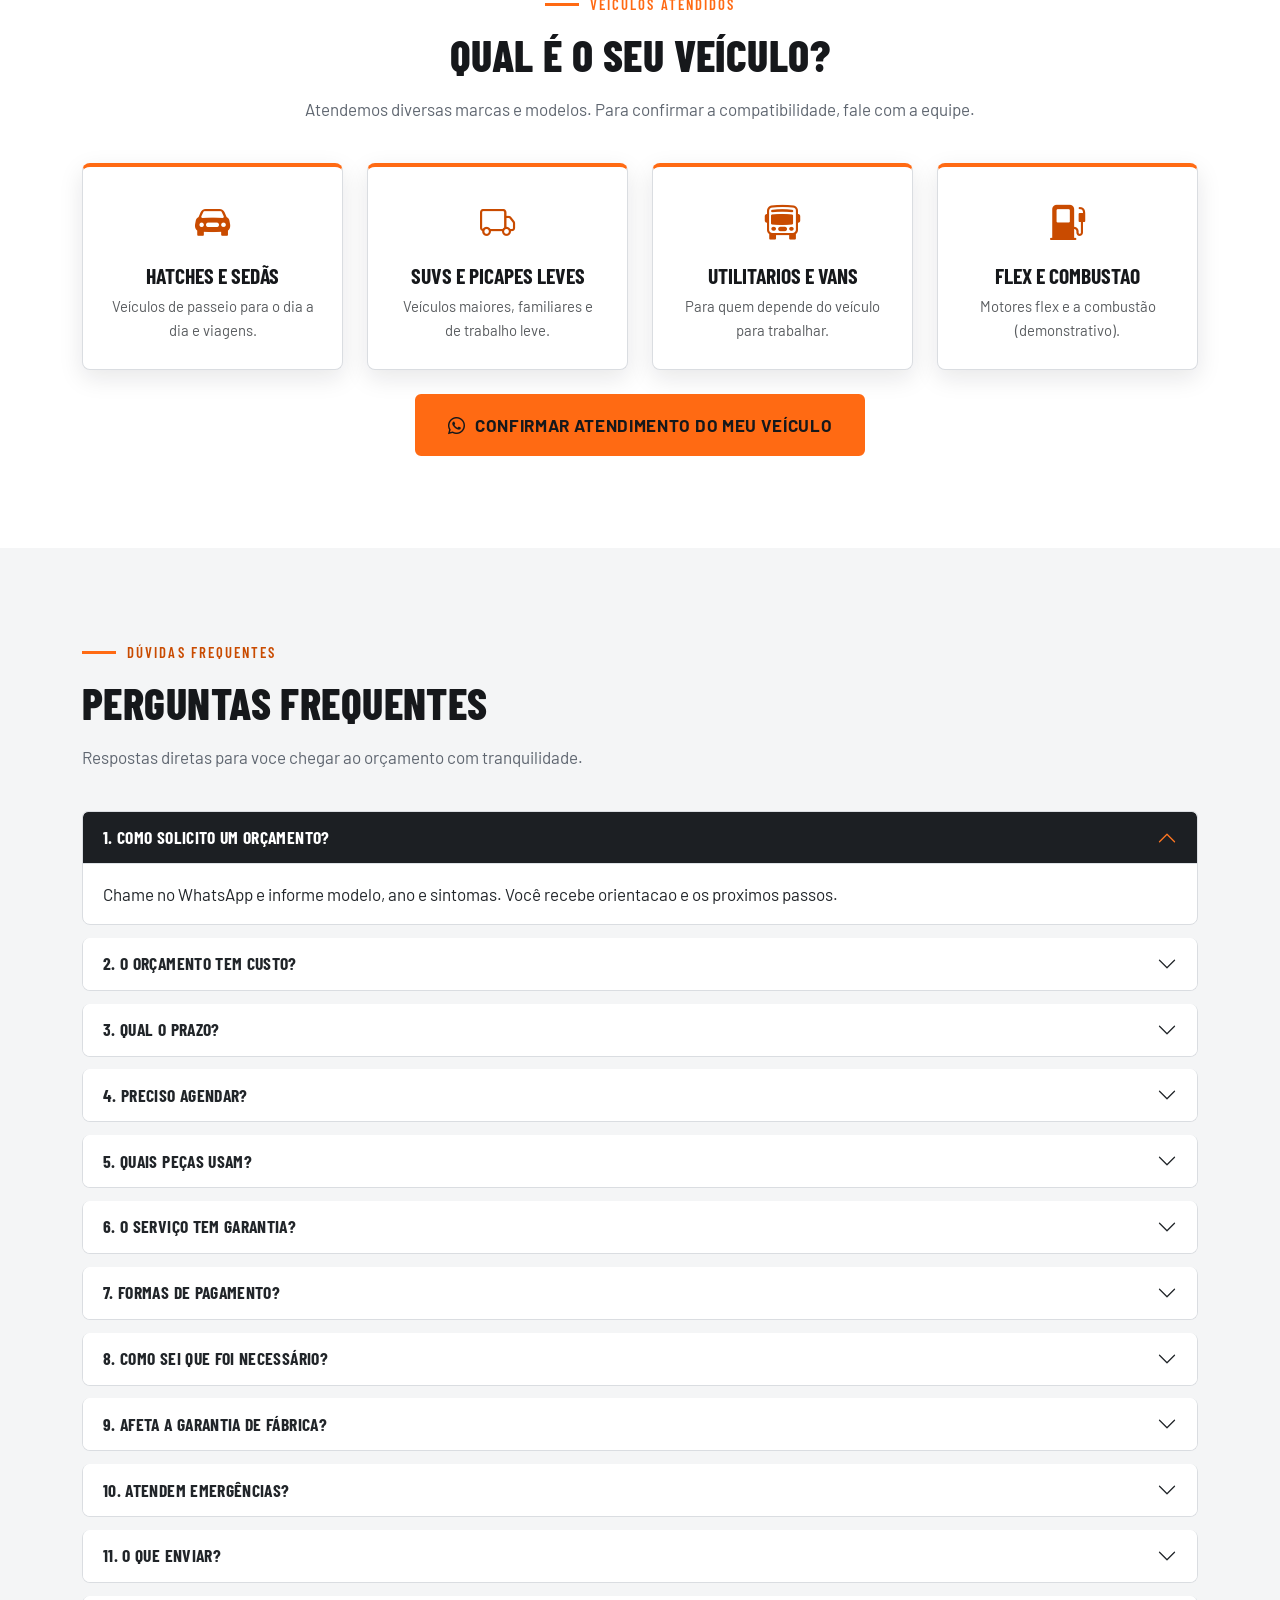
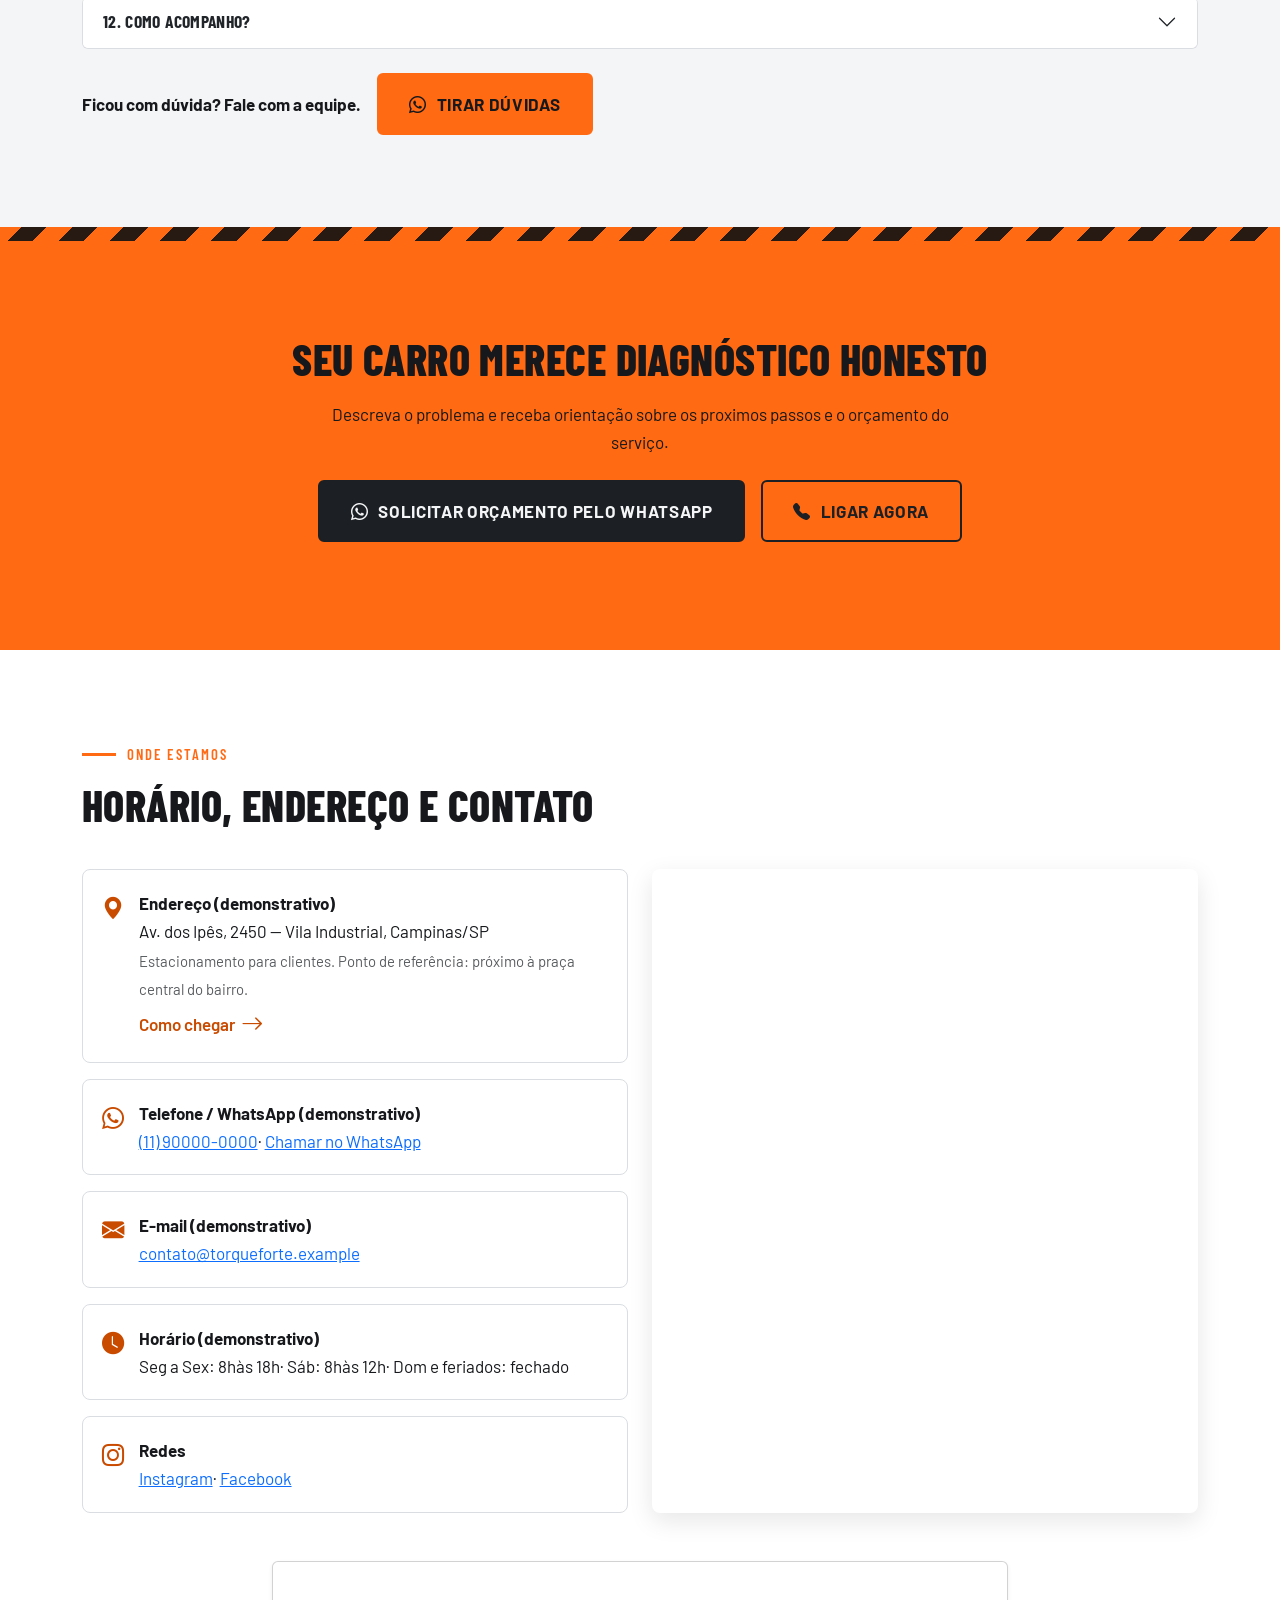
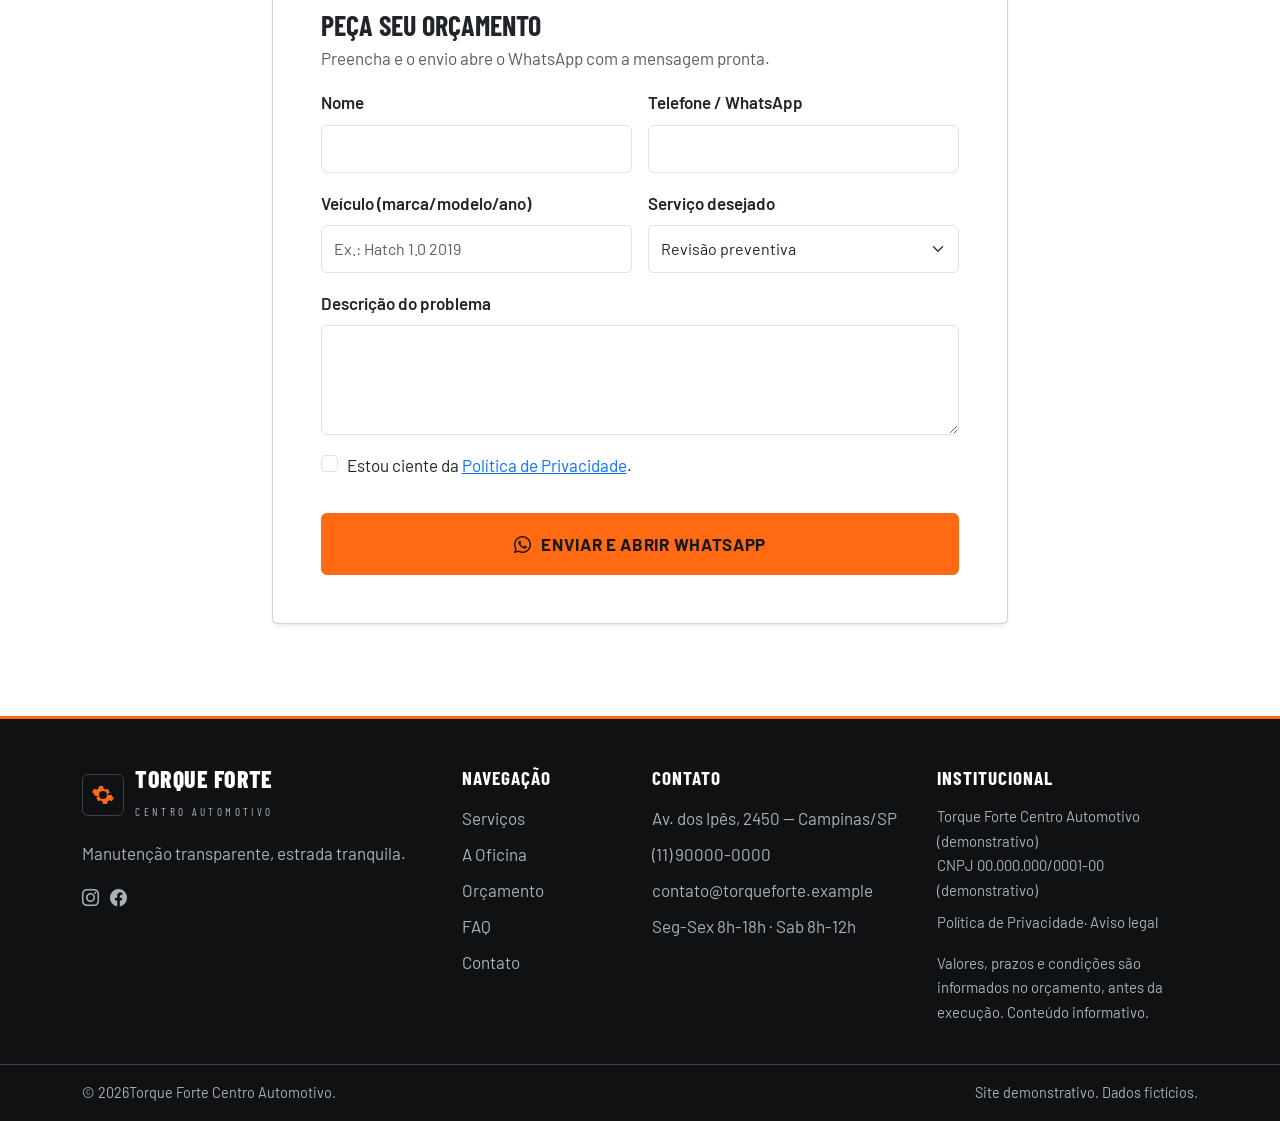
==== commit 045f0fe8: "trocando imagens ilustrativas por possiveis exemplos" ====
--- a/index.html
+++ b/index.html
@@ -11,7 +11,7 @@
     <meta property="og:description" content="Manutenção transparente, estrada tranquila. Solicite seu orçamento.">
     <meta property="og:type" content="website">
     <meta property="og:url" content="https://www.seudominio.com.br/">
-    <meta property="og:image" content="https://www.seudominio.com.br/images/hero/hero-main.svg">
+    <meta property="og:image" content="https://www.seudominio.com.br/images/hero/hero-main.jpg">
     <meta property="og:locale" content="pt_BR">
     <meta name="twitter:card" content="summary_large_image">
     <link rel="icon" type="image/svg+xml" href="favicon/favicon.svg">
@@ -74,7 +74,7 @@
     <main id="conteudo">
       <!-- ====== 06. Hero ====== -->
       <section class="hero" id="topo" aria-labelledby="heroTitle">
-        <img class="hero-bg" src="images/hero/hero-main.svg" alt="Veículo no elevador em oficina organizada" width="1600" height="900" fetchpriority="high">
+        <img class="hero-bg" src="images/hero/hero-main.jpg" alt="Mecânico inspecionando carro prata no elevador em box iluminado da oficina" width="1600" height="900" fetchpriority="high">
         <div class="hero-overlay" aria-hidden="true">
         </div>
         <div class="container hero-content">
@@ -293,13 +293,11 @@
           <div class="row g-5 align-items-center">
             <div class="col-lg-5">
               <div class="about-frame reveal">
-                <!-- Esperado: fachada ou interior organizado da oficina -->
-                <img class="main-img" src="images/about/oficina-fachada.svg" alt="Fachada e interior organizado da oficina Torque Forte" width="600" height="750" loading="lazy" decoding="async">
-                <!-- Esperado: detalhe de ferramentas organizadas -->
-                <img class="detail-img" src="images/about/oficina-detalhe.svg" alt="" width="300" height="300" loading="lazy" decoding="async">
+                <img class="main-img" src="images/about/oficina-fachada.jpg" alt="Interior amplo e organizado da oficina com carro centralizado no box" width="600" height="750" loading="lazy" decoding="async">
+                <img class="detail-img" src="images/about/oficina-detalhe.jpg" alt="Detalhe do motor limpo em close mostrando componentes metálicos" width="300" height="300" loading="lazy" decoding="async">
               </div>
               <p class="mt-4">
-                <span class="badge-demo">Imagens ilustrativas</span>
+                <span class="badge-demo">Fotos reais</span>
               </p>
             </div>
             <div class="col-lg-7">
@@ -548,44 +546,44 @@
             Ambiente limpo, organizado e equipado para cuidar bem do seu veículo. <span class="badge-demo">Imagens ilustrativas</span>
           </p>
           <div class="gallery-grid">
-            <figure class="g-item g-wide reveal" data-bs-toggle="modal" data-bs-target="#galModal" data-full="images/gallery/fachada.svg" data-cap="Fachada da oficina" tabindex="0" role="button" aria-label="Ampliar imagem da fachada">
-              <img src="images/gallery/fachada.svg" alt="Fachada limpa e organizada da oficina" width="800" height="500" loading="lazy" decoding="async">
+            <figure class="g-item g-wide reveal" data-bs-toggle="modal" data-bs-target="#galModal" data-full="images/gallery/fachada.jpg" data-cap="Fachada da oficina" tabindex="0" role="button" aria-label="Ampliar imagem da fachada">
+              <img src="images/gallery/fachada.jpg" alt="Fachada limpa e organizada da oficina" width="800" height="500" loading="lazy" decoding="async">
               <figcaption>
                 Fachada
               </figcaption>
             </figure>
-            <figure class="g-item reveal" data-bs-toggle="modal" data-bs-target="#galModal" data-full="images/gallery/recepcao.svg" data-cap="Recepção e atendimento" tabindex="0" role="button" aria-label="Ampliar imagem da recepção">
-              <img src="images/gallery/recepcao.svg" alt="Balcão de atendimento e área de espera" width="600" height="450" loading="lazy" decoding="async">
+            <figure class="g-item reveal" data-bs-toggle="modal" data-bs-target="#galModal" data-full="images/gallery/recepcao.jpg" data-cap="Recepção e atendimento" tabindex="0" role="button" aria-label="Ampliar imagem da recepção">
+              <img src="images/gallery/recepcao.jpg" alt="Balcão de atendimento" width="600" height="450" loading="lazy" decoding="async">
               <figcaption>
                 Recepção
               </figcaption>
             </figure>
-            <figure class="g-item reveal" data-bs-toggle="modal" data-bs-target="#galModal" data-full="images/gallery/elevador.svg" data-cap="Area de serviço com elevador" tabindex="0" role="button" aria-label="Ampliar imagem do elevador">
-              <img src="images/gallery/elevador.svg" alt="Veículo no elevador na área de serviço" width="600" height="450" loading="lazy" decoding="async">
+            <figure class="g-item reveal" data-bs-toggle="modal" data-bs-target="#galModal" data-full="images/gallery/elevador.jpg" data-cap="Area de serviço com elevador" tabindex="0" role="button" aria-label="Ampliar imagem do elevador">
+              <img src="images/gallery/elevador.jpg" alt="Veículo no elevador na área de serviço" width="600" height="450" loading="lazy" decoding="async">
               <figcaption>
                 Elevador
               </figcaption>
             </figure>
-            <figure class="g-item reveal" data-bs-toggle="modal" data-bs-target="#galModal" data-full="images/gallery/bancada.svg" data-cap="Bancada de ferramentas" tabindex="0" role="button" aria-label="Ampliar imagem da bancada">
-              <img src="images/gallery/bancada.svg" alt="Bancada com ferramentas organizadas" width="600" height="450" loading="lazy" decoding="async">
+            <figure class="g-item reveal" data-bs-toggle="modal" data-bs-target="#galModal" data-full="images/gallery/bancada.jpg" data-cap="Bancada de ferramentas" tabindex="0" role="button" aria-label="Ampliar imagem da bancada">
+              <img src="images/gallery/bancada.jpg" alt="Bancada com ferramentas organizadas" width="600" height="450" loading="lazy" decoding="async">
               <figcaption>
                 Bancada
               </figcaption>
             </figure>
-            <figure class="g-item reveal" data-bs-toggle="modal" data-bs-target="#galModal" data-full="images/gallery/diagnostico.svg" data-cap="Equipamento de diagnóstico" tabindex="0" role="button" aria-label="Ampliar imagem do diagnóstico">
-              <img src="images/gallery/diagnostico.svg" alt="Equipamento de diagnóstico eletrônico" width="600" height="450" loading="lazy" decoding="async">
+            <figure class="g-item reveal" data-bs-toggle="modal" data-bs-target="#galModal" data-full="images/gallery/diagnostico.jpg" data-cap="Equipamento de diagnóstico" tabindex="0" role="button" aria-label="Ampliar imagem do diagnóstico">
+              <img src="images/gallery/diagnostico.jpg" alt="Equipamento de diagnóstico eletrônico" width="600" height="450" loading="lazy" decoding="async">
               <figcaption>
                 Diagnóstico
               </figcaption>
             </figure>
-            <figure class="g-item reveal" data-bs-toggle="modal" data-bs-target="#galModal" data-full="images/gallery/alinhamento.svg" data-cap="Área de alinhamento" tabindex="0" role="button" aria-label="Ampliar imagem do alinhamento">
-              <img src="images/gallery/alinhamento.svg" alt="Área de alinhamento e balanceamento" width="600" height="450" loading="lazy" decoding="async">
+            <figure class="g-item reveal" data-bs-toggle="modal" data-bs-target="#galModal" data-full="images/gallery/alinhamento.jpg" data-cap="Área de alinhamento" tabindex="0" role="button" aria-label="Ampliar imagem do alinhamento">
+              <img src="images/gallery/alinhamento.jpg" alt="Serviço de alinhamento" width="600" height="450" loading="lazy" decoding="async">
               <figcaption>
                 Alinhamento
               </figcaption>
             </figure>
-            <figure class="g-item reveal" data-bs-toggle="modal" data-bs-target="#galModal" data-full="images/gallery/pecas-org.svg" data-cap="Peças organizadas" tabindex="0" role="button" aria-label="Ampliar imagem das peças">
-              <img src="images/gallery/pecas-org.svg" alt="Peças e filtros organizados em prateleira" width="600" height="450" loading="lazy" decoding="async">
+            <figure class="g-item reveal" data-bs-toggle="modal" data-bs-target="#galModal" data-full="images/gallery/pecas-org.jpg" data-cap="Peças organizadas" tabindex="0" role="button" aria-label="Ampliar imagem das peças">
+              <img src="images/gallery/pecas-org.jpg" alt="Peças e filtros organizados em prateleira" width="600" height="450" loading="lazy" decoding="async">
               <figcaption>
                 Peças
               </figcaption>
@@ -1073,7 +1071,7 @@
             <button type="button" class="btn-close btn-close-white" data-bs-dismiss="modal" aria-label="Fechar imagem"> </button>
           </div>
           <div class="modal-body">
-            <img id="galModalImg" class="img-fluid rounded" src="images/gallery/fachada.svg" alt="Imagem ampliada da galeria">
+            <img id="galModalImg" class="img-fluid rounded" src="images/gallery/fachada.jpg" alt="Foto ampliada da galeria">
             <p id="galModalCap" class="mt-2 mb-0 text-secondary">
             </p>
           </div>
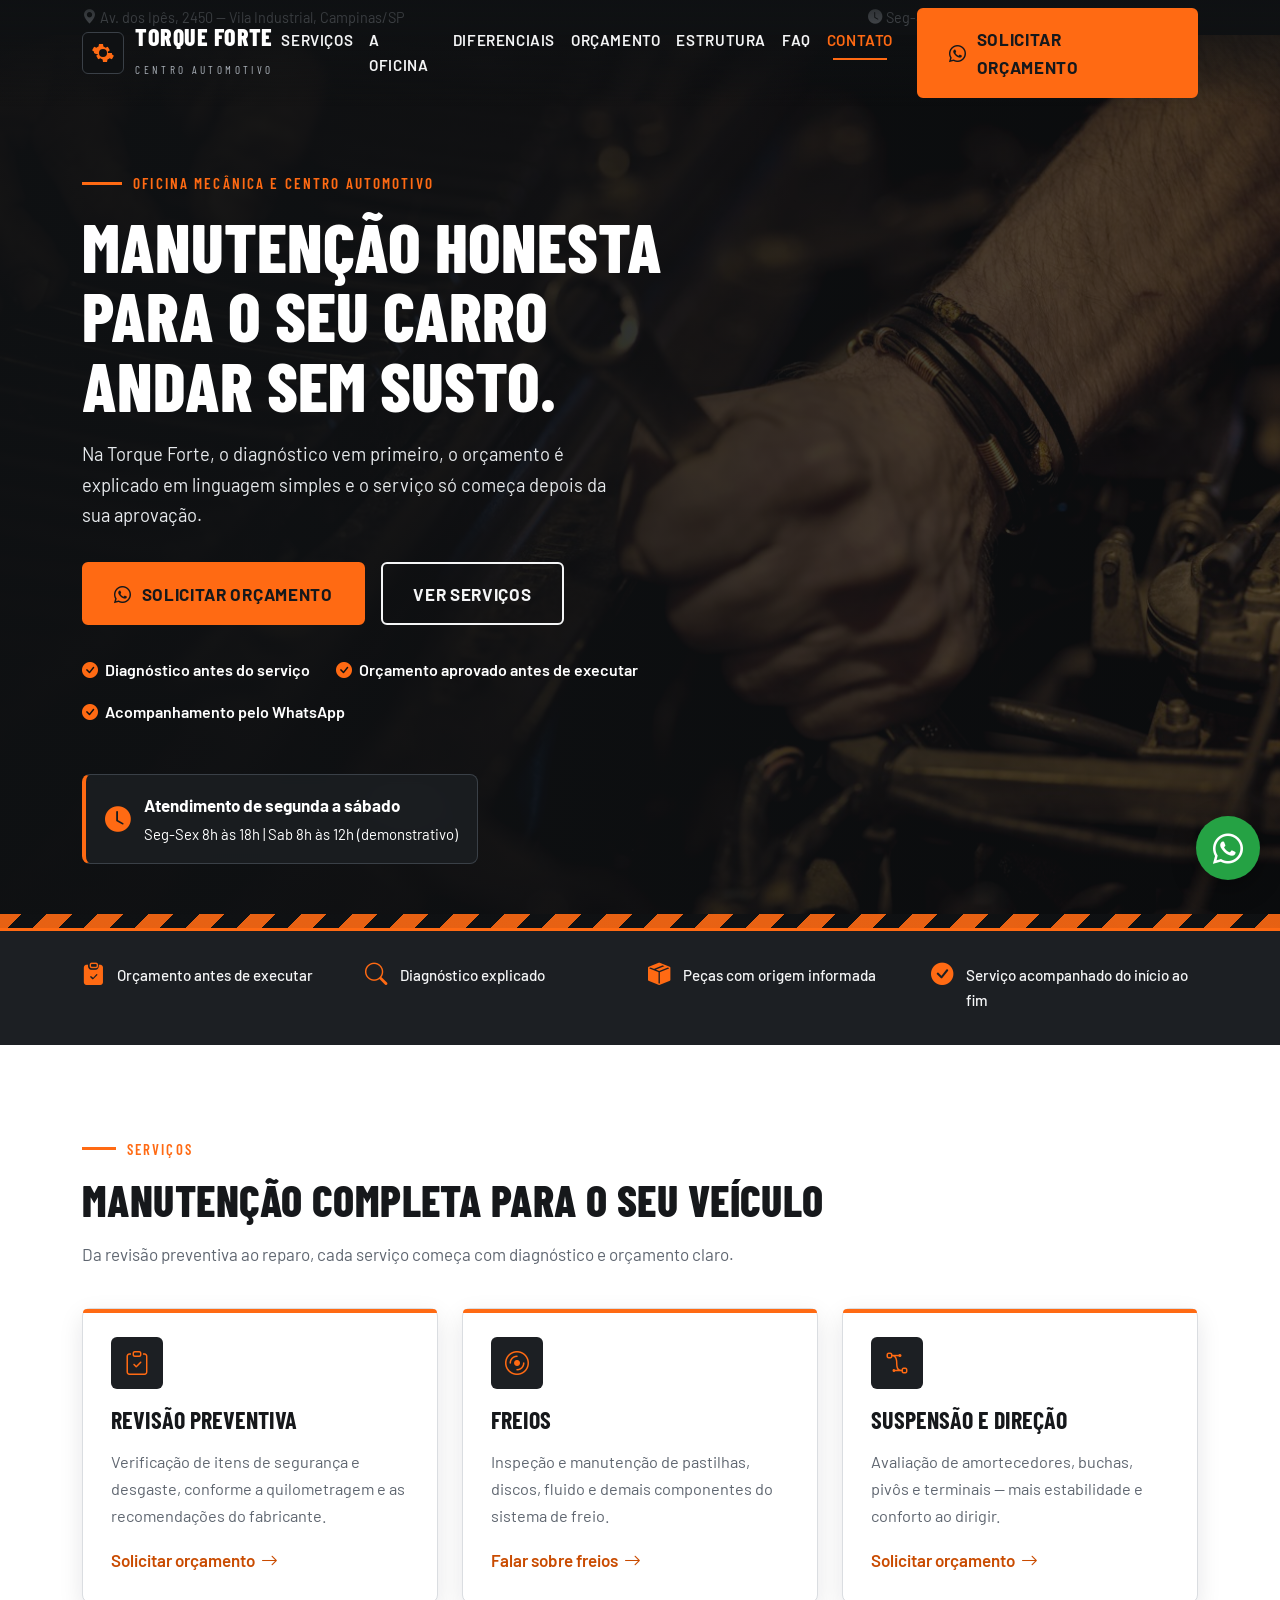
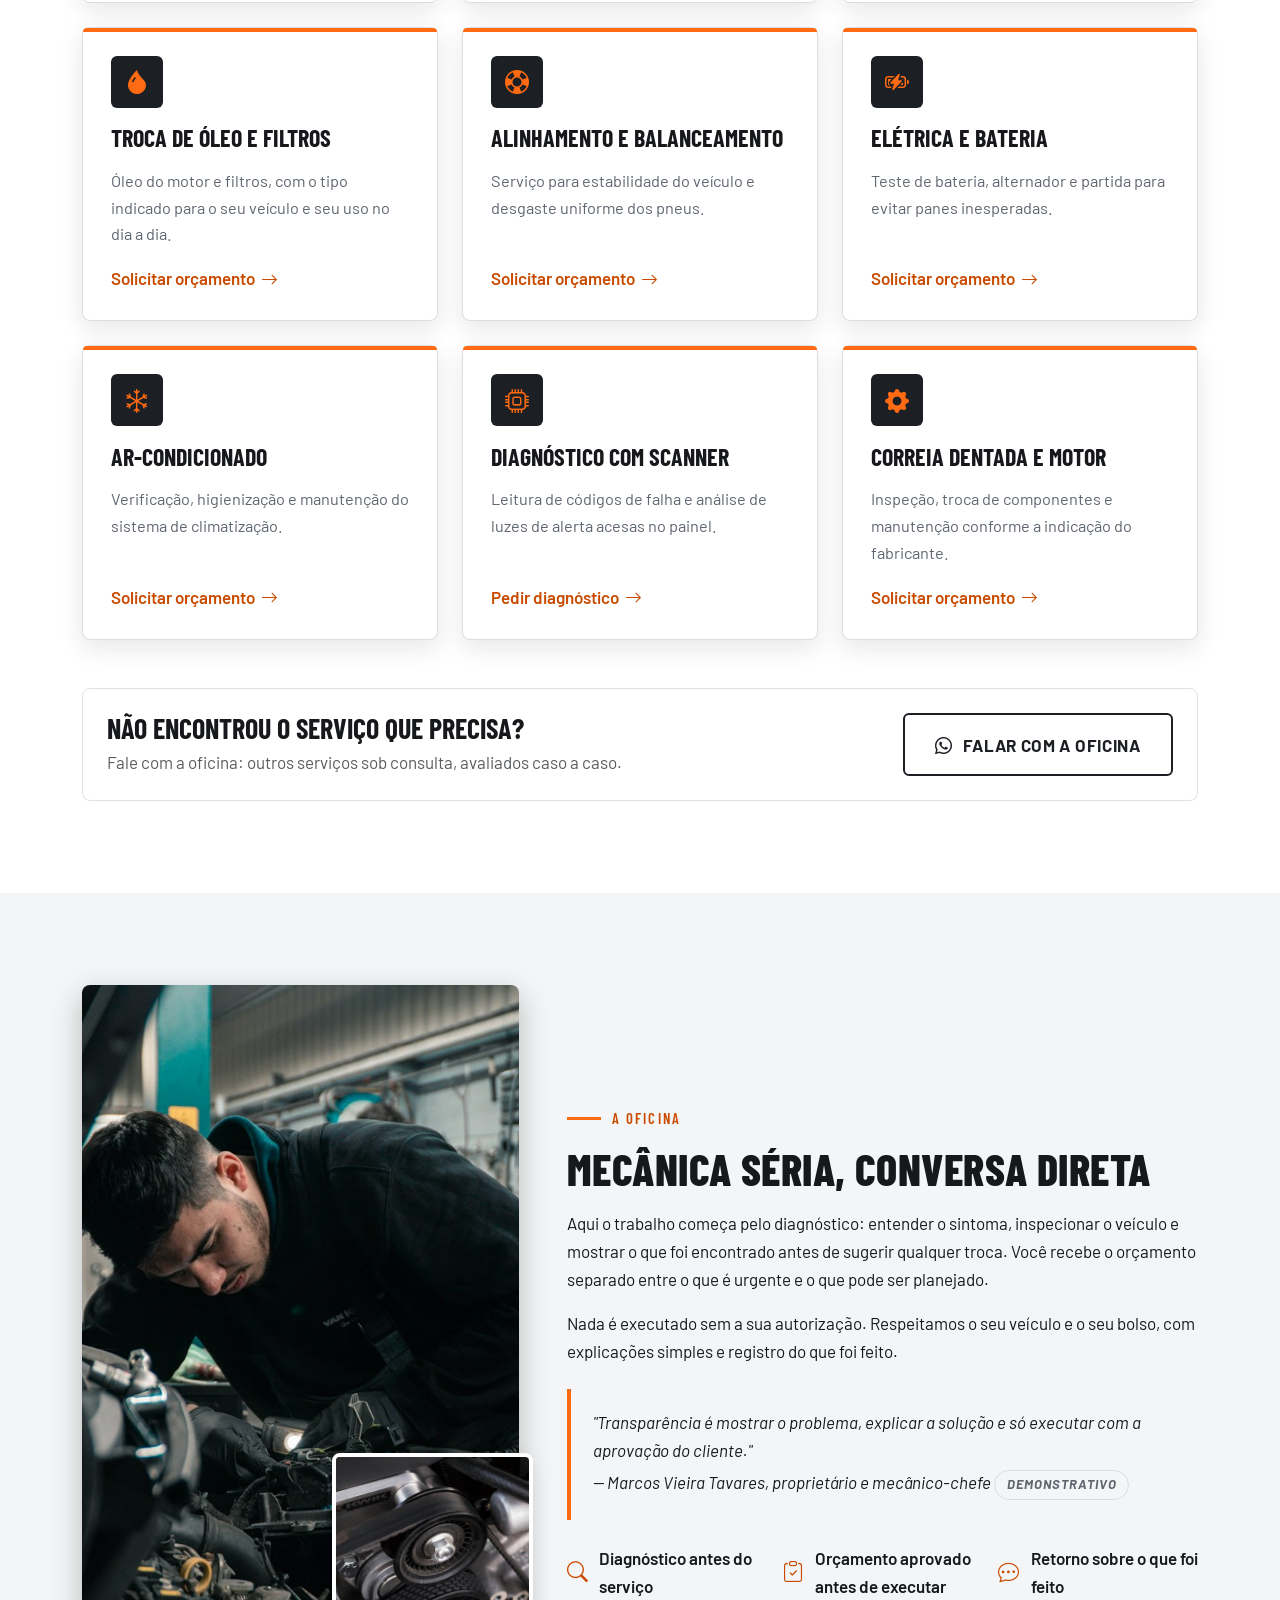
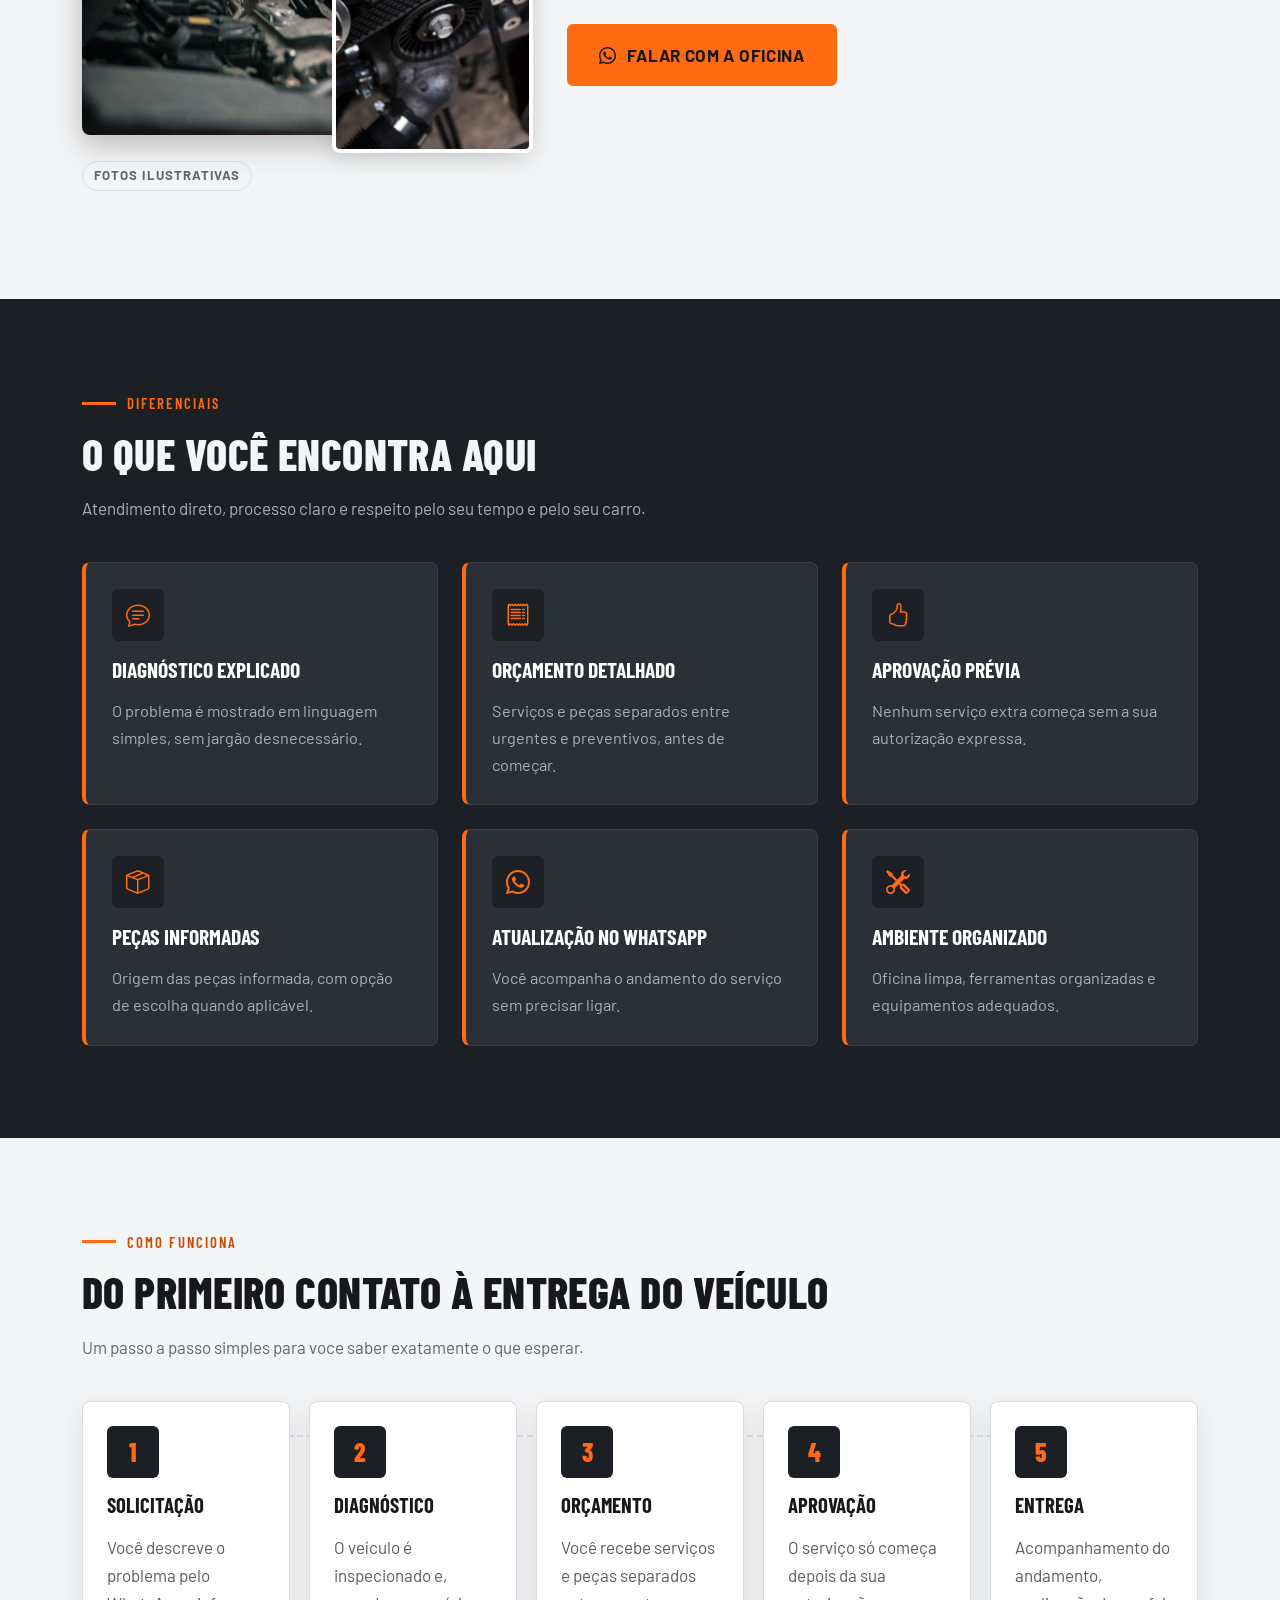
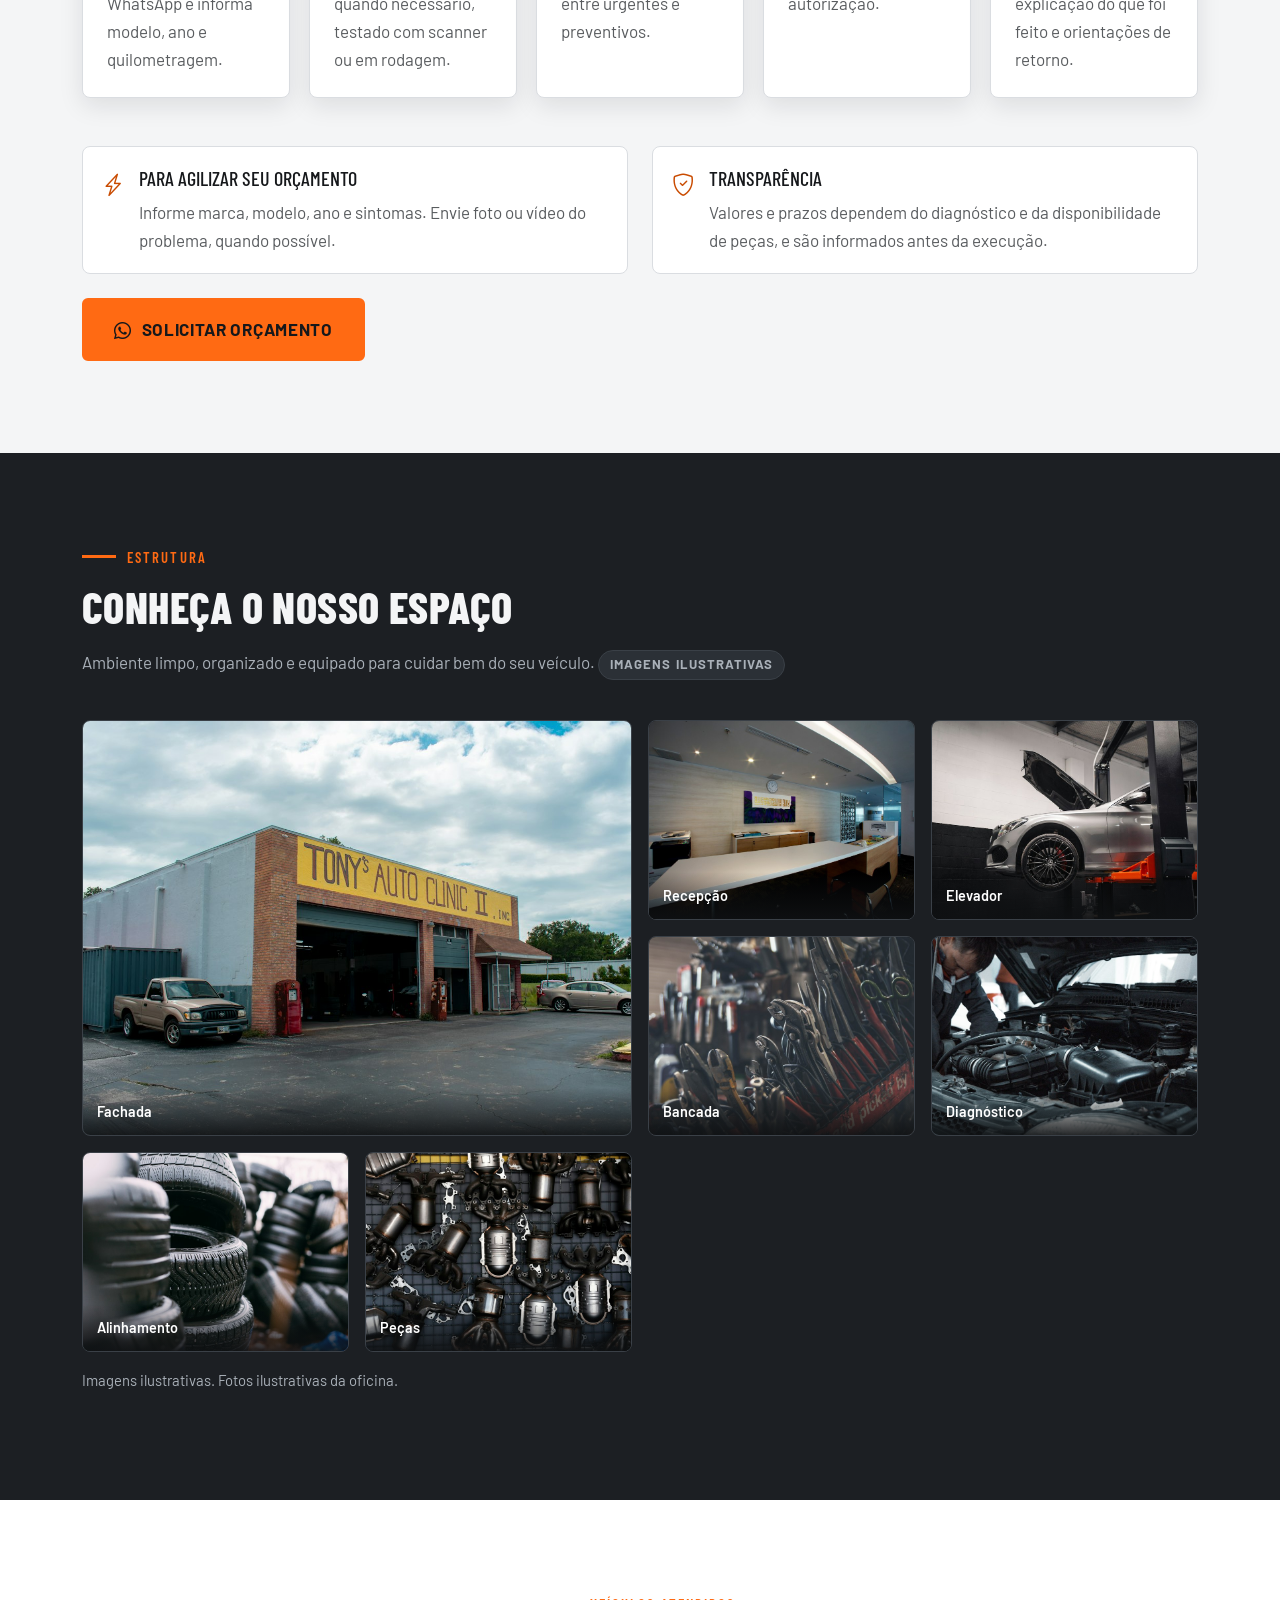
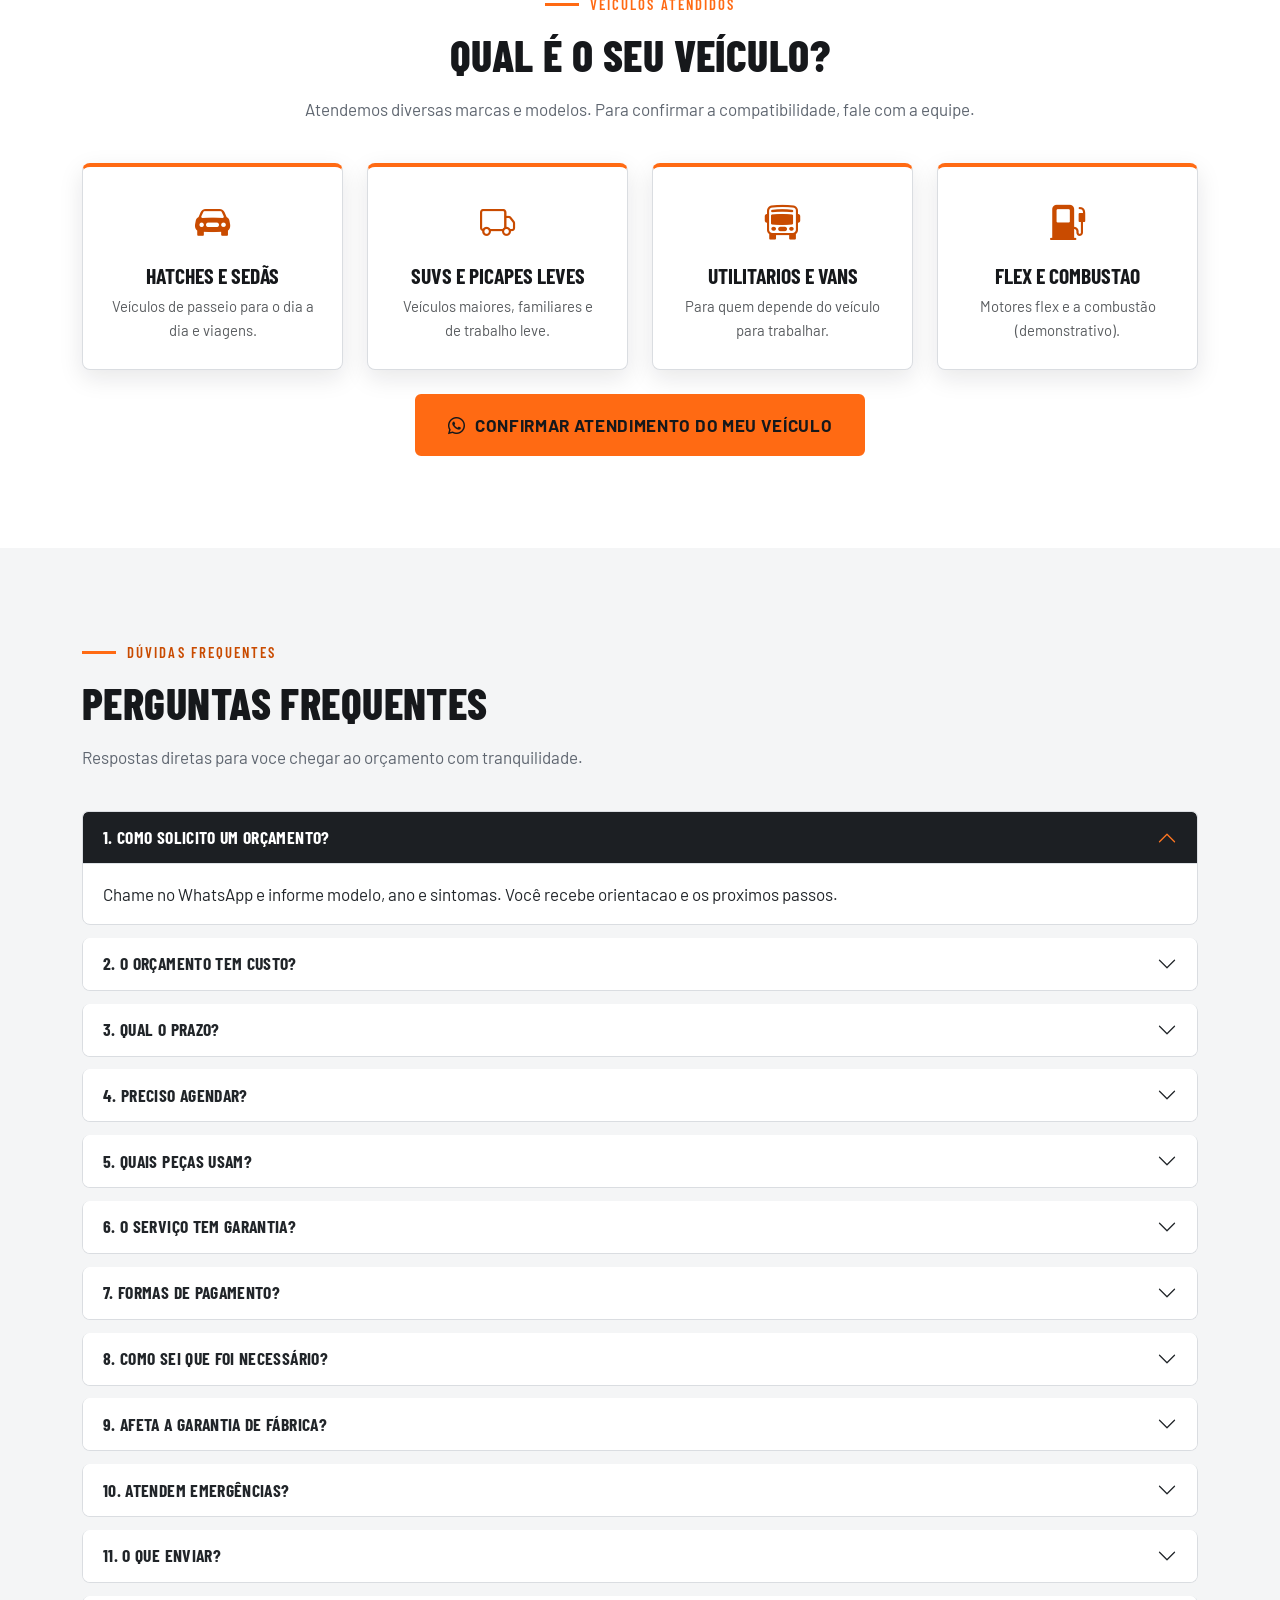
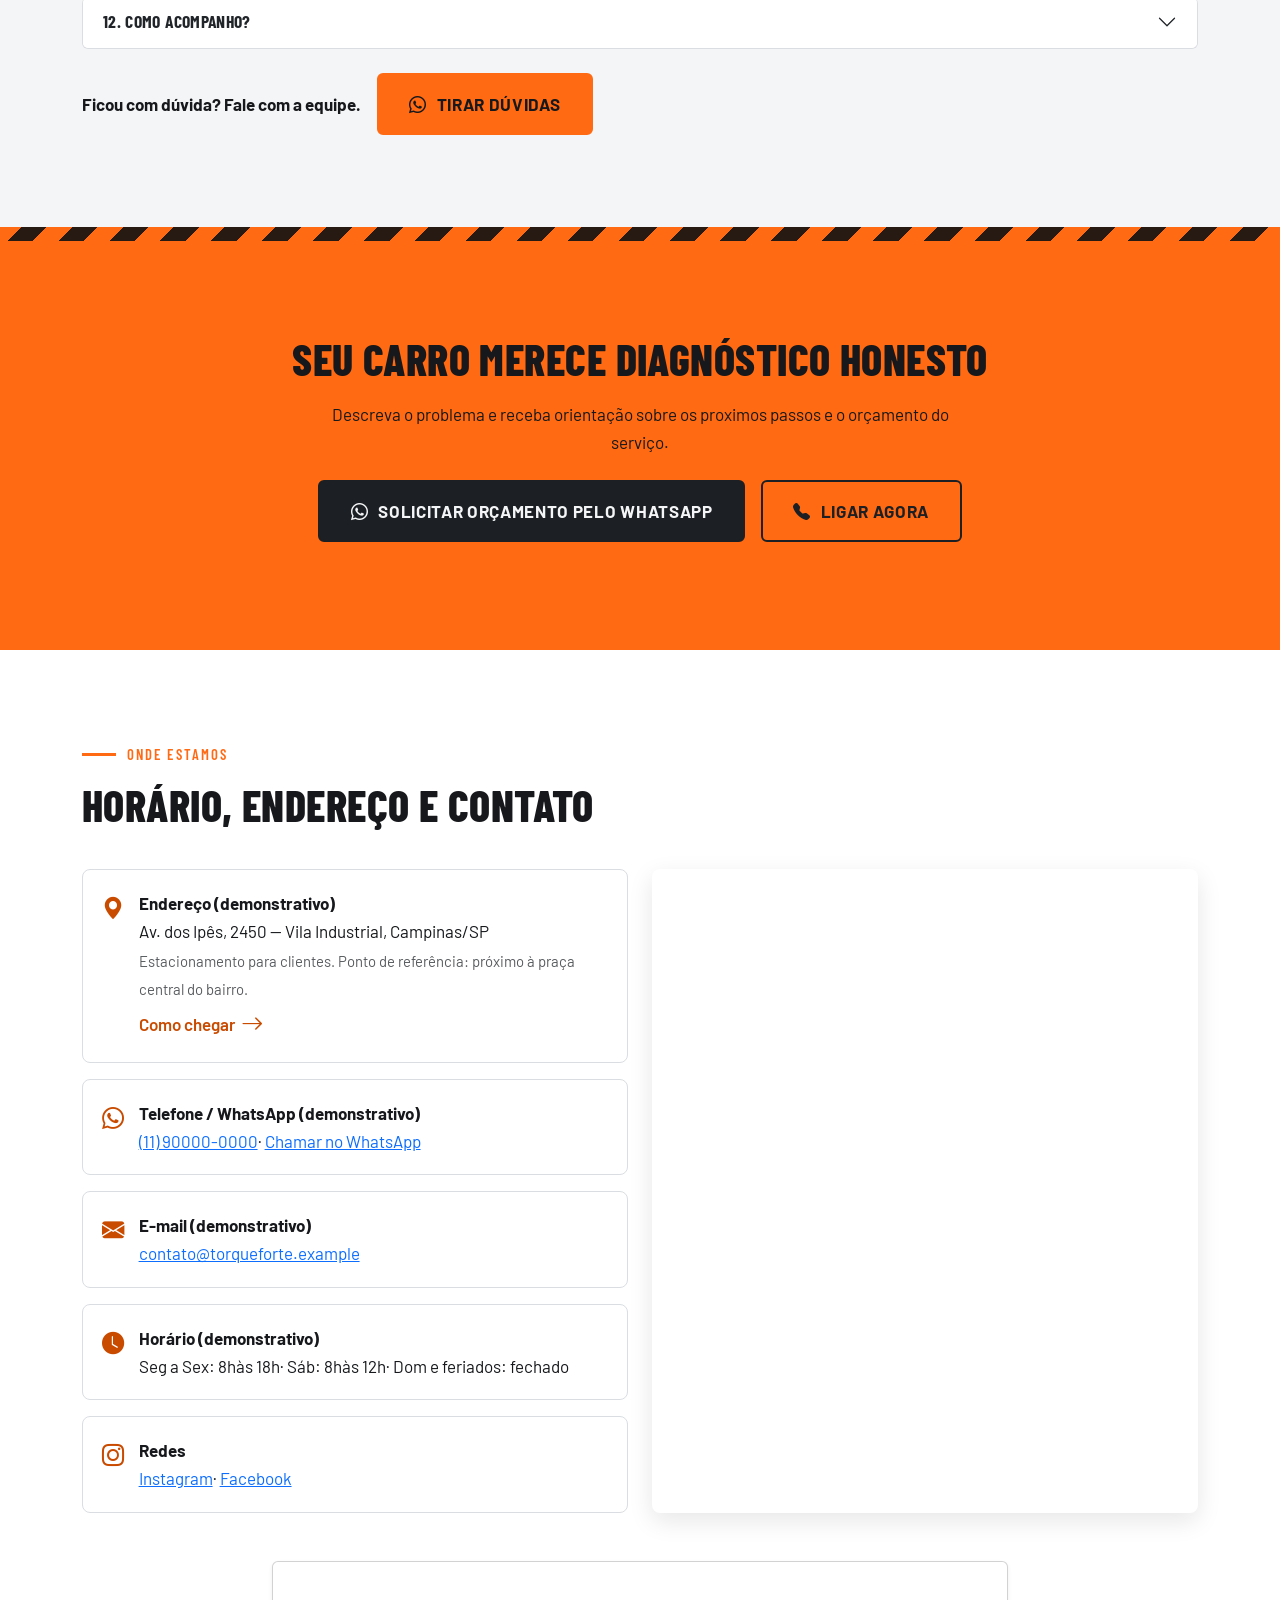
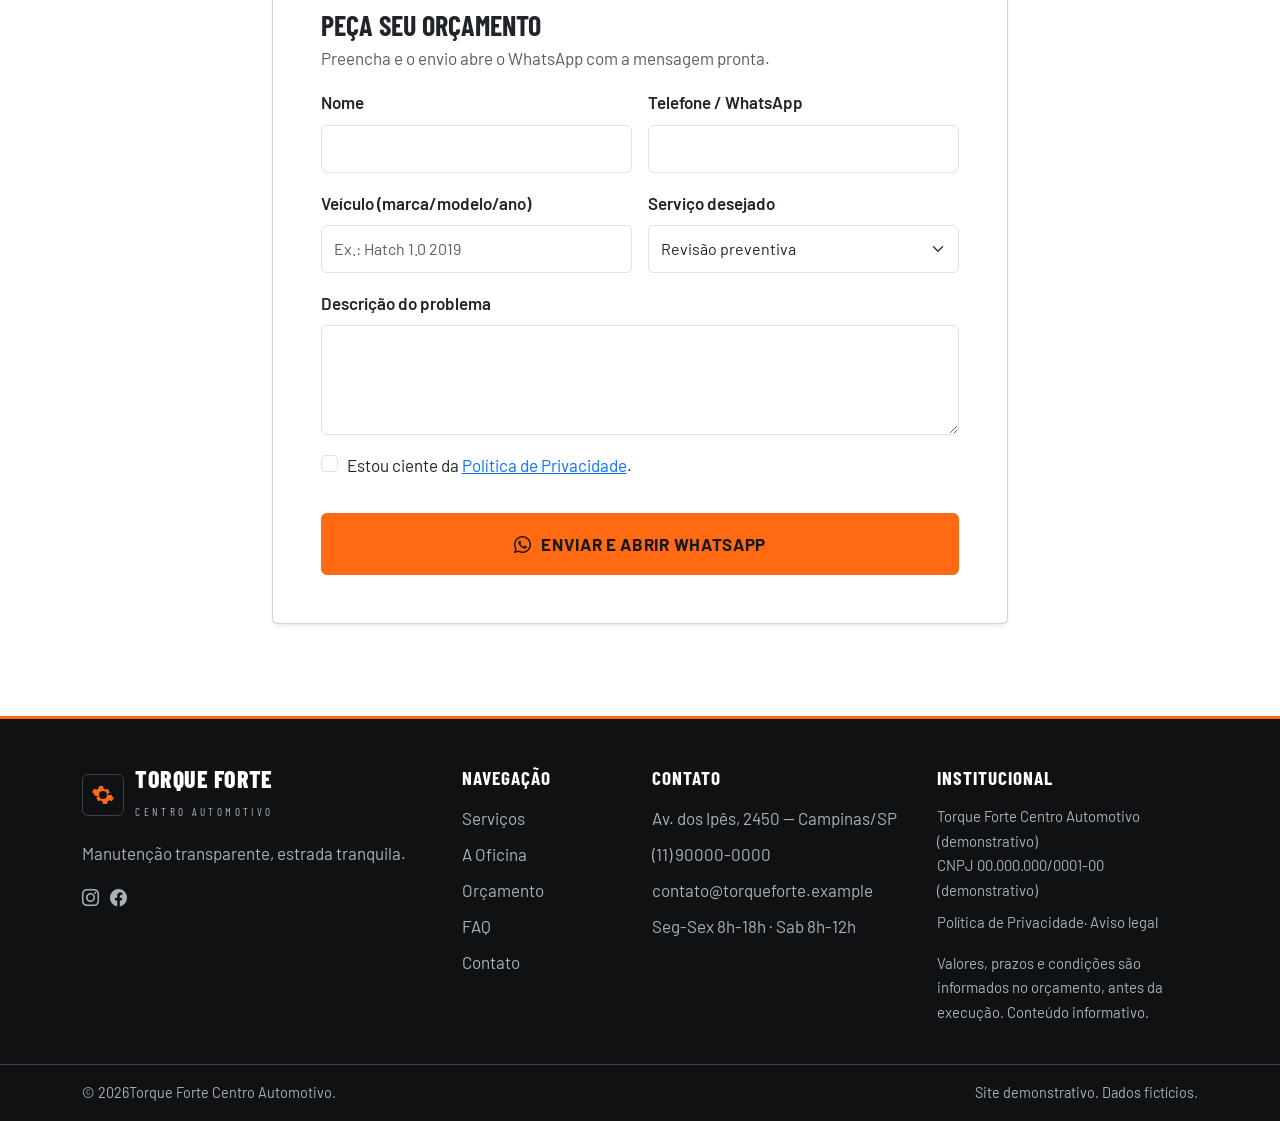
==== commit e9b9e0f7: "substituicao de mensagens de ia para textos informativos" ====
--- a/index.html
+++ b/index.html
@@ -297,7 +297,7 @@
                 <img class="detail-img" src="images/about/oficina-detalhe.jpg" alt="Detalhe do motor limpo em close mostrando componentes metálicos" width="300" height="300" loading="lazy" decoding="async">
               </div>
               <p class="mt-4">
-                <span class="badge-demo">Fotos reais</span>
+                <span class="badge-demo">Fotos ilustrativas</span>
               </p>
             </div>
             <div class="col-lg-7">
@@ -590,7 +590,7 @@
             </figure>
           </div>
           <p class="mt-3 small" style="color:var(--tf-muted-light)">
-            Imagens ilustrativas. Substitua por fotos reais e autorizadas da oficina.
+            Imagens ilustrativas. Fotos ilustrativas da oficina.
           </p>
         </div>
       </section>
@@ -727,7 +727,7 @@
               </h3>
               <div id="f6" class="accordion-collapse collapse" data-bs-parent="#faqAcc">
                 <div class="accordion-body">
-                  Sim, conforme o serviço e o CDC. Termos informados no orçamento. (Demonstrativo: ajustar a política real.)
+                  Sim, conforme o serviço e o CDC. Termos informados no orçamento. Política ilustrativa.
                 </div>
               </div>
             </div>
@@ -737,7 +737,7 @@
               </h3>
               <div id="f7" class="accordion-collapse collapse" data-bs-parent="#faqAcc">
                 <div class="accordion-body">
-                  Opções informadas no atendimento. (Demonstrativo: ajustar as formas reais.)
+                  Opções informadas no atendimento. Formas de pagamento ilustrativas.
                 </div>
               </div>
             </div>
@@ -767,7 +767,7 @@
               </h3>
               <div id="f10" class="accordion-collapse collapse" data-bs-parent="#faqAcc">
                 <div class="accordion-body">
-                  Chame no WhatsApp para orientação. (Demonstrativo: definir guincho e emergências.)
+                  Chame no WhatsApp para orientação. Emergências ilustrativas.
                 </div>
               </div>
             </div>
